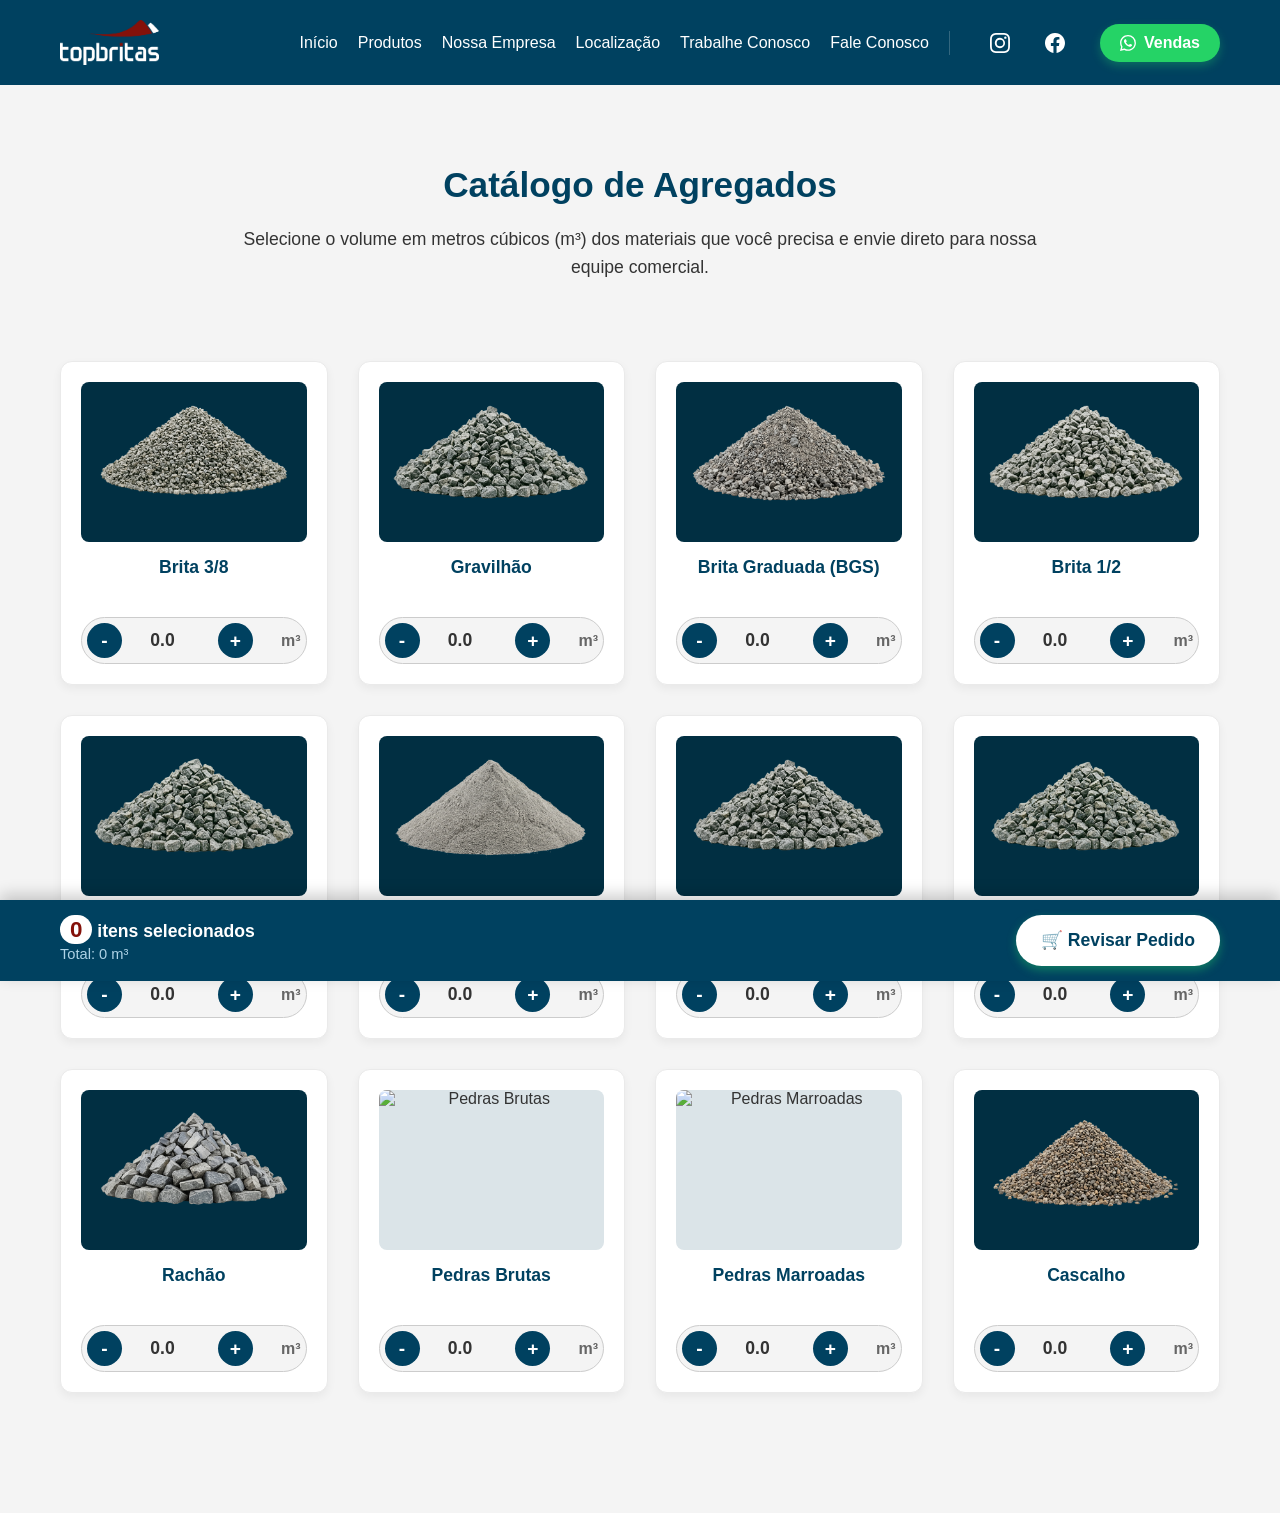
==== catalogo.html @ f5fd878f "Update catalogo.html" ====
<!DOCTYPE html>
<html lang="pt-BR">
<head>
    <meta charset="UTF-8">
    <meta name="viewport" content="width=device-width, initial-scale=1.0">
    <title>Catálogo de Produtos | topbritas</title>
    <link rel="stylesheet" href="style.css">
    
    <!-- Ícone da aba do navegador (Favicon) -->
    <link rel="icon" href="IMG/tb.png" type="image/png">
<body class="bg-claro">

    <!-- Cabeçalho (Igual ao da Home) -->
    <header class="header">
        <div class="container navbar">
            <a href="index.html" class="logo">
                <img src="IMG/Ativo 3Topbritas.png" alt="Logo TopBritas" class="logo-img">
            </a>
            <nav class="menu-desktop">
                <a href="index.html">Início</a>
                <a href="catalogo.html">Produtos</a>
                <a href="empresa.html">Nossa Empresa</a>               
                <a href="index.html#localizacao">Localização</a> 
                <a href="trabalhe-conosco.html">Trabalhe Conosco</a>
                
                <!-- Link Fale Conosco adicionado de volta aqui -->
                <a href="fale-conosco.html">Fale Conosco</a>
                
                <!-- Divisor visual para separar os links das redes sociais -->
                <span class="divisor-nav"></span>

                <!-- Agrupamento das Redes Sociais e Botão de Vendas -->
                <div class="nav-social">
                    
                    <!-- Ícone do Instagram -->
                    <a href="https://instagram.com/topbritas" target="_blank" title="Instagram" class="icon-nav">
                        <svg xmlns="http://www.w3.org/2000/svg" width="20" height="20" fill="currentColor" viewBox="0 0 16 16">
                            <path d="M8 0C5.829 0 5.556.01 4.703.048 3.85.088 3.269.222 2.76.42a3.917 3.917 0 0 0-1.417.923A3.927 3.927 0 0 0 .42 2.76C.222 3.268.087 3.85.048 4.7.01 5.555 0 5.827 0 8.001c0 2.172.01 2.444.048 3.297.04.852.174 1.433.372 1.942.205.526.478.972.923 1.417.444.445.89.719 1.416.923.51.198 1.09.333 1.942.372C5.555 15.99 5.827 16 8 16s2.444-.01 3.298-.048c.851-.04 1.434-.174 1.943-.372a3.916 3.916 0 0 0 1.416-.923c.445-.445.718-.891.923-1.417.197-.509.332-1.09.372-1.942C15.99 10.445 16 10.173 16 8s-.01-2.445-.048-3.299c-.04-.851-.175-1.433-.372-1.941a3.926 3.926 0 0 0-.923-1.417A3.911 3.911 0 0 0 13.24.42c-.51-.198-1.092-.333-1.943-.372C10.443.01 10.172 0 7.998 0h.003zm-.717 1.442h.718c2.136 0 2.389.007 3.232.046.78.036 1.204.166 1.486.275.373.145.64.319.92.599.28.28.453.546.598.92.11.281.24.705.275 1.485.039.843.047 1.096.047 3.231s-.008 2.389-.047 3.232c-.035.78-.166 1.203-.275 1.485a2.47 2.47 0 0 1-.599.919c-.28.28-.546.453-.92.598-.28.11-.704.24-1.487.276-.843.038-1.096.047-3.232.047s-2.39-.009-3.233-.047c-.78-.036-1.203-.166-1.485-.276a2.478 2.478 0 0 1-.92-.598 2.48 2.48 0 0 1-.6-.92c-.109-.281-.24-.705-.275-1.485-.038-.843-.046-1.096-.046-3.233 0-2.136.008-2.388.046-3.231.036-.78.166-1.204.276-1.486.145-.373.319-.64.599-.92.28-.28.546-.453.92-.598.282-.11.705-.24 1.485-.276.738-.034 1.024-.044 2.515-.045v.002zm4.988 1.328a.96.96 0 1 0 0 1.92.96.96 0 0 0 0-1.92zm-4.27 1.122a4.109 4.109 0 1 0 0 8.217 4.109 4.109 0 0 0 0-8.217zm0 1.441a2.667 2.667 0 1 1 0 5.334 2.667 2.667 0 0 1 0-5.334z"/>
                        </svg>
                    </a>
                    
                    <!-- Ícone do Facebook -->
                    <a href="https://facebook.com/topbritas" target="_blank" title="Facebook" class="icon-nav">
                        <svg xmlns="http://www.w3.org/2000/svg" width="20" height="20" fill="currentColor" viewBox="0 0 16 16">
                            <path d="M16 8.049c0-4.446-3.582-8.05-8-8.05C3.58 0-.002 3.603-.002 8.05c0 4.017 2.926 7.347 6.75 7.951v-5.625h-2.03V8.05H6.75V6.275c0-2.017 1.195-3.131 3.022-3.131.876 0 1.791.157 1.791.157v1.98h-1.009c-.993 0-1.303.621-1.303 1.258v1.51h2.218l-.354 2.326H9.25V16c3.824-.604 6.75-3.934 6.75-7.951z"/>
                        </svg>
                    </a>

                    <!-- Botão de WhatsApp Direto para Vendas -->
                    <a href="https://wa.me/5575982129181?text=Olá!%20Estou%20no%20site%20da%20TopBritas%20e%20gostaria%20de%20falar%20com%20um%20vendedor." target="_blank" title="Falar com Vendedor" class="btn-orcamento nav-whatsapp">
                        <svg xmlns="http://www.w3.org/2000/svg" width="16" height="16" fill="currentColor" viewBox="0 0 16 16" style="margin-right: 8px;">
                            <path d="M13.601 2.326A7.85 7.85 0 0 0 7.994 0C3.627 0 .068 3.558.064 7.926c0 1.399.366 2.76 1.057 3.965L0 16l4.204-1.102a7.9 7.9 0 0 0 3.79.965h.004c4.368 0 7.926-3.558 7.93-7.93A7.9 7.9 0 0 0 13.6 2.326zM7.994 14.521a6.6 6.6 0 0 1-3.356-.92l-.24-.144-2.494.654.666-2.433-.156-.251a6.56 6.56 0 0 1-1.007-3.505c0-3.626 2.957-6.584 6.591-6.584a6.56 6.56 0 0 1 4.66 1.931 6.56 6.56 0 0 1 1.928 4.66c-.004 3.639-2.961 6.592-6.592 6.592m3.615-4.934c-.197-.099-1.17-.578-1.353-.646-.182-.065-.315-.099-.445.099-.133.197-.513.646-.627.775-.114.133-.232.148-.43.05-.197-.1-.836-.308-1.592-.985-.59-.525-.985-1.175-1.103-1.372-.114-.198-.011-.304.088-.403.087-.088.197-.232.296-.346.1-.114.133-.198.198-.33.065-.134.034-.248-.015-.347-.05-.099-.445-1.076-.612-1.47-.16-.389-.323-.335-.445-.34-.114-.005-.247-.007-.38-.007a.73.73 0 0 0-.529.247c-.182.198-.691.677-.691 1.654s.71 1.916.81 2.049c.098.133 1.394 2.132 3.383 2.992.47.205.84.326 1.129.418.475.152.904.129 1.246.08.38-.058 1.171-.48 1.338-.943.164-.464.164-.86.114-.943-.049-.084-.182-.133-.38-.232z"/>
                        </svg>
                        Vendas
                    </a>
                </div>
            </nav>
        </div>
    </header>

    <!-- Título do Catálogo -->
    <section class="secao-padrao">
        <div class="container text-center">
            <h1 class="titulo-secao">Catálogo de Agregados</h1>
            <p class="texto-descricao">Selecione o volume em metros cúbicos (m³) dos materiais que você precisa e envie direto para nossa equipe comercial.</p>
        </div>
    </section>

    <!-- Grade de Produtos -->
    <section class="container pb-100">
        <div class="catalogo-grid" id="lista-produtos">
            
 <!-- Os 12 produtos -->
            <!-- Produto 1 -->
            <div class="card-catalogo" data-nome="Brita 3/8">
                <div class="img-produto">
                    <img src="IMG/Catalogo/Brita 3-8.png" alt="Brita 3/8">
                </div>
                <h3>Brita 3/8</h3>
                <div class="controle-compra">
                    <button type="button" class="btn-qtd btn-menos">-</button>
                    <input type="number" min="0" step="0.5" value="0.0" class="input-m3" readonly>
                    <button type="button" class="btn-qtd btn-mais">+</button>
                    <span class="unidade">m³</span>
                </div>
            </div>

            <!-- Produto 2 -->
            <div class="card-catalogo" data-nome="Gravilhão">
                <div class="img-produto">
                    <img src="IMG/Catalogo/Gravilhão.png" alt="Gravilhão">
                </div>
                <h3>Gravilhão</h3>
                <div class="controle-compra">
                    <button type="button" class="btn-qtd btn-menos">-</button>
                    <input type="number" min="0" step="0.5" value="0.0" class="input-m3" readonly>
                    <button type="button" class="btn-qtd btn-mais">+</button>
                    <span class="unidade">m³</span>
                </div>
            </div>

            <!-- Produto 3 -->
            <div class="card-catalogo" data-nome="Brita Graduada (BGS)">
                <div class="img-produto">
                    <img src="IMG/Catalogo/Brita Graduada.png" alt="Brita Graduada (BGS)">
                </div>
                <h3>Brita Graduada (BGS)</h3>
                 <div class="controle-compra">
                    <button type="button" class="btn-qtd btn-menos">-</button>
                    <input type="number" min="0" step="0.5" value="0.0" class="input-m3" readonly>
                    <button type="button" class="btn-qtd btn-mais">+</button>
                    <span class="unidade">m³</span>
                </div>
            </div>

            <!-- Produto 4 -->
            <div class="card-catalogo" data-nome="Brita 1/2">
                <div class="img-produto">
                    <img src="IMG/Catalogo/Brita 1-2.png" alt="Brita 1/2">
                </div>
                <h3>Brita 1/2</h3>
                <div class="controle-compra">
                    <button type="button" class="btn-qtd btn-menos">-</button>
                    <input type="number" min="0" step="0.5" value="0.0" class="input-m3" readonly>
                    <button type="button" class="btn-qtd btn-mais">+</button>
                    <span class="unidade">m³</span>
                </div>
            </div>

            <!-- Produto 5 -->
            <div class="card-catalogo" data-nome="Brita 7/8">
                <div class="img-produto">
                    <img src="IMG/Catalogo/Brita 7-8.png" alt="Brita 7/8">
                </div>
                <h3>Brita 7/8</h3>
                 <div class="controle-compra">
                    <button type="button" class="btn-qtd btn-menos">-</button>
                    <input type="number" min="0" step="0.5" value="0.0" class="input-m3" readonly>
                    <button type="button" class="btn-qtd btn-mais">+</button>
                    <span class="unidade">m³</span>
                </div>
            </div>

            <!-- Produto 6 -->
            <div class="card-catalogo" data-nome="Pó de Pedra">
                <div class="img-produto">
                    <img src="IMG/Catalogo/Pó de Pedra.png" alt="Pó de Pedra">
                </div>
                <h3>Pó de Pedra</h3>
                  <div class="controle-compra">
                    <button type="button" class="btn-qtd btn-menos">-</button>
                    <input type="number" min="0" step="0.5" value="0.0" class="input-m3" readonly>
                    <button type="button" class="btn-qtd btn-mais">+</button>
                    <span class="unidade">m³</span>
                </div>
            </div>

            <!-- Produto 7 -->
            <div class="card-catalogo" data-nome="Brita 5/8">
                <div class="img-produto">
                    <img src="IMG/Catalogo/Brita 5-8.png" alt="Brita 5/8">
                </div>
                <h3>Brita 5/8</h3>
                  <div class="controle-compra">
                    <button type="button" class="btn-qtd btn-menos">-</button>
                    <input type="number" min="0" step="0.5" value="0.0" class="input-m3" readonly>
                    <button type="button" class="btn-qtd btn-mais">+</button>
                    <span class="unidade">m³</span>
                </div>
            </div>

            <!-- Produto 8 -->
            <div class="card-catalogo" data-nome="Gravilha">
                <div class="img-produto">
                    <img src="IMG/Catalogo/Gravilha.png" alt="Gravilha">
                </div>
                <h3>Gravilha</h3>
                <div class="controle-compra">
                    <button type="button" class="btn-qtd btn-menos">-</button>
                    <input type="number" min="0" step="0.5" value="0.0" class="input-m3" readonly>
                    <button type="button" class="btn-qtd btn-mais">+</button>
                    <span class="unidade">m³</span>
                </div>
            </div>

            <!-- Produto 9 -->
            <div class="card-catalogo" data-nome="Rachão">
                <div class="img-produto">
                    <img src="IMG/Catalogo/Rachão.png" alt="Rachão">
                </div>
                <h3>Rachão</h3>
                <div class="controle-compra">
                    <button type="button" class="btn-qtd btn-menos">-</button>
                    <input type="number" min="0" step="0.5" value="0.0" class="input-m3" readonly>
                    <button type="button" class="btn-qtd btn-mais">+</button>
                    <span class="unidade">m³</span>
                </div>
            </div>

            <!-- Produto 10 -->
            <div class="card-catalogo" data-nome="Pedras Brutas">
                <div class="img-produto">
                    <img src="IMG/Catalogo/Pedras Brutas.png" alt="Pedras Brutas">
                </div>
                <h3>Pedras Brutas</h3>
                 <div class="controle-compra">
                    <button type="button" class="btn-qtd btn-menos">-</button>
                    <input type="number" min="0" step="0.5" value="0.0" class="input-m3" readonly>
                    <button type="button" class="btn-qtd btn-mais">+</button>
                    <span class="unidade">m³</span>
                </div>
            </div>

            <!-- Produto 11 -->
            <div class="card-catalogo" data-nome="Pedras Marroadas">
                <div class="img-produto">
                    <img src="IMG/Catalogo/Pedras Marroadas.png" alt="Pedras Marroadas">
                </div>
                <h3>Pedras Marroadas</h3>
                 <div class="controle-compra">
                    <button type="button" class="btn-qtd btn-menos">-</button>
                    <input type="number" min="0" step="0.5" value="0.0" class="input-m3" readonly>
                    <button type="button" class="btn-qtd btn-mais">+</button>
                    <span class="unidade">m³</span>
                </div>
            </div>

            <!-- Produto 12 -->
            <div class="card-catalogo" data-nome="Cascalho">
                <div class="img-produto">
                    <img src="IMG/Catalogo/Cascalho.png" alt="Cascalho">
                </div>
                <h3>Cascalho</h3>
                <div class="controle-compra">
                    <button type="button" class="btn-qtd btn-menos">-</button>
                    <input type="number" min="0" step="0.5" value="0.0" class="input-m3" readonly>
                    <button type="button" class="btn-qtd btn-mais">+</button>
                    <span class="unidade">m³</span>
                </div>
            </div>

    <!-- Barra Flutuante do Carrinho -->
    <div class="barra-carrinho" id="barra-carrinho">
        <div class="container flex-carrinho">
            <div class="resumo">
                <span id="qtd-itens">0</span> itens selecionados <br>
                <small>Total: <span id="total-m3">0</span> m³</small>
            </div>
            <!-- Botão agora abre o Resumo em vez de ir direto pro Zap -->
            <button class="btn-whatsapp-carrinho" id="btn-revisar-pedido" style="background-color: var(--branco); color: var(--azul-top);">
                🛒 Revisar Pedido
            </button>
        </div>
    </div>

 <!-- Modal: Resumo do Pedido -->
    <div class="modal-overlay" id="modal-resumo">
        <div class="modal-content">
            <div class="modal-header">
                <h2>Resumo da Solicitação</h2>
                <button class="btn-fechar-modal" id="btn-fechar-modal">×</button>
            </div>
            <div class="modal-body">
                <p class="texto-descricao" style="font-size: 0.9rem; margin-bottom: 15px;">Confira os materiais selecionados:</p>
                <ul class="lista-resumo-pedido" id="lista-resumo-pedido">
                    <!-- Os itens vão aparecer aqui via JavaScript -->
                </ul>
            </div>
            <div class="modal-footer">
                <div class="total-modal">
                    <strong>Total Geral:</strong> <span id="total-m3-modal">0</span> m³
                </div>
                
                <!-- Novo Botão de Limpar Carrinho -->
                <button id="btn-limpar-carrinho" style="width: 100%; margin-top: 15px; padding: 12px; background-color: #f8d7da; color: #721c24; border: 1px solid #f5c6cb; border-radius: 8px; font-weight: bold; cursor: pointer; text-align: center;">
                    🗑️ Limpar Pedido
                </button>

                <button class="btn-whatsapp-carrinho" id="btn-enviar-whatsapp" style="width: 100%; margin-top: 10px;">
                    📲 Enviar para Atendimento
                </button>
            </div>
        </div>
    </div>

    <script src="script.js"></script>
</body>
</html>
---- style.css ----
/* Variáveis de Identidade TopBritas */
:root {
    --azul-top: #004160;
    --vermelho-top: #84110A;
    --branco: #FFFFFF;
    --fundo-claro: #f4f4f4;
    --texto-escuro: #333333;
}

* {
    margin: 0;
    padding: 0;
    box-sizing: border-box;
    font-family: 'Segoe UI', Tahoma, Geneva, Verdana, sans-serif;
}

body {
    background-color: var(--branco);
    color: var(--texto-escuro);
}

.container {
    max-width: 1200px;
    margin: 0 auto;
    padding: 0 20px;
}

/* Header */
.header {
    background-color: var(--azul-top);
    padding: 20px 0;
    position: sticky;
    top: 0;
    z-index: 100;
}

.navbar {
    display: flex;
    justify-content: space-between;
    align-items: center;
}

.logo {
    color: var(--branco);
    font-size: 28px;
    font-weight: bold;
}

.logo span {
    color: var(--vermelho-top);
}

.menu-desktop a {
    color: var(--branco);
    text-decoration: none;
    margin-left: 20px;
    font-weight: 500;
}

.btn-orcamento {
    background-color: var(--vermelho-top);
    padding: 10px 20px;
    border-radius: 5px;
}

/* Hero Section */
.hero {
    background-color: var(--azul-top);
    color: var(--branco);
    padding: 100px 20px;
    text-align: center;
}

.hero h1 {
    font-size: 3rem;
    margin-bottom: 20px;
}

.destaque-vermelho {
    color: var(--vermelho-top);
}

/* Produtos */
.produtos-section {
    padding: 80px 0;
    background-color: var(--fundo-claro);
    text-align: center;
}

.produtos-section h2 {
    color: var(--azul-top);
    margin-bottom: 40px;
    font-size: 2.2rem;
}

.produtos-grid {
    display: grid;
    grid-template-columns: repeat(auto-fit, minmax(250px, 1fr));
    gap: 30px;
}

.card-produto {
    background: var(--branco);
    padding: 20px;
    border-radius: 10px;
    box-shadow: 0 4px 6px rgba(0,0,0,0.1);
    border-top: 4px solid var(--azul-top);
    transition: transform 0.3s;
}

.card-produto:hover {
    transform: translateY(-5px);
    border-top-color: var(--vermelho-top);
}

.img-placeholder {
    height: 150px;
    background-color: #e0e0e0;
    display: flex;
    align-items: center;
    justify-content: center;
    border-radius: 5px;
    margin-bottom: 15px;
    color: var(--azul-top);
    font-weight: bold;
}

/* --- Ajustes Mobile (Carrossel e Dots) --- */
.slider-dots {
    display: none; /* Oculto no desktop */
    justify-content: center;
    gap: 8px;
    margin-top: 20px;
}

.dot {
    width: 10px;
    height: 10px;
    background-color: #ccc;
    border-radius: 50%;
    cursor: pointer;
}

.dot.active {
    background-color: var(--vermelho-top);
}

@media (max-width: 768px) {
    .carrossel-container {
        overflow-x: auto;
        scroll-snap-type: x mandatory;
        padding-bottom: 10px;
        /* Esconde a barra de rolagem */
        -ms-overflow-style: none;
        scrollbar-width: none;
    }
    
    .carrossel-container::-webkit-scrollbar {
        display: none;
    }

    .produtos-grid {
        display: flex;
        gap: 15px;
    }

    .card-produto {
        min-width: 80vw; /* Ocupa 80% da tela mobile */
        scroll-snap-align: center;
    }

    .slider-dots {
        display: flex;
    }
}

/* --- Assistente Virtual --- */
.chat-container {
    position: fixed;
    bottom: 20px;
    right: 20px;
    z-index: 999;
    display: flex;
    flex-direction: column;
    align-items: flex-end;
}

/* A caixa sobe exatamente acima do botão */
.chat-box {
    width: 300px;
    background: var(--branco);
    border-radius: 10px;
    box-shadow: 0 5px 15px rgba(0,0,0,0.2);
    margin-bottom: 15px;
    display: none; /* Oculta por padrão */
    flex-direction: column;
    overflow: hidden;
    border: 1px solid var(--azul-top);
}

.chat-box.ativo {
    display: flex;
}

.chat-header {
    background: var(--azul-top);
    color: var(--branco);
    padding: 15px;
    font-weight: bold;
    display: flex;
    justify-content: space-between;
    align-items: center;
}

.btn-fechar {
    background: none;
    border: none;
    color: var(--branco);
    font-size: 20px;
    cursor: pointer;
}

.chat-body {
    padding: 15px;
    height: 150px;
    background-color: var(--fundo-claro);
    font-size: 14px;
}

.chat-input {
    display: flex;
    padding: 10px;
    border-top: 1px solid #ddd;
}

.chat-input input {
    flex: 1;
    padding: 8px;
    border: 1px solid #ccc;
    border-radius: 5px;
    margin-right: 5px;
}

.chat-input button {
    background: var(--vermelho-top);
    color: var(--branco);
    border: none;
    padding: 8px 12px;
    border-radius: 5px;
    cursor: pointer;
}

/* ========================================================== */
/* --- NOVO BOTÃO FLUTUANTE DO CHAT (FOTO + NOTIFICAÇÃO)  --- */
/* ========================================================== */

.btn-vicentinho-img {
    position: relative;
    width: 65px;  /* Tamanho da bolinha */
    height: 65px;
    border-radius: 50%; /* Deixa perfeitamente redondo */
    border: 3px solid var(--azul-top); /* Borda com a cor da marca */
    background-color: var(--branco);
    cursor: pointer;
    padding: 0;
    box-shadow: 0 8px 20px rgba(0,0,0,0.3); /* Sombra elegante */
    transition: transform 0.3s ease;
    display: flex;
    align-items: center;
    justify-content: center;
    /* Remove bordas nativas de botões */
    outline: none; 
}

/* Efeito ao passar o mouse */
.btn-vicentinho-img:hover {
    transform: scale(1.1) translateY(-5px);
}

/* Ajuste perfeito da foto dentro do botão */
.btn-vicentinho-img img {
    width: 100%;
    height: 100%;
    border-radius: 50%;
    object-fit: cover;
}

/* Bolinha Vermelha de Notificação ("1") */
.badge-notificacao {
    position: absolute;
    top: -3px;
    right: -3px;
    background-color: var(--vermelho-top); /* Vermelho chamativo */
    color: var(--branco);
    font-size: 13px;
    font-weight: bold;
    width: 24px;
    height: 24px;
    border-radius: 50%;
    display: flex;
    align-items: center;
    justify-content: center;
    border: 2px solid var(--branco); /* Borda branca para destacar da foto */
    
    /* Ativa a animação piscante (pulsar) */
    animation: pulsarNotificacao 2s infinite; 
}

/* Animação que faz a notificação pulsar como um radar */
@keyframes pulsarNotificacao {
    0% {
        transform: scale(1);
        box-shadow: 0 0 0 0 rgba(132, 17, 10, 0.7); /* Cor do seu vermelho */
    }
    70% {
        transform: scale(1.1);
        box-shadow: 0 0 0 10px rgba(132, 17, 10, 0); /* Expande e some */
    }
    100% {
        transform: scale(1);
        box-shadow: 0 0 0 0 rgba(132, 17, 10, 0);
    }
}

/* --- Novas Seções e Utilitários --- */
.secao-padrao {
    padding: 80px 0;
}

.bg-claro {
    background-color: var(--fundo-claro);
}

.bg-azul {
    background-color: var(--azul-top);
    border-radius: 10px;
}

.text-center { text-align: center; }
.text-branco { color: var(--branco) !important; }
.mt-20 { margin-top: 20px; }

.titulo-secao {
    color: var(--azul-top);
    margin-bottom: 20px;
    font-size: 2.2rem;
}

.texto-descricao {
    font-size: 1.1rem;
    color: var(--texto-escuro);
    max-width: 800px;
    margin: 0 auto;
    line-height: 1.6;
}

/* --- Hero Slider (Entrada com Imagens Passando) --- */
.hero-slider-container {
    position: relative;
    width: 100%;
    height: 90vh; /* Ocupa quase toda a tela ao entrar */
    overflow: hidden;
    background-color: var(--azul-top);
}

.slide {
    position: absolute;
    top: 0;
    left: 0;
    width: 100%;
    height: 100%;
    background-size: cover;
    background-position: center;
    opacity: 0;
    /* Aqui está o segredo: 2.5 segundos para a imagem aparecer e sumir bem devagar */
    transition: opacity 2.5s ease-in-out; 
    z-index: 1;
}

.slide.ativo {
    opacity: 1;
    z-index: 2;
}

/* --- Mapa de Localização --- */
.mapa-placeholder {
    width: 100%;
    height: 400px;
    background-color: #ddd;
    margin-top: 40px;
    display: flex;
    align-items: center;
    justify-content: center;
    color: #666;
    border-radius: 10px;
}

/* --- Formulários de Contato e Vagas --- */
.contato-grid {
    display: grid;
    grid-template-columns: 1fr 1fr;
    gap: 40px;
}

@media (max-width: 768px) {
    .contato-grid { grid-template-columns: 1fr; }
    .hero-content h1 { font-size: 2.2rem; }
}

.box-contato {
    padding: 40px;
    background-color: var(--branco);
    border-radius: 10px;
    box-shadow: 0 4px 15px rgba(0,0,0,0.05);
}

.form-padrao {
    display: flex;
    flex-direction: column;
    gap: 15px;
    margin-top: 20px;
}

.form-padrao input, 
.form-padrao textarea {
    width: 100%;
    padding: 12px;
    border: 1px solid #ccc;
    border-radius: 5px;
    font-size: 16px;
}

.btn-enviar {
    background-color: var(--vermelho-top);
    color: var(--branco);
    border: none;
    padding: 15px;
    border-radius: 5px;
    font-size: 16px;
    font-weight: bold;
    cursor: pointer;
    transition: background 0.3s;
}

.btn-enviar:hover {
    background-color: #630c07;
}

.btn-secundario {
    background-color: var(--branco);
    color: var(--azul-top);
}

.btn-secundario:hover {
    background-color: #f4f4f4;
}

.upload-area {
    text-align: center;
    padding: 10px;
    border: 2px dashed rgba(255,255,255,0.5);
    border-radius: 5px;
}

.btn-upload {
    color: var(--branco);
    cursor: pointer;
    font-weight: bold;
}

/* --- Efeito de Montanha Arredondada no Topo --- */
.shape-montanha {
    /* Cria a curva suave na base */
    border-radius: 0 0 50% 50% / 0 0 10vw 10vw;
    
    /* Sombra bem mais marcante, profunda e elegante */
    box-shadow: 0 25px 50px rgba(0, 0, 0, 0.35);
    
    /* O SEGREDO: Garante que o slider e sua sombra fiquem POR CIMA da seção branca de baixo */
    position: relative;
    z-index: 10; 
}

@media (max-width: 768px) {
    .shape-montanha {
        border-radius: 0 0 50% 50% / 0 0 5vw 5vw;
        /* Sombra levemente ajustada para não ficar exagerada no celular */
        box-shadow: 0 15px 30px rgba(0, 0, 0, 0.3); 
    }
}
/* --- Botões de Chamada (CTAs) --- */
.btn-destaque-grande {
    display: inline-block;
    background-color: var(--vermelho-top);
    color: var(--branco);
    padding: 18px 40px;
    border-radius: 30px;
    font-size: 1.2rem;
    font-weight: bold;
    text-decoration: none;
    box-shadow: 0 8px 15px rgba(132, 17, 10, 0.3);
    transition: transform 0.3s, background-color 0.3s;
}

.btn-destaque-grande:hover {
    background-color: #630c07;
    transform: translateY(-3px);
}

.btn-azul {
    background-color: var(--azul-top);
    box-shadow: 0 8px 15px rgba(0, 65, 96, 0.3);
}

.btn-azul:hover {
    background-color: #002b40;
}

.block-link {
    display: inline-block;
    width: 100%;
    text-decoration: none;
    padding: 15px 0;
    border-radius: 8px;
}
/* --- Seção Como Comprar (Passo a Passo) --- */
.passo-a-passo-grid {
    display: grid;
    grid-template-columns: repeat(auto-fit, minmax(220px, 1fr));
    gap: 30px;
    position: relative;
    z-index: 1;
}

.passo-card {
    background-color: var(--branco);
    padding: 30px 20px;
    border-radius: 12px;
    box-shadow: 0 5px 15px rgba(0,0,0,0.05);
    border: 1px solid #eaeaea;
    transition: transform 0.3s ease, box-shadow 0.3s ease, border-color 0.3s ease;
    background-clip: padding-box;
}

.passo-card:hover {
    transform: translateY(-8px);
    box-shadow: 0 12px 25px rgba(0, 65, 96, 0.15);
    border-color: var(--azul-top);
}

.passo-numero {
    background-color: var(--vermelho-top);
    color: var(--branco);
    width: 60px;
    height: 60px;
    border-radius: 50%;
    display: flex;
    align-items: center;
    justify-content: center;
    font-size: 1.8rem;
    font-weight: bold;
    margin: 0 auto 20px auto;
    box-shadow: 0 4px 10px rgba(132, 17, 10, 0.4);
    transition: transform 0.3s;
}

.passo-card:hover .passo-numero {
    transform: scale(1.1) rotate(5deg);
}

.passo-card h3 {
    color: var(--azul-top);
    margin-bottom: 15px;
    font-size: 1.25rem;
}

.passo-card p {
    font-size: 0.95rem;
    color: var(--texto-escuro);
    line-height: 1.6;
}

/* Linha conectora de progresso visível apenas em telas maiores (Desktop) */
@media (min-width: 992px) {
    .passo-a-passo-grid::before {
        content: '';
        position: absolute;
        top: 60px; /* Altura exata para passar no meio dos círculos numéricos */
        left: 10%;
        right: 10%;
        height: 4px;
        background-color: var(--vermelho-top);
        opacity: 0.15;
        z-index: -1;
    }
}

.chat-body {
    padding: 15px;
    height: 350px; /* Aumentei a altura para caber bem os botões */
    background-color: var(--fundo-claro);
    font-size: 14px;
    overflow-y: auto; /* Adiciona barra de rolagem quando necessário */
    display: flex;
    flex-direction: column;
}

/* ========================================================== */
/* --- EFEITO PARALLAX (FUNDO FIXO) - SEÇÃO CATÁLOGO      --- */
/* ========================================================== */
.bg-parallax-catalogo {
    position: relative;
    /* Coloque o link/caminho da foto real da sua pedreira aqui dentro de url() */
    background-image: url('IMG/DSC02509.jpg');
    
    /* É ESTA LINHA QUE DEIXA A IMAGEM PARADA AO ROLAR */
    background-attachment: fixed; 
    
    background-position: center;
    background-repeat: no-repeat;
    background-size: cover;
    padding: 100px 0; /* Dá mais espaço (altura) para a imagem aparecer bem */
}

/* Criando a película azul transparente por cima da imagem */
.bg-parallax-catalogo::before {
    content: '';
    position: absolute;
    top: 0;
    left: 0;
    right: 0;
    bottom: 0;
    /* Cor Azul da TopBritas (RGB: 0, 65, 96) com 85% de visibilidade */
    background-color: rgba(0, 65, 96, 0.85); 
    z-index: 1;
}

/* Joga o texto e o botão para a frente da película azul */
.bg-parallax-catalogo .conteudo-frente {
    position: relative;
    z-index: 2;
}

/* Força o título a ficar branco nessa seção específica */
.bg-parallax-catalogo .titulo-secao {
    color: var(--branco);
    text-shadow: 0 2px 4px rgba(0,0,0,0.3); /* Dá um leve sombreado para leitura */
}

/* ========================================================== */
/* --- ESTILOS DO CATÁLOGO DE PRODUTOS E CARRINHO         --- */
/* ========================================================== */
.pb-100 { padding-bottom: 120px; } /* Espaço para a barra não cobrir o último produto */

.catalogo-grid {
    display: grid;
    grid-template-columns: repeat(auto-fit, minmax(240px, 1fr));
    gap: 30px;
}

.card-catalogo {
    background-color: var(--branco);
    border-radius: 12px;
    padding: 20px;
    box-shadow: 0 4px 10px rgba(0,0,0,0.05);
    border: 1px solid #eaeaea;
    text-align: center;
    transition: transform 0.3s, border-color 0.3s;
}

.card-catalogo:hover {
    transform: translateY(-5px);
    border-color: var(--azul-top);
}

/* Caixa onde a imagem fica guardada */
.img-produto {
    height: 160px;
    background-color: #dbe4e8;
    display: flex;
    align-items: center;
    justify-content: center;
    border-radius: 8px;
    margin-bottom: 15px;
    overflow: hidden; /* IMPORTANTE: Garante que a foto não vaze das bordas arredondadas */
}

/* Configuração da foto para preencher o espaço todo perfeitamente */
.img-produto img {
    width: 100%;
    height: 100%;
    object-fit: cover; /* Corta as sobras sem distorcer ou amassar a imagem */
    transition: transform 0.4s ease; /* Prepara o efeito de animação */
}

/* Efeito Premium: A imagem dá um leve zoom quando o cliente passa o mouse no card */
.card-catalogo:hover .img-produto img {
    transform: scale(1.1);
}

.card-catalogo h3 {
    color: var(--azul-top);
    font-size: 1.1rem;
    margin-bottom: 15px;
    height: 45px; /* Mantém os cartões alinhados se o nome for grande */
}

/* Área onde digita o volume */
.controle-compra {
    display: flex;
    align-items: center;
    justify-content: center;
    background-color: var(--fundo-claro);
    border-radius: 30px;
    padding: 5px 15px;
    border: 1px solid #ccc;
}

.input-m3 {
    width: 60px;
    border: none;
    background: transparent;
    text-align: center;
    font-size: 1.2rem;
    font-weight: bold;
    color: var(--texto-escuro);
    outline: none;
}

.unidade {
    color: #666;
    font-weight: bold;
    margin-left: 5px;
}

/* --- Barra Inferior (Carrinho Flutuante) --- */
.barra-carrinho {
    position: fixed;
    bottom: 0;
    left: 0;
    width: 100%;
    background-color: var(--azul-top);
    color: var(--branco);
    padding: 15px 0;
    box-shadow: 0 -5px 15px rgba(0,0,0,0.2);
    transform: translateY(100%); /* Fica escondida para baixo por padrão */
    transition: transform 0.4s ease-in-out;
    z-index: 1000;
}

.barra-carrinho.ativa {
    transform: translateY(0); /* Sobe quando tem item */
}

.flex-carrinho {
    display: flex;
    justify-content: space-between;
    align-items: center;
}

.resumo {
    font-size: 1.1rem;
    font-weight: bold;
}

.resumo small {
    font-weight: normal;
    color: #aed3e6;
}

#qtd-itens {
    color: var(--vermelho-top);
    font-size: 1.4rem;
    background: var(--branco);
    padding: 2px 10px;
    border-radius: 20px;
}

.btn-whatsapp-carrinho {
    background-color: #25D366; /* Verde oficial do WhatsApp */
    color: var(--branco);
    border: none;
    padding: 15px 25px;
    border-radius: 30px;
    font-size: 1.1rem;
    font-weight: bold;
    cursor: pointer;
    box-shadow: 0 4px 10px rgba(37, 211, 102, 0.4);
    transition: background 0.3s, transform 0.2s;
}

.btn-whatsapp-carrinho:hover {
    background-color: #1ebe5d;
    transform: scale(1.05);
}

@media (max-width: 768px) {
    .flex-carrinho {
        flex-direction: column;
        gap: 15px;
        text-align: center;
    }
    .btn-whatsapp-carrinho {
        width: 100%;
    }
}

/* --- Botões de Quantidade (- e +) --- */
.controle-compra {
    display: flex;
    align-items: center;
    justify-content: space-between;
    background-color: var(--fundo-claro);
    border-radius: 30px;
    padding: 5px;
    border: 1px solid #ccc;
}

.btn-qtd {
    background-color: var(--azul-top);
    color: var(--branco);
    border: none;
    width: 35px;
    height: 35px;
    border-radius: 50%;
    font-size: 1.2rem;
    font-weight: bold;
    cursor: pointer;
    display: flex;
    align-items: center;
    justify-content: center;
    transition: background 0.3s, transform 0.1s;
}

.btn-qtd:active { transform: scale(0.9); }
.btn-qtd:hover { background-color: var(--vermelho-top); }

.input-m3 {
    width: 50px;
    border: none;
    background: transparent;
    text-align: center;
    font-size: 1.1rem;
    font-weight: bold;
    color: var(--texto-escuro);
    outline: none;
}

/* --- Janela Modal (Resumo do Pedido) --- */
.modal-overlay {
    position: fixed;
    top: 0; left: 0; right: 0; bottom: 0;
    background-color: rgba(0, 65, 96, 0.8);
    display: flex;
    align-items: center;
    justify-content: center;
    z-index: 2000;
    opacity: 0;
    visibility: hidden;
    transition: opacity 0.3s ease;
}

.modal-overlay.ativo {
    opacity: 1;
    visibility: visible;
}

.modal-content {
    background: var(--branco);
    width: 90%;
    max-width: 400px;
    border-radius: 12px;
    overflow: hidden;
    box-shadow: 0 10px 30px rgba(0,0,0,0.3);
    transform: translateY(20px);
    transition: transform 0.3s ease;
}

.modal-overlay.ativo .modal-content { transform: translateY(0); }

.modal-header {
    background-color: var(--azul-top);
    color: var(--branco);
    padding: 15px 20px;
    display: flex;
    justify-content: space-between;
    align-items: center;
}

.modal-header h2 { font-size: 1.2rem; margin: 0; }

.btn-fechar-modal {
    background: none; border: none; color: var(--branco);
    font-size: 1.8rem; cursor: pointer; line-height: 1;
}

.modal-body { padding: 20px; max-height: 50vh; overflow-y: auto; }

.lista-resumo-pedido { list-style: none; padding: 0; margin: 0; }

.lista-resumo-pedido li {
    display: flex; justify-content: space-between;
    padding: 10px 0; border-bottom: 1px solid #eee;
    font-size: 1rem; color: var(--texto-escuro);
}

.lista-resumo-pedido li:last-child { border-bottom: none; }

.modal-footer {
    background-color: var(--fundo-claro);
    padding: 20px;
    border-top: 1px solid #ddd;
}

.total-modal {
    display: flex; justify-content: space-between;
    font-size: 1.2rem; color: var(--azul-top);
}


/* --- Overlay com Gradiente (Imagem brilhando no topo) --- */
.overlay {
    position: absolute;
    top: 0; left: 0; right: 0; bottom: 0;
    /* Gradiente sutil, quase invisível em cima e escuro na base */
    background: linear-gradient(to bottom, rgba(0, 65, 96, 0.05) 0%, rgba(0, 20, 35, 0.9) 100%); 
    display: flex;
    align-items: flex-end; 
    justify-content: center;
    padding-bottom: 50px; /* Deixa bem colado na parte de baixo */
}

.hero-content {
    text-align: center;
    color: var(--branco);
    width: 100%;
}

/* ========================================================== */
/* --- AJUSTES DA LOGO E TEXTOS DO SLIDER (DESIGN PREMIUM)--- */
/* ========================================================== */

.logo-img {
    max-height: 45px; 
    width: auto;
    display: block;
    transition: transform 0.3s;
}

.logo:hover .logo-img {
    transform: scale(1.05); 
}

/* Caixa de vidro ultra elegante e compacta */
.hero-text-box {
    background: rgba(0, 25, 40, 0.25); /* Mais transparente */
    backdrop-filter: blur(16px); /* Desfoque mais forte (Efeito Apple) */
    -webkit-backdrop-filter: blur(16px); 
    padding: 25px 35px; /* Caixa bem menor e mais justa */
    max-width: 650px; /* Largura reduzida para não esticar muito */
    border-radius: 16px; /* Curvatura delicada */
    
    /* Efeito de Vidro 3D: borda superior mais clara que a inferior */
    border-top: 1px solid rgba(255, 255, 255, 0.3);
    border-left: 1px solid rgba(255, 255, 255, 0.2);
    border-bottom: 1px solid rgba(255, 255, 255, 0.05);
    border-right: 1px solid rgba(255, 255, 255, 0.05);
    
    margin: 0 auto;
    box-shadow: 0 15px 35px rgba(0, 0, 0, 0.3); 
    
    opacity: 0;
    transform: translateY(30px);
    animation: fadeUpBox 1.2s cubic-bezier(0.2, 0.8, 0.2, 1) forwards; 
    animation-delay: 0.2s; 
}

.slide.ativo .hero-text-box {
    animation: fadeUpBox 1.2s cubic-bezier(0.2, 0.8, 0.2, 1) forwards;
    animation-delay: 0.2s;
}

/* Título ainda menor e mais refinado */
.hero-text-box h1 {
    font-size: 1.7rem; /* Reduzido para ficar mais delicado */
    font-weight: 700;
    letter-spacing: -0.5px; 
    text-shadow: 0 2px 10px rgba(0,0,0,0.4); 
    margin-bottom: 5px; /* Mais colado no texto de baixo */
}

/* Texto de apoio super sutil */
.hero-text-box p {
    font-size: 0.9rem; /* Reduzido para um toque minimalista */
    font-weight: 300; 
    color: rgba(255, 255, 255, 0.85); 
    line-height: 1.4;
    text-shadow: 0 1px 3px rgba(0,0,0,0.5);
}

@keyframes fadeUpBox {
    to {
        opacity: 1;
        transform: translateY(0);
    }
}

/* Ajustes finos para o mobile (celular) */
@media (max-width: 768px) {
    .logo-img { max-height: 35px; }
    
    .overlay {
        padding-bottom: 30px; 
    }
    
    .hero-text-box {
        padding: 15px 20px; /* Caixa ainda mais justa no celular */
        border-radius: 12px;
        width: 85%; 
    }
    
    /* Fontes ainda menores para telas pequenas */
    .hero-text-box h1 { font-size: 1.3rem; }
    .hero-text-box p { font-size: 0.85rem; }
}
/* --- Botão do WhatsApp (Verde Oficial) --- */
.btn-whatsapp-link {
    background-color: #25D366 !important; /* Força a cor verde */
    box-shadow: 0 8px 15px rgba(37, 211, 102, 0.3) !important;
}

.btn-whatsapp-link:hover {
    background-color: #1ebe5d !important;
    transform: translateY(-3px);
}

/* --- Avatar da Inteligência Virtual (Chat) --- */
.avatar-bot {
    width: 36px;
    height: 36px;
    border-radius: 50%; /* Deixa a imagem perfeitamente redonda */
    object-fit: cover; /* Garante que a foto não fique achatada */
    border: 2px solid rgba(255, 255, 255, 0.8); /* Bordinha branca para destacar */
    background-color: var(--branco); /* Fundo branco caso a imagem seja transparente */
}

/* ========================================================== */
/* --- SEÇÃO DE PARCEIROS (VISUAL CLEAN E MODERNO)        --- */
/* ========================================================== */

/* Wrapper que controla o hover geral */
.partners-wrapper {
    position: relative;
    max-width: 900px; 
    margin: 0 auto;
}

.partners-strip {
    background-color: var(--azul-top); 
    /* Bordas totalmente arredondadas (estilo pílula ultramoderno) */
    border-radius: 50px; 
    padding: 30px 0; 
    /* Borda vermelha mais grossa para destacar */
    border: 3px solid var(--vermelho-top); 
    overflow: hidden;
    position: relative;
    /* Sombra mais suave, espalhada e clean */
    box-shadow: 0 15px 35px rgba(0, 30, 45, 0.15);
    display: flex;
    align-items: center;
    cursor: pointer;
    transition: transform 0.4s ease, box-shadow 0.4s ease;
}

/* Efeito premium: A caixa inteira flutua suavemente ao passar o mouse */
.partners-wrapper:hover .partners-strip {
    transform: translateY(-5px);
    box-shadow: 0 25px 45px rgba(0, 30, 45, 0.25);
}

/* Sombreamento nas laterais para as logos sumirem devagar */
.partners-strip::before,
.partners-strip::after {
    content: '';
    position: absolute;
    top: 0;
    width: 15%;
    height: 100%;
    z-index: 2;
    pointer-events: none;
}

.partners-strip::before {
    left: 0;
    background: linear-gradient(to right, var(--azul-top) 0%, transparent 100%);
}

.partners-strip::after {
    right: 0;
    background: linear-gradient(to left, var(--azul-top) 0%, transparent 100%);
}

.partners-track {
    display: flex;
    align-items: center;
    gap: 60px; /* Respiro maior entre as logos (design mais limpo) */
    width: max-content;
    animation: scrollPartners 30s linear infinite;
}

/* Pausa a esteira ao passar o mouse */
.partners-wrapper:hover .partners-track {
    animation-play-state: paused;
}

/* Logos delicadas */
.partner-logo {
    height: 24px; 
    width: auto;
    object-fit: contain;
    filter: brightness(0) invert(1) opacity(0.6); /* Levemente mais transparentes no estado normal */
    transition: filter 0.4s ease, transform 0.4s ease;
}

.partner-logo:hover {
    filter: brightness(1) invert(0) opacity(1); 
    transform: scale(1.2); /* Cresce um pouco mais ao focar nela */
}

/* Mensagem fora da caixa azul */
.partner-message {
    margin-top: 18px;
    color: var(--azul-top);
    font-weight: 500; /* Fonte um pouco mais leve para não pesar o design */
    font-size: 1.05rem;
    opacity: 0; 
    transform: translateY(-15px); 
    transition: opacity 0.5s ease, transform 0.5s ease;
}

/* Mostra a mensagem e desliza para baixo */
.partners-wrapper:hover .partner-message {
    opacity: 1;
    transform: translateY(0); 
}

@keyframes scrollPartners {
    0% { transform: translateX(0); }
    100% { transform: translateX(-50%); } 
}

/* Ajustes perfeitos para o Celular */
@media (max-width: 768px) {
    .partners-track { gap: 40px; }
    
    .partner-logo { 
        height: 18px; 
    } 
    
    .partners-strip {
        padding: 22px 0; 
        border-radius: 35px; /* Mantém a proporção redonda em telas pequenas */
        border-width: 2px; /* Borda um pouco mais fina no mobile para não parecer grosseira */
    }

    .partner-message { 
        font-size: 0.9rem; 
        margin-top: 12px;
    }
}

/* ========================================================== */
/* --- PÁGINA: A EMPRESA (APRESENTAÇÃO COMERCIAL)         --- */
/* ========================================================== */

/* Banner Principal da Empresa */
.hero-empresa {
    position: relative;
    height: 50vh;
    min-height: 400px;
    background-size: cover;
    background-position: center;
    background-attachment: fixed; /* Efeito Parallax suave */
}

.overlay-empresa {
    position: absolute;
    top: 0; left: 0; right: 0; bottom: 0;
    background: linear-gradient(to right, rgba(0, 65, 96, 0.9), rgba(0, 30, 45, 0.7));
    display: flex;
    align-items: center;
    justify-content: center;
}

.titulo-banner {
    color: var(--branco);
    font-size: 3rem;
    font-weight: 800;
    text-shadow: 0 4px 10px rgba(0,0,0,0.5);
    margin-bottom: 15px;
}

.subtitulo-banner {
    color: #e6f2f8;
    font-size: 1.3rem;
    font-weight: 300;
}

/* Grid de Texto e Imagem Lado a Lado */
.grid-apresentacao {
    display: grid;
    grid-template-columns: 1fr 1fr;
    gap: 50px;
    align-items: center;
}

.texto-apresentacao p {
    font-size: 1.15rem;
    color: var(--texto-escuro);
    line-height: 1.8;
    margin-bottom: 20px;
}

.imagem-apresentacao img {
    width: 100%;
    border-radius: 20px;
    box-shadow: 0 20px 40px rgba(0, 65, 96, 0.15);
    object-fit: cover;
}

/* ========================================================== */
/* --- MISSÃO, VISÃO E VALORES (DESIGN MODERNO COM FOTOS) --- */
/* ========================================================== */

.grid-mvv {
    display: grid;
    grid-template-columns: repeat(auto-fit, minmax(300px, 1fr));
    gap: 30px;
    margin-top: 20px;
}

/* O Card em si (Visual mais limpo e arredondado) */
.card-mvv {
    background-color: var(--branco);
    padding: 40px 30px;
    border-radius: 24px; /* Bordas bem modernas */
    box-shadow: 0 10px 30px rgba(0, 0, 0, 0.05); /* Sombra difusa e clara */
    text-align: center;
    position: relative;
    border: 1px solid #eaeaea; 
    transition: transform 0.4s ease, box-shadow 0.4s ease, border-color 0.4s ease;
}

/* Efeito 3D e destaque de borda ao passar o mouse */
.card-mvv:hover {
    transform: translateY(-12px);
    box-shadow: 0 25px 45px rgba(0, 65, 96, 0.12);
    border-color: var(--vermelho-top); /* Borda fica vermelha ao focar */
}

/* Container circular que guarda as imagens */
.img-mvv-container {
    width: 90px; 
    height: 90px;
    margin: 0 auto 25px auto;
    border-radius: 50%; /* Faz a imagem ficar num círculo perfeito */
    background-color: #f4f7f9; 
    display: flex;
    align-items: center;
    justify-content: center;
    box-shadow: 0 8px 20px rgba(0, 65, 96, 0.15); 
    border: 4px solid var(--branco); /* Moldura branca chique */
    overflow: hidden;
    transition: transform 0.4s ease, box-shadow 0.4s ease;
}

/* A imagem dentro do container */
.img-mvv-container img {
    width: 100%;
    height: 100%;
    object-fit: cover; /* Preenche sem achatar a imagem */
}

/* Animação na foto: dá um leve zoom quando o cliente foca no card */
.card-mvv:hover .img-mvv-container {
    transform: scale(1.1) rotate(3deg);
    box-shadow: 0 15px 25px rgba(0, 65, 96, 0.25);
}

.card-mvv h3 {
    color: var(--azul-top);
    font-size: 1.5rem;
    margin-bottom: 15px;
}

.card-mvv p {
    color: var(--texto-escuro);
    line-height: 1.6;
    font-size: 1.05rem;
}

.lista-valores {
    list-style: none;
    text-align: left;
    margin-top: 15px;
}

.lista-valores li {
    margin-bottom: 12px;
    font-size: 1.05rem;
    color: var(--texto-escuro);
    padding-left: 25px;
    position: relative;
}

/* Marcador personalizado para a lista de Valores */
.lista-valores li::before {
    content: '✔';
    color: var(--vermelho-top);
    position: absolute;
    left: 0;
    font-weight: bold;
}

/* ========================================================== */
/* --- VÍDEO INSTITUCIONAL (VISUAL CLEAN E MINIMALISTA)   --- */
/* ========================================================== */

.video-wrapper-moderno {
    position: relative;
    width: 100%;
    max-width: 800px; /* Tamanho contido e elegante no centro da tela */
    margin: 0 auto;
    border-radius: 12px; /* Curvatura mais suave e discreta */
    overflow: hidden;
    
    /* Sombra ultra suave e borda quase invisível (Estilo minimalista) */
    box-shadow: 0 10px 30px rgba(0, 0, 0, 0.08); 
    border: 1px solid rgba(0, 0, 0, 0.05); 
    
    /* Proporção original exata para não gerar barras pretas do YouTube */
    aspect-ratio: 16 / 9;
}

.video-wrapper-moderno iframe {
    position: absolute;
    top: 0;
    left: 0;
    width: 100%;
    height: 100%;
    border: none;
}

/* Proteção para navegadores muito antigos */
@supports not (aspect-ratio: 16 / 9) {
    .video-wrapper-moderno {
        padding-bottom: 56.25%; 
        height: 0;
    }
}

/* Ajustes para Celulares */
@media (max-width: 768px) {
    .video-wrapper-moderno {
        border-radius: 8px; /* Borda um pouco menor no celular */
        box-shadow: 0 5px 15px rgba(0, 0, 0, 0.05); /* Sombra ainda mais leve */
    }
}

/* ========================================================== */
/* --- INCENTIVOS À COMUNIDADE (CARDS COM FOTO)           --- */
/* ========================================================== */

.grid-incentivos {
    display: grid;
    grid-template-columns: repeat(auto-fit, minmax(300px, 1fr));
    gap: 30px;
}

/* O cartão branco que flutua no fundo azul */
.card-incentivo {
    background-color: var(--branco);
    border-radius: 20px;
    overflow: hidden; 
    box-shadow: 0 15px 35px rgba(0, 0, 0, 0.25);
    transition: transform 0.3s ease, box-shadow 0.3s ease;
    display: flex;
    flex-direction: column;
    text-align: center;
    border: none;
}

.card-incentivo:hover {
    transform: translateY(-10px);
    box-shadow: 0 25px 45px rgba(0, 0, 0, 0.4);
}

/* Caixa que segura a foto no topo do cartão */
.img-incentivo {
    width: 100%;
    height: 220px; /* Mantém todas as fotos do mesmo tamanho */
    overflow: hidden;
    border-bottom: 4px solid; /* Linha colorida passa a ficar debaixo da foto */
}

/* Cores específicas para a linha debaixo de cada foto */
.card-incentivo.esporte .img-incentivo { border-bottom-color: #28a745; } /* Verde */
.card-incentivo.cultura .img-incentivo { border-bottom-color: #ffc107; } /* Amarelo */
.card-incentivo.educacao .img-incentivo { border-bottom-color: var(--vermelho-top); } /* Vermelho TopBritas */

/* A foto em si preenchendo a caixa */
.img-incentivo img {
    width: 100%;
    height: 100%;
    object-fit: cover;
    transition: transform 0.4s ease;
}

/* Dá um zoom suave na foto ao passar o mouse no cartão */
.card-incentivo:hover .img-incentivo img {
    transform: scale(1.1);
}

/* Caixa de texto abaixo da foto */
.conteudo-incentivo {
    padding: 30px 25px;
    display: flex;
    flex-direction: column;
    flex-grow: 1; /* Estica o cartão para os botões ficarem todos na mesma altura */
}

.conteudo-incentivo h3 {
    color: var(--azul-top);
    margin-bottom: 15px;
    font-size: 1.6rem;
}

.conteudo-incentivo p {
    color: var(--texto-escuro);
    line-height: 1.6;
    font-size: 1.05rem;
    margin-bottom: 25px;
    flex-grow: 1; /* Empurra o botão de download sempre para a base */
}

/* Estilo especial para o Botão do "Olá Vizinho" */
.btn-download-vizinho {
    display: inline-block;
    background-color: var(--vermelho-top);
    color: var(--branco);
    padding: 14px 20px;
    border-radius: 12px;
    font-weight: bold;
    font-size: 1.1rem;
    text-decoration: none;
    transition: background-color 0.3s ease, transform 0.3s ease;
    box-shadow: 0 5px 15px rgba(132, 17, 10, 0.3);
}

.btn-download-vizinho:hover {
    background-color: #aa170d; /* Um tom de vermelho mais escuro */
    transform: scale(1.05);
}

/* ========================================================== */
/* --- SEÇÃO DE LOCALIZAÇÃO (DESIGN CARD PREMIUM)         --- */
/* ========================================================== */

/* Transforma a área de mapa e texto em um cartão único e sofisticado */
.card-localizacao-premium {
    display: grid;
    grid-template-columns: 1fr 1fr; /* Divide meio a meio */
    background-color: var(--branco);
    border-radius: 24px;
    box-shadow: 0 20px 50px rgba(0, 30, 45, 0.08); /* Sombra difusa e elegante */
    border: 1px solid #eaeaea;
    overflow: hidden; /* Garante que o mapa respeite as bordas redondas */
}

/* Espaçamento interno da área de texto */
.texto-localizacao {
    padding: 60px 50px;
    display: flex;
    flex-direction: column;
    align-items: flex-start;
    justify-content: center;
}

/* Etiqueta (Badge) moderna acima do título */
.badge-local {
    background-color: rgba(220, 53, 69, 0.1); 
    color: var(--vermelho-top);
    font-size: 0.9rem;
    font-weight: bold;
    padding: 8px 16px;
    border-radius: 20px;
    margin-bottom: 20px;
    display: inline-block;
    text-transform: uppercase;
    letter-spacing: 1px;
}

/* Caixa do mapa projetada para esticar perfeitamente no lado direito */
.mapa-container-grid {
    width: 100%;
    height: 100%;
    min-height: 450px; 
    position: relative;
    background-color: #f4f7f9; /* Fundo de carregamento */
}

.mapa-container-grid iframe {
    position: absolute;
    top: 0;
    left: 0;
    width: 100%;
    height: 100%;
    object-fit: cover;
}

/* Ajustes automáticos para Celulares e Tablets */
@media (max-width: 992px) {
    .card-localizacao-premium {
        grid-template-columns: 1fr; /* Empilha texto em cima, mapa embaixo */
    }
    
    .texto-localizacao {
        padding: 40px 30px;
        align-items: center; 
    }
    
    .texto-localizacao .titulo-secao,
    .texto-localizacao .texto-descricao {
        text-align: center !important; 
    }
    
    .mapa-container-grid {
        min-height: 350px;
    }
}

/* ========================================================== */
/* --- AJUSTES DA NAVBAR (REDES SOCIAIS E WHATSAPP)       --- */
/* ========================================================== */

.menu-desktop {
    display: flex;
    align-items: center;
}

/* Linha sutil separando os links de texto dos ícones */
.divisor-nav {
    height: 24px;
    width: 1px;
    background-color: rgba(255, 255, 255, 0.2);
    margin: 0 20px;
    display: inline-block;
}

.nav-social {
    display: flex;
    align-items: center;
    gap: 15px; /* Espaço entre os ícones e o botão */
}

/* Estilo dos ícones do Instagram e Facebook */
.icon-nav {
    color: var(--branco);
    display: flex;
    align-items: center;
    justify-content: center;
    transition: color 0.3s ease, transform 0.3s ease;
}

.icon-nav:hover {
    color: var(--vermelho-top); /* Fica com a cor da marca ao passar o mouse */
    transform: translateY(-3px); /* Levanta um pouquinho */
}

/* Transformando o antigo botão em um botão verde oficial do WhatsApp */
.btn-orcamento.nav-whatsapp {
    background-color: #25D366; 
    color: var(--branco);
    display: flex;
    align-items: center;
    padding: 10px 20px;
    border-radius: 30px; /* Bordas arredondadas modernas */
    font-weight: bold;
    box-shadow: 0 4px 10px rgba(37, 211, 102, 0.3);
    transition: background-color 0.3s ease, transform 0.3s ease;
}

.btn-orcamento.nav-whatsapp:hover {
    background-color: #1ebe5d;
    transform: scale(1.05);
}

/* Ajustes para quando a tela for um pouco menor (Tablets) */
@media (max-width: 1024px) {
    .menu-desktop a { margin-left: 12px; }
    .divisor-nav { margin: 0 12px; }
}

/* ========================================================== */
/* --- SEÇÃO DE CONTATO E VAGAS (CARDS MODERNOS COM FOTO) --- */
/* ========================================================== */

/* Cartões brancos que flutuam sobre o fundo azul */
.box-card-moderno {
    background-color: var(--branco);
    border-radius: 20px;
    overflow: hidden; /* Corta as pontas da imagem para respeitar a borda redonda */
    box-shadow: 0 15px 40px rgba(0, 0, 0, 0.25);
    display: flex;
    flex-direction: column;
    transition: transform 0.3s ease, box-shadow 0.3s ease;
}

/* Efeito 3D ao passar o mouse */
.box-card-moderno:hover {
    transform: translateY(-10px);
    box-shadow: 0 25px 50px rgba(0, 0, 0, 0.4);
}

/* Espaço da imagem no topo do cartão */
.img-card-topo {
    width: 100%;
    height: 220px; 
    object-fit: cover; /* Preenche perfeitamente sem amassar a foto */
    border-bottom: 4px solid var(--vermelho-top); /* Faixa vermelha elegante abaixo da foto */
}

/* Organização do texto e botão */
.conteudo-card {
    padding: 35px 30px;
    display: flex;
    flex-direction: column;
    flex-grow: 1; /* Preenche a altura para os botões ficarem iguais */
    text-align: center;
}

.conteudo-card p {
    color: var(--texto-escuro);
    font-size: 1.05rem;
    line-height: 1.6;
    margin-bottom: 30px;
    flex-grow: 1; /* Empurra o botão sempre para o limite inferior */
}

/* Botões gigantes e super visíveis de dentro do cartão */
.btn-card {
    display: block; 
    width: 100%; /* Ocupa a largura total do espaço interno */
    padding: 18px 20px;
    font-size: 1.15rem;
    text-align: center;
    border-radius: 12px;
    box-shadow: 0 8px 20px rgba(132, 17, 10, 0.3); 
    box-sizing: border-box; /* Garante que o padding não estoure a tela */
}

/* Ajustes finos para celulares */
@media (max-width: 768px) {
    .img-card-topo {
        height: 180px; /* Imagem um pouco menor no celular */
    }
    .conteudo-card {
        padding: 25px 20px;
    }
    .btn-card {
        font-size: 1.05rem;
        padding: 15px;
    }
}
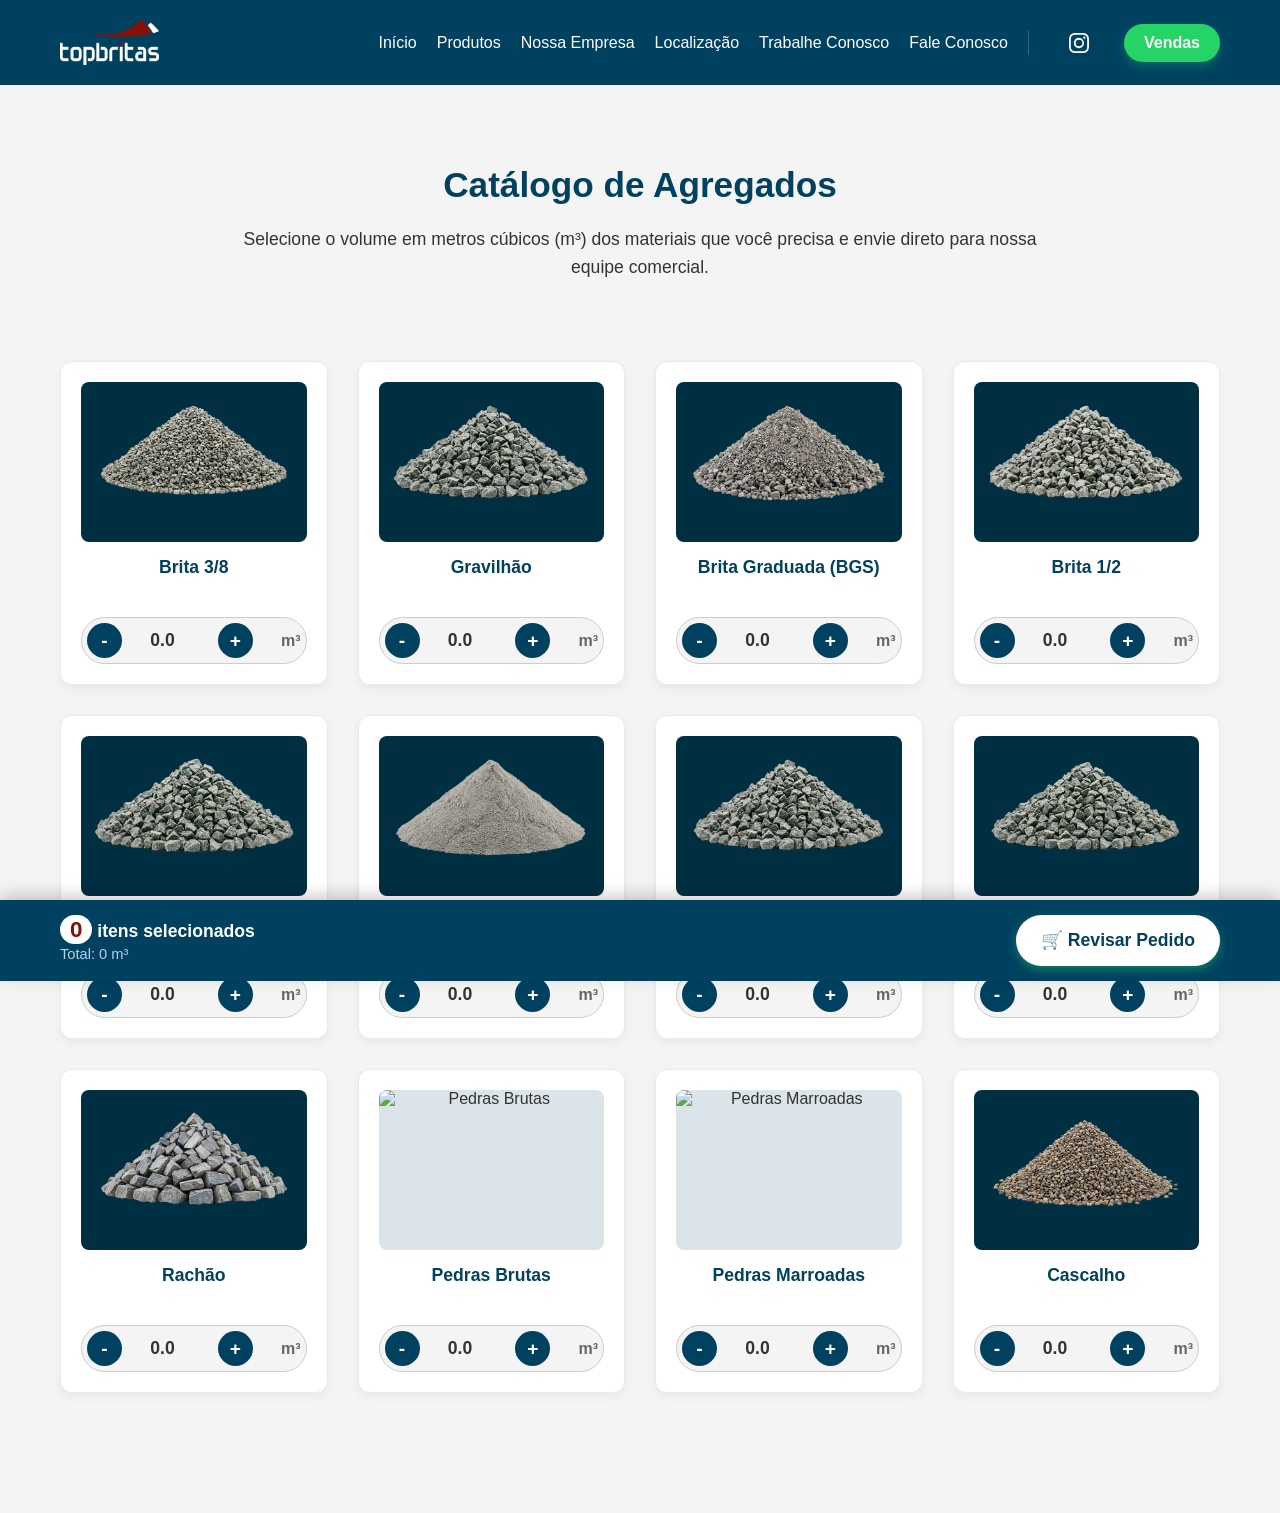
==== commit 4ad9a10c: "Add files via upload" ====
--- a/catalogo.html
+++ b/catalogo.html
@@ -10,56 +10,40 @@
     <link rel="icon" href="IMG/tb.png" type="image/png">
 <body class="bg-claro">
 
-    <!-- Cabeçalho (Igual ao da Home) -->
+ <!-- Cabeçalho e Menu -->
     <header class="header">
         <div class="container navbar">
             <a href="index.html" class="logo">
                 <img src="IMG/Ativo 3Topbritas.png" alt="Logo TopBritas" class="logo-img">
             </a>
-            <nav class="menu-desktop">
+            
+            <!-- Botão Hambúrguer (Aparece só no celular) -->
+            <button class="btn-menu-mobile" id="btn-menu">
+                <svg viewBox="0 0 24 24" width="35" height="35" fill="white">
+                    <path d="M3 18h18v-2H3v2zm0-5h18v-2H3v2zm0-7v2h18V6H3z"/>
+                </svg>
+            </button>
+
+            <!-- Menu Desktop / Mobile -->
+            <nav class="menu-desktop" id="menu-navegacao">
                 <a href="index.html">Início</a>
                 <a href="catalogo.html">Produtos</a>
                 <a href="empresa.html">Nossa Empresa</a>               
                 <a href="index.html#localizacao">Localização</a> 
-                <a href="trabalhe-conosco.html">Trabalhe Conosco</a>
-                
-                <!-- Link Fale Conosco adicionado de volta aqui -->
+                <a href="https://gruposv.vagas.solides.com.br/" target="_blank">Trabalhe Conosco</a>
                 <a href="fale-conosco.html">Fale Conosco</a>
                 
-                <!-- Divisor visual para separar os links das redes sociais -->
                 <span class="divisor-nav"></span>
 
-                <!-- Agrupamento das Redes Sociais e Botão de Vendas -->
                 <div class="nav-social">
-                    
-                    <!-- Ícone do Instagram -->
-                    <a href="https://instagram.com/topbritas" target="_blank" title="Instagram" class="icon-nav">
-                        <svg xmlns="http://www.w3.org/2000/svg" width="20" height="20" fill="currentColor" viewBox="0 0 16 16">
-                            <path d="M8 0C5.829 0 5.556.01 4.703.048 3.85.088 3.269.222 2.76.42a3.917 3.917 0 0 0-1.417.923A3.927 3.927 0 0 0 .42 2.76C.222 3.268.087 3.85.048 4.7.01 5.555 0 5.827 0 8.001c0 2.172.01 2.444.048 3.297.04.852.174 1.433.372 1.942.205.526.478.972.923 1.417.444.445.89.719 1.416.923.51.198 1.09.333 1.942.372C5.555 15.99 5.827 16 8 16s2.444-.01 3.298-.048c.851-.04 1.434-.174 1.943-.372a3.916 3.916 0 0 0 1.416-.923c.445-.445.718-.891.923-1.417.197-.509.332-1.09.372-1.942C15.99 10.445 16 10.173 16 8s-.01-2.445-.048-3.299c-.04-.851-.175-1.433-.372-1.941a3.926 3.926 0 0 0-.923-1.417A3.911 3.911 0 0 0 13.24.42c-.51-.198-1.092-.333-1.943-.372C10.443.01 10.172 0 7.998 0h.003zm-.717 1.442h.718c2.136 0 2.389.007 3.232.046.78.036 1.204.166 1.486.275.373.145.64.319.92.599.28.28.453.546.598.92.11.281.24.705.275 1.485.039.843.047 1.096.047 3.231s-.008 2.389-.047 3.232c-.035.78-.166 1.203-.275 1.485a2.47 2.47 0 0 1-.599.919c-.28.28-.546.453-.92.598-.28.11-.704.24-1.487.276-.843.038-1.096.047-3.232.047s-2.39-.009-3.233-.047c-.78-.036-1.203-.166-1.485-.276a2.478 2.478 0 0 1-.92-.598 2.48 2.48 0 0 1-.6-.92c-.109-.281-.24-.705-.275-1.485-.038-.843-.046-1.096-.046-3.233 0-2.136.008-2.388.046-3.231.036-.78.166-1.204.276-1.486.145-.373.319-.64.599-.92.28-.28.546-.453.92-.598.282-.11.705-.24 1.485-.276.738-.034 1.024-.044 2.515-.045v.002zm4.988 1.328a.96.96 0 1 0 0 1.92.96.96 0 0 0 0-1.92zm-4.27 1.122a4.109 4.109 0 1 0 0 8.217 4.109 4.109 0 0 0 0-8.217zm0 1.441a2.667 2.667 0 1 1 0 5.334 2.667 2.667 0 0 1 0-5.334z"/>
-                        </svg>
-                    </a>
-                    
-                    <!-- Ícone do Facebook -->
-                    <a href="https://facebook.com/topbritas" target="_blank" title="Facebook" class="icon-nav">
-                        <svg xmlns="http://www.w3.org/2000/svg" width="20" height="20" fill="currentColor" viewBox="0 0 16 16">
-                            <path d="M16 8.049c0-4.446-3.582-8.05-8-8.05C3.58 0-.002 3.603-.002 8.05c0 4.017 2.926 7.347 6.75 7.951v-5.625h-2.03V8.05H6.75V6.275c0-2.017 1.195-3.131 3.022-3.131.876 0 1.791.157 1.791.157v1.98h-1.009c-.993 0-1.303.621-1.303 1.258v1.51h2.218l-.354 2.326H9.25V16c3.824-.604 6.75-3.934 6.75-7.951z"/>
-                        </svg>
-                    </a>
-
-                    <!-- Botão de WhatsApp Direto para Vendas -->
-                    <a href="https://wa.me/5575982129181?text=Olá!%20Estou%20no%20site%20da%20TopBritas%20e%20gostaria%20de%20falar%20com%20um%20vendedor." target="_blank" title="Falar com Vendedor" class="btn-orcamento nav-whatsapp">
-                        <svg xmlns="http://www.w3.org/2000/svg" width="16" height="16" fill="currentColor" viewBox="0 0 16 16" style="margin-right: 8px;">
-                            <path d="M13.601 2.326A7.85 7.85 0 0 0 7.994 0C3.627 0 .068 3.558.064 7.926c0 1.399.366 2.76 1.057 3.965L0 16l4.204-1.102a7.9 7.9 0 0 0 3.79.965h.004c4.368 0 7.926-3.558 7.93-7.93A7.9 7.9 0 0 0 13.6 2.326zM7.994 14.521a6.6 6.6 0 0 1-3.356-.92l-.24-.144-2.494.654.666-2.433-.156-.251a6.56 6.56 0 0 1-1.007-3.505c0-3.626 2.957-6.584 6.591-6.584a6.56 6.56 0 0 1 4.66 1.931 6.56 6.56 0 0 1 1.928 4.66c-.004 3.639-2.961 6.592-6.592 6.592m3.615-4.934c-.197-.099-1.17-.578-1.353-.646-.182-.065-.315-.099-.445.099-.133.197-.513.646-.627.775-.114.133-.232.148-.43.05-.197-.1-.836-.308-1.592-.985-.59-.525-.985-1.175-1.103-1.372-.114-.198-.011-.304.088-.403.087-.088.197-.232.296-.346.1-.114.133-.198.198-.33.065-.134.034-.248-.015-.347-.05-.099-.445-1.076-.612-1.47-.16-.389-.323-.335-.445-.34-.114-.005-.247-.007-.38-.007a.73.73 0 0 0-.529.247c-.182.198-.691.677-.691 1.654s.71 1.916.81 2.049c.098.133 1.394 2.132 3.383 2.992.47.205.84.326 1.129.418.475.152.904.129 1.246.08.38-.058 1.171-.48 1.338-.943.164-.464.164-.86.114-.943-.049-.084-.182-.133-.38-.232z"/>
-                        </svg>
-                        Vendas
-                    </a>
+                    <a href="https://instagram.com/topbritas" target="_blank" class="icon-nav"><svg xmlns="http://www.w3.org/2000/svg" width="20" height="20" fill="currentColor" viewBox="0 0 16 16"><path d="M8 0C5.829 0 5.556.01 4.703.048 3.85.088 3.269.222 2.76.42a3.917 3.917 0 0 0-1.417.923A3.927 3.927 0 0 0 .42 2.76C.222 3.268.087 3.85.048 4.7.01 5.555 0 5.827 0 8.001c0 2.172.01 2.444.048 3.297.04.852.174 1.433.372 1.942.205.526.478.972.923 1.417.444.445.89.719 1.416.923.51.198 1.09.333 1.942.372C5.555 15.99 5.827 16 8 16s2.444-.01 3.298-.048c.851-.04 1.434-.174 1.943-.372a3.916 3.916 0 0 0 1.416-.923c.445-.445.718-.891.923-1.417.197-.509.332-1.09.372-1.942C15.99 10.445 16 10.173 16 8s-.01-2.445-.048-3.299c-.04-.851-.175-1.433-.372-1.941a3.926 3.926 0 0 0-.923-1.417A3.911 3.911 0 0 0 13.24.42c-.51-.198-1.092-.333-1.943-.372C10.443.01 10.172 0 7.998 0h.003zm-.717 1.442h.718c2.136 0 2.389.007 3.232.046.78.036 1.204.166 1.486.275.373.145.64.319.92.599.28.28.453.546.598.92.11.281.24.705.275 1.485.039.843.047 1.096.047 3.231s-.008 2.389-.047 3.232c-.035.78-.166 1.203-.275 1.485a2.47 2.47 0 0 1-.599.919c-.28.28-.546.453-.92.598-.28.11-.704.24-1.487.276-.843.038-1.096.047-3.232.047s-2.39-.009-3.233-.047c-.78-.036-1.203-.166-1.485-.276a2.478 2.478 0 0 1-.92-.598 2.48 2.48 0 0 1-.6-.92c-.109-.281-.24-.705-.275-1.485-.038-.843-.046-1.096-.046-3.233 0-2.136.008-2.388.046-3.231.036-.78.166-1.204.276-1.486.145-.373.319-.64.599-.92.28-.28.546-.453.92-.598.282-.11.705-.24 1.485-.276.738-.034 1.024-.044 2.515-.045v.002zm4.988 1.328a.96.96 0 1 0 0 1.92.96.96 0 0 0 0-1.92zm-4.27 1.122a4.109 4.109 0 1 0 0 8.217 4.109 4.109 0 0 0 0-8.217zm0 1.441a2.667 2.667 0 1 1 0 5.334 2.667 2.667 0 0 1 0-5.334z"/></svg></a>
+                    <a href="https://wa.me/5575982129181?text=Olá!" target="_blank" class="btn-orcamento nav-whatsapp">Vendas</a>
                 </div>
             </nav>
         </div>
     </header>
-
     <!-- Título do Catálogo -->
-    <section class="secao-padrao">
+    <section class="secao-padrao reveal">
         <div class="container text-center">
             <h1 class="titulo-secao">Catálogo de Agregados</h1>
             <p class="texto-descricao">Selecione o volume em metros cúbicos (m³) dos materiais que você precisa e envie direto para nossa equipe comercial.</p>
@@ -285,4 +269,4 @@
 
     <script src="script.js"></script>
 </body>
-</html>
+</html>
--- a/style.css
+++ b/style.css
@@ -123,55 +123,6 @@
     margin-bottom: 15px;
     color: var(--azul-top);
     font-weight: bold;
-}
-
-/* --- Ajustes Mobile (Carrossel e Dots) --- */
-.slider-dots {
-    display: none; /* Oculto no desktop */
-    justify-content: center;
-    gap: 8px;
-    margin-top: 20px;
-}
-
-.dot {
-    width: 10px;
-    height: 10px;
-    background-color: #ccc;
-    border-radius: 50%;
-    cursor: pointer;
-}
-
-.dot.active {
-    background-color: var(--vermelho-top);
-}
-
-@media (max-width: 768px) {
-    .carrossel-container {
-        overflow-x: auto;
-        scroll-snap-type: x mandatory;
-        padding-bottom: 10px;
-        /* Esconde a barra de rolagem */
-        -ms-overflow-style: none;
-        scrollbar-width: none;
-    }
-    
-    .carrossel-container::-webkit-scrollbar {
-        display: none;
-    }
-
-    .produtos-grid {
-        display: flex;
-        gap: 15px;
-    }
-
-    .card-produto {
-        min-width: 80vw; /* Ocupa 80% da tela mobile */
-        scroll-snap-align: center;
-    }
-
-    .slider-dots {
-        display: flex;
-    }
 }
 
 /* --- Assistente Virtual --- */
@@ -222,9 +173,12 @@
 
 .chat-body {
     padding: 15px;
-    height: 150px;
+    height: 350px; /* Aumentei a altura para caber bem os botões */
     background-color: var(--fundo-claro);
     font-size: 14px;
+    overflow-y: auto; /* Adiciona barra de rolagem quando necessário */
+    display: flex;
+    flex-direction: column;
 }
 
 .chat-input {
@@ -402,11 +356,6 @@
     gap: 40px;
 }
 
-@media (max-width: 768px) {
-    .contato-grid { grid-template-columns: 1fr; }
-    .hero-content h1 { font-size: 2.2rem; }
-}
-
 .box-contato {
     padding: 40px;
     background-color: var(--branco);
@@ -481,13 +430,6 @@
     z-index: 10; 
 }
 
-@media (max-width: 768px) {
-    .shape-montanha {
-        border-radius: 0 0 50% 50% / 0 0 5vw 5vw;
-        /* Sombra levemente ajustada para não ficar exagerada no celular */
-        box-shadow: 0 15px 30px rgba(0, 0, 0, 0.3); 
-    }
-}
 /* --- Botões de Chamada (CTAs) --- */
 .btn-destaque-grande {
     display: inline-block;
@@ -523,6 +465,7 @@
     padding: 15px 0;
     border-radius: 8px;
 }
+
 /* --- Seção Como Comprar (Passo a Passo) --- */
 .passo-a-passo-grid {
     display: grid;
@@ -595,27 +538,13 @@
     }
 }
 
-.chat-body {
-    padding: 15px;
-    height: 350px; /* Aumentei a altura para caber bem os botões */
-    background-color: var(--fundo-claro);
-    font-size: 14px;
-    overflow-y: auto; /* Adiciona barra de rolagem quando necessário */
-    display: flex;
-    flex-direction: column;
-}
-
 /* ========================================================== */
 /* --- EFEITO PARALLAX (FUNDO FIXO) - SEÇÃO CATÁLOGO      --- */
 /* ========================================================== */
 .bg-parallax-catalogo {
     position: relative;
-    /* Coloque o link/caminho da foto real da sua pedreira aqui dentro de url() */
     background-image: url('IMG/DSC02509.jpg');
-    
-    /* É ESTA LINHA QUE DEIXA A IMAGEM PARADA AO ROLAR */
     background-attachment: fixed; 
-    
     background-position: center;
     background-repeat: no-repeat;
     background-size: cover;
@@ -794,17 +723,6 @@
     transform: scale(1.05);
 }
 
-@media (max-width: 768px) {
-    .flex-carrinho {
-        flex-direction: column;
-        gap: 15px;
-        text-align: center;
-    }
-    .btn-whatsapp-carrinho {
-        width: 100%;
-    }
-}
-
 /* --- Botões de Quantidade (- e +) --- */
 .controle-compra {
     display: flex;
@@ -1005,24 +923,6 @@
     }
 }
 
-/* Ajustes finos para o mobile (celular) */
-@media (max-width: 768px) {
-    .logo-img { max-height: 35px; }
-    
-    .overlay {
-        padding-bottom: 30px; 
-    }
-    
-    .hero-text-box {
-        padding: 15px 20px; /* Caixa ainda mais justa no celular */
-        border-radius: 12px;
-        width: 85%; 
-    }
-    
-    /* Fontes ainda menores para telas pequenas */
-    .hero-text-box h1 { font-size: 1.3rem; }
-    .hero-text-box p { font-size: 0.85rem; }
-}
 /* --- Botão do WhatsApp (Verde Oficial) --- */
 .btn-whatsapp-link {
     background-color: #25D366 !important; /* Força a cor verde */
@@ -1149,26 +1049,6 @@
     100% { transform: translateX(-50%); } 
 }
 
-/* Ajustes perfeitos para o Celular */
-@media (max-width: 768px) {
-    .partners-track { gap: 40px; }
-    
-    .partner-logo { 
-        height: 18px; 
-    } 
-    
-    .partners-strip {
-        padding: 22px 0; 
-        border-radius: 35px; /* Mantém a proporção redonda em telas pequenas */
-        border-width: 2px; /* Borda um pouco mais fina no mobile para não parecer grosseira */
-    }
-
-    .partner-message { 
-        font-size: 0.9rem; 
-        margin-top: 12px;
-    }
-}
-
 /* ========================================================== */
 /* --- PÁGINA: A EMPRESA (APRESENTAÇÃO COMERCIAL)         --- */
 /* ========================================================== */
@@ -1356,14 +1236,6 @@
     .video-wrapper-moderno {
         padding-bottom: 56.25%; 
         height: 0;
-    }
-}
-
-/* Ajustes para Celulares */
-@media (max-width: 768px) {
-    .video-wrapper-moderno {
-        border-radius: 8px; /* Borda um pouco menor no celular */
-        box-shadow: 0 5px 15px rgba(0, 0, 0, 0.05); /* Sombra ainda mais leve */
     }
 }
 
@@ -1659,8 +1531,279 @@
     box-sizing: border-box; /* Garante que o padding não estoure a tela */
 }
 
-/* Ajustes finos para celulares */
+/* ========================================================== */
+/* --- ANIMAÇÕES DE SCROLL (REVEAL)                       --- */
+/* ========================================================== */
+
+/* Classe base: Esconde o elemento e o empurra um pouco para baixo */
+.reveal {
+    opacity: 0;
+    transform: translateY(50px);
+    transition: all 0.8s cubic-bezier(0.5, 0, 0, 1); /* Transição suave e elegante */
+}
+
+/* Classe ativa: O elemento aparece e volta para a posição original */
+.reveal.active {
+    opacity: 1;
+    transform: translateY(0);
+}
+
+/* 
+   Se quiser que os itens apareçam um depois do outro (efeito cascata em grids):
+   Você pode aplicar essas classes manualmente nos cartões.
+*/
+.reveal.delay-1 { transition-delay: 0.1s; }
+.reveal.delay-2 { transition-delay: 0.2s; }
+.reveal.delay-3 { transition-delay: 0.3s; }
+.reveal.delay-4 { transition-delay: 0.4s; }
+
+/* ========================================================== */
+/* --- AJUSTES APP MOBILE COMPLETOS (iOS, ANDROID E MENU) --- */
+/* ========================================================== */
+
+.btn-menu-mobile { display: none; background: transparent; border: none; cursor: pointer; }
+.dots-container { display: none; } /* Oculto no desktop */
+
 @media (max-width: 768px) {
+    
+    /* 1. Menu Hambúrguer (Deslizante por cima da página) */
+    .btn-menu-mobile { display: block; z-index: 1001; }
+    
+    .navbar { 
+        flex-wrap: wrap; 
+        position: relative; /* Importante para o menu cair a partir daqui */
+    }
+    
+    .menu-desktop {
+        display: none; 
+        position: absolute; /* Faz o menu flutuar por cima do conteúdo */
+        top: 100%; /* Começa exatamente abaixo do botão hambúrguer */
+        left: 0;
+        width: 100%;
+        flex-direction: column;
+        background-color: rgba(0, 65, 96, 0.98); /* Fundo azul levemente translúcido (premium) */
+        backdrop-filter: blur(10px); /* Efeito vidro da Apple */
+        -webkit-backdrop-filter: blur(10px);
+        padding: 30px 20px;
+        text-align: center;
+        gap: 25px;
+        border-top: 1px solid rgba(255,255,255,0.1);
+        box-shadow: 0 20px 40px rgba(0,0,0,0.5); /* Sombra pesada para destacar */
+        z-index: 1000;
+        animation: slideDownMenu 0.4s cubic-bezier(0.16, 1, 0.3, 1);
+        border-radius: 0 0 20px 20px; /* Arredonda as bordas de baixo */
+    }
+
+    .menu-desktop.ativo { display: flex; }
+    .divisor-nav { display: none; }
+    
+    .menu-desktop a { 
+        margin: 0; 
+        font-size: 1.2rem; 
+        font-weight: bold;
+        padding: 10px 0;
+        border-bottom: 1px solid rgba(255,255,255,0.05); /* Linhas finas separando links */
+    }
+    
+    /* Remove a linha do último link para ficar clean */
+    .menu-desktop a:nth-last-child(2) { border-bottom: none; }
+
+    .nav-social { justify-content: center; margin-top: 15px; gap: 20px; }
+
+    @keyframes slideDownMenu { 
+        from { opacity: 0; transform: translateY(-20px); } 
+        to { opacity: 1; transform: translateY(0); } 
+    }
+
+    /* 2. Ajustes Gerais de Espaçamento e Tipografia */
+    .secao-padrao {
+        padding: 50px 0 !important; /* Reduz espaços brancos exagerados no mobile */
+    }
+    
+    .titulo-secao {
+        font-size: 1.8rem !important; /* Títulos menores para não quebrar linhas */
+        margin-bottom: 15px !important;
+    }
+
+    .texto-descricao {
+        font-size: 1rem !important;
+        padding: 0 10px;
+    }
+
+    /* 3. Hero / Banners Principais */
+    .hero-empresa {
+        min-height: 250px !important;
+        height: 35vh !important;
+    }
+
+    .titulo-banner {
+        font-size: 2rem !important;
+    }
+
+    .subtitulo-banner {
+        font-size: 1.1rem !important;
+        padding: 0 15px;
+    }
+
+    /* 4. Grade de Apresentação (A Empresa) */
+    .grid-apresentacao {
+        grid-template-columns: 1fr !important; /* Empilha texto em cima, foto embaixo */
+        gap: 30px !important;
+        text-align: center;
+    }
+    
+    .texto-apresentacao h2 {
+        text-align: center !important;
+    }
+
+    /* 5. Ajustes Específicos do iOS (Safari) */
+    input[type="number"], 
+    input[type="text"], 
+    button, 
+    .btn-orcamento, 
+    .btn-destaque-grande {
+        border-radius: 12px; /* Garante que respeite o seu design */
+    }
+
+    .chat-input input {
+        font-size: 16px !important; /* Evita que a tela dê zoom automático */
+    }
+
+    /* 6. Carrinho Flutuante mais compacto */
+    .flex-carrinho {
+        flex-direction: row !important; /* Mantém os itens lado a lado */
+        justify-content: space-between;
+    }
+
+    .resumo {
+        font-size: 0.9rem !important;
+        text-align: left !important;
+    }
+
+    #qtd-itens {
+        font-size: 1.1rem !important;
+    }
+
+    .btn-whatsapp-carrinho {
+        width: auto !important;
+        padding: 10px 15px !important;
+        font-size: 0.9rem !important;
+    }
+/* 7. Catálogo: 2 Produtos por Linha (Visual Harmonizado e Números Ajustados) */
+    .catalogo-grid {
+        display: grid !important; 
+        grid-template-columns: repeat(2, 1fr) !important; 
+        gap: 10px !important; /* Reduzi o buraco entre os cards para dar mais largura a eles */
+        padding: 0 5px !important; 
+    }
+
+    .card-catalogo { 
+        padding: 12px 8px !important; /* Ajuste para o cartão aproveitar melhor o espaço */
+        display: flex !important;
+        flex-direction: column !important;
+        justify-content: space-between !important; 
+    }
+    
+    .img-produto { 
+        height: 105px !important; 
+        margin-bottom: 12px !important; 
+        border-radius: 8px !important;
+    }
+    
+    .card-catalogo h3 { 
+        font-size: 0.9rem !important; 
+        min-height: 36px !important; 
+        margin-bottom: 12px !important; 
+        display: flex;
+        align-items: center;
+        justify-content: center;
+        line-height: 1.2 !important;
+    }
+    
+    /* Pílula de compra com margens internas menores */
+    .controle-compra { 
+        padding: 3px 4px !important; /* Menos "gordura" nas bordas */
+        flex-wrap: nowrap !important; 
+        justify-content: space-between !important; 
+        align-items: center !important;
+        border-radius: 20px !important;
+        width: 100% !important; 
+    }
+    
+    /* Botões redondos um milímetro menores */
+    .btn-qtd { 
+        width: 28px !important; 
+        height: 28px !important; 
+        font-size: 1.1rem !important; 
+        flex-shrink: 0 !important; /* Garante que o botão nunca amasse */
+    }
+    
+    /* Campo numérico com o dobro de espaço para não cortar */
+    .input-m3 { 
+        width: 48px !important; /* Aumentamos de 35px para 48px */
+        font-size: 1rem !important; /* Fonte exata para caber os 3 dígitos */
+        padding: 0 !important;
+        margin: 0 !important;
+        text-align: center !important;
+        background: transparent !important;
+    }
+    
+    /* Unidade m³ segura e alinhada */
+    .unidade { 
+        font-size: 0.75rem !important; 
+        width: auto !important; 
+        margin-top: 0 !important;
+        margin-left: -5px !important; /* Gruda o m³ perto do número */
+        color: #888 !important;
+        flex-shrink: 0 !important; /* Impede a letra m³ de ser esmagada */
+    }
+    /* 8. Carrosséis com Deslize (Swipe) */
+    .mobile-carousel {
+        display: flex !important;
+        flex-wrap: nowrap !important;
+        overflow-x: auto;
+        scroll-snap-type: x mandatory;
+        gap: 15px;
+        padding-bottom: 15px;
+        -ms-overflow-style: none; /* IE e Edge */
+        scrollbar-width: none; /* Firefox */
+    }
+    
+    .mobile-carousel::-webkit-scrollbar { display: none; /* Chrome e Safari */ }
+    
+    .mobile-carousel > div {
+        min-width: 85vw; /* Cada cartão ocupa 85% da tela */
+        scroll-snap-align: center;
+    }
+
+    /* 9. Bolinhas Indicadoras (Dots) */
+    .dots-container {
+        display: flex;
+        justify-content: center;
+        gap: 8px;
+        margin-top: 5px;
+        margin-bottom: 30px;
+    }
+    
+    .dot-app {
+        width: 10px; height: 10px;
+        border-radius: 50%;
+        background-color: #d1d1d1;
+        transition: 0.3s ease;
+    }
+    
+    .dot-app.ativo { 
+        background-color: var(--vermelho-top); 
+        transform: scale(1.2); 
+    }
+}
+
+/* Para telas MUITO pequenas (iPhone SE, Galaxy antigos) */
+@media (max-width: 380px) {
+    .titulo-secao { font-size: 1.5rem !important; }
+    .btn-destaque-grande { padding: 12px 20px !important; font-size: 1rem !important; }
+    .nav-social { flex-wrap: wrap; justify-content: center; }
+    
     .img-card-topo {
         height: 180px; /* Imagem um pouco menor no celular */
     }
@@ -1671,4 +1814,66 @@
         font-size: 1.05rem;
         padding: 15px;
     }
+}
+
+/* 10. Chat Vicentinho em Tela Cheia no Mobile */
+@media (max-width: 768px) {
+    .chat-box {
+        position: fixed;
+        top: 0;
+        left: 0;
+        width: 100vw !important; /* Força 100% da largura no mobile */
+        height: 100vh !important; /* Força 100% da altura no mobile */
+        max-width: 100vw !important; /* Sobrescreve restrições de desktop */
+        margin: 0;
+        border-radius: 0; /* Remove bordas arredondadas para encostar nos cantos */
+        border: none;
+        z-index: 2000; /* Garante que fique por cima de TUDO */
+        display: none; /* Mantém oculto por padrão */
+        flex-direction: column;
+    }
+
+    .chat-box.ativo {
+        display: flex !important; /* Usa !important para garantir a exibição */
+    }
+
+    .chat-body {
+        /* Altura calculada para ocupar o espaço restante sem sumir atrás do input */
+        height: calc(100vh - 120px) !important; 
+        border-radius: 0;
+        flex-grow: 1; /* Permite que o corpo expanda para preencher a tela */
+    }
+
+    /* Ajuste fino no cabeçalho do chat mobile */
+    .chat-header {
+        padding: 20px 15px; /* Aumenta a área de toque no celular */
+        border-radius: 0;
+    }
+
+    /* Esconde o botão flutuante quando o chat está aberto para não poluir a tela */
+    .chat-box.ativo ~ .btn-vicentinho-img {
+        display: none !important;
+    }
+}
+
+/* ========================================================== */
+/* --- CONTROLE DE IMAGENS DO BANNER (DESKTOP E MOBILE)   --- */
+/* ========================================================== */
+
+/* IMAGENS PADRÃO (DESKTOP) */
+#slide-1 { background-image: url('IMG/Capasite.png'); }
+#slide-2 { background-image: url('IMG/Capasite2.png'); }
+#slide-3 { background-image: url('IMG/Capasite3.png'); }
+#banner-empresa { background-image: url('IMG/Capasite.png'); /* Sua imagem desktop aqui */ }
+
+/* IMAGENS EXCLUSIVAS PARA MOBILE (Até 768px de largura) */
+@media (max-width: 768px) {
+    /* 
+       Atenção: Substitua os nomes 'IMG/CapasiteMobile1.png', etc.,
+       pelos nomes exatos das imagens que você salvou na sua pasta IMG.
+    */
+    #slide-1 { background-image: url('IMG/CapasiteMobile.png'); }
+    #slide-2 { background-image: url('IMG/CapasiteMobile2.png'); }
+    #slide-3 { background-image: url('IMG/CapasiteMobile3.png'); }
+    #banner-empresa { background-image: url('IMG/CapasiteMobile.png'); /* Sua imagem mobile aqui */ }
 }
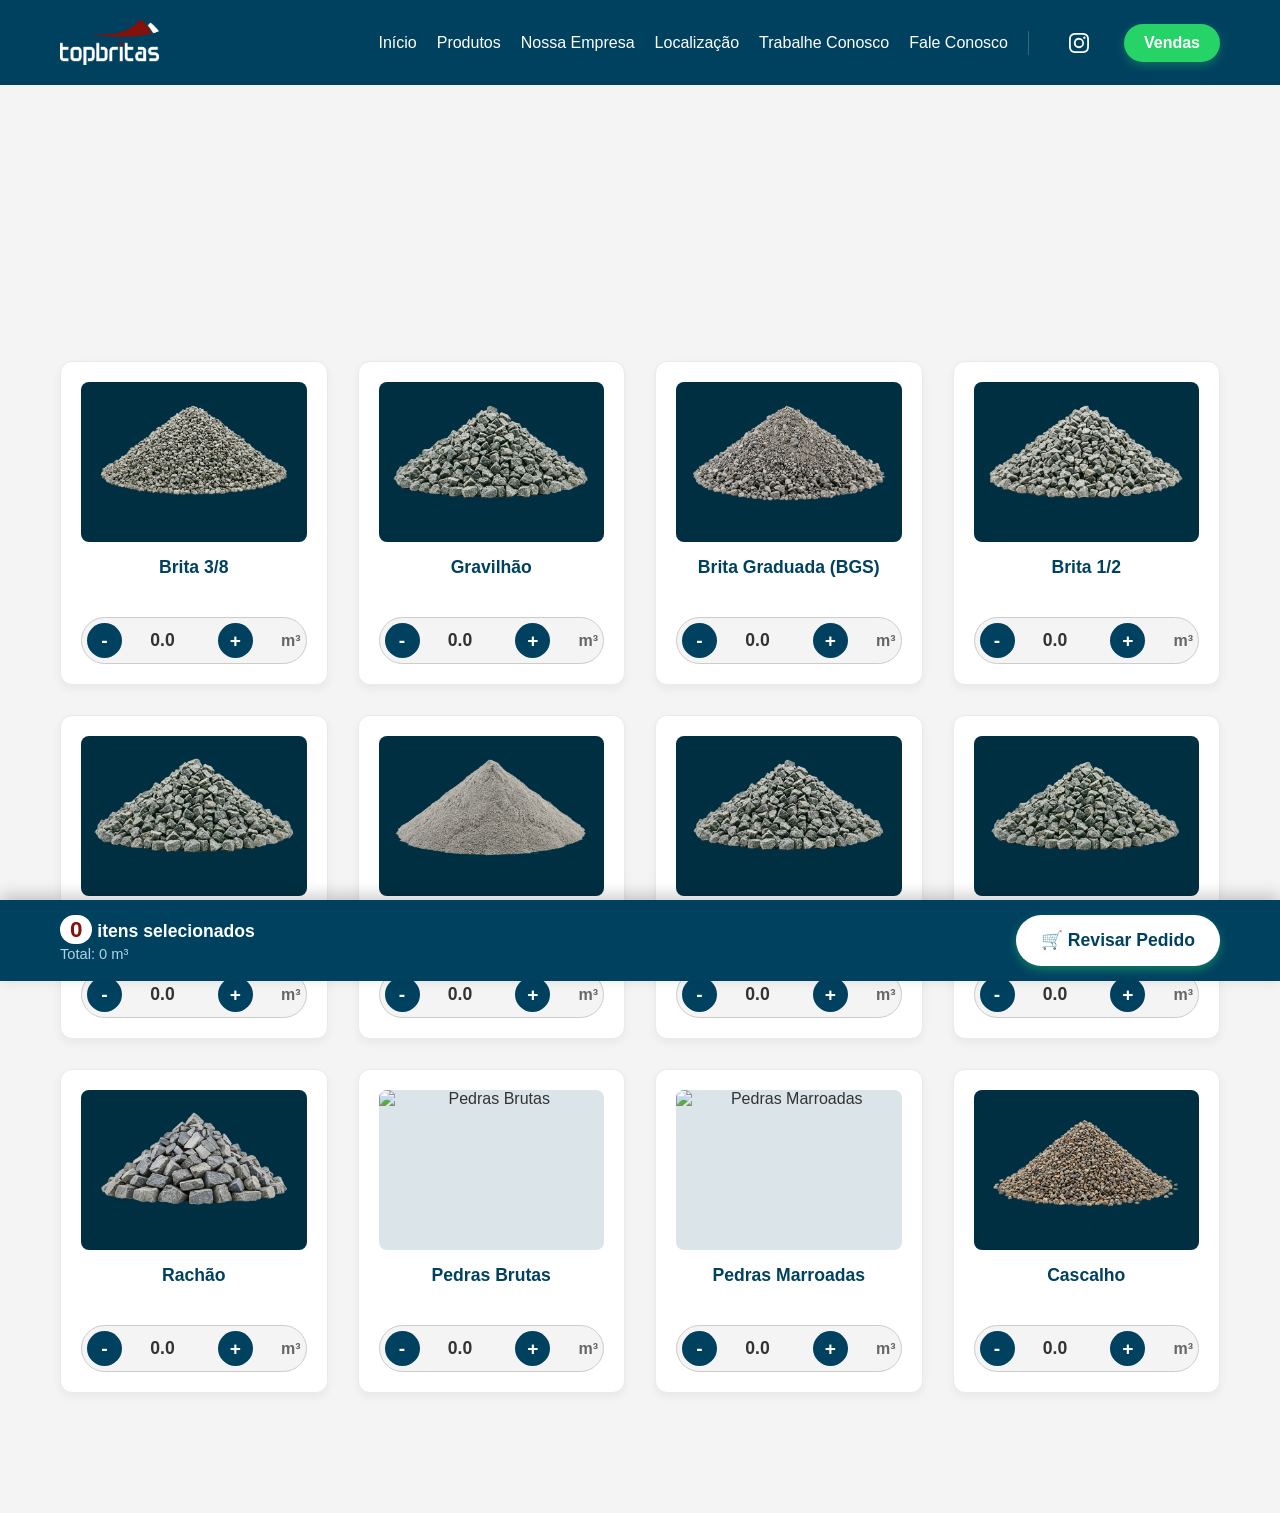
==== commit aff1ac3a: "Update catalogo.html" ====
--- a/catalogo.html
+++ b/catalogo.html
@@ -194,7 +194,7 @@
                     <span class="unidade">m³</span>
                 </div>
             </div>
-
+        
             <!-- Produto 11 -->
             <div class="card-catalogo" data-nome="Pedras Marroadas">
                 <div class="img-produto">
@@ -269,4 +269,4 @@
 
     <script src="script.js"></script>
 </body>
-</html>+</html>
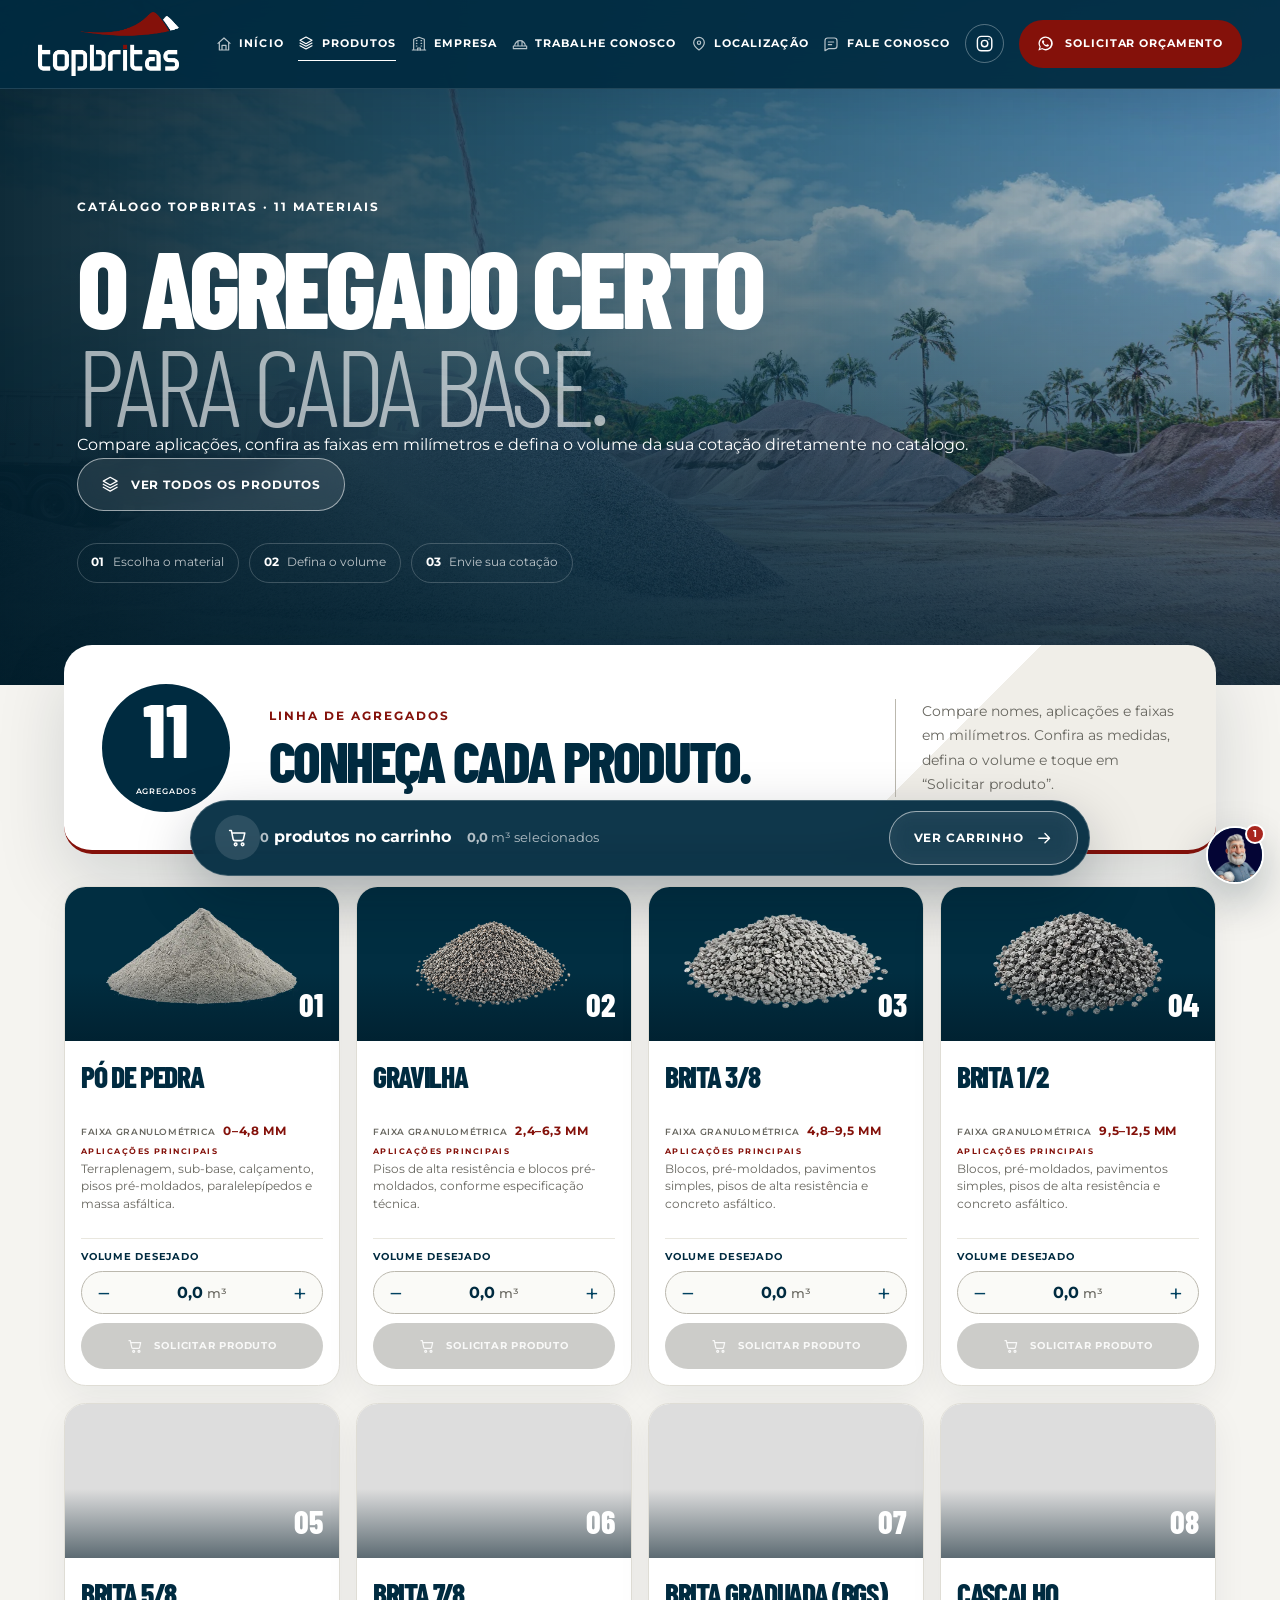
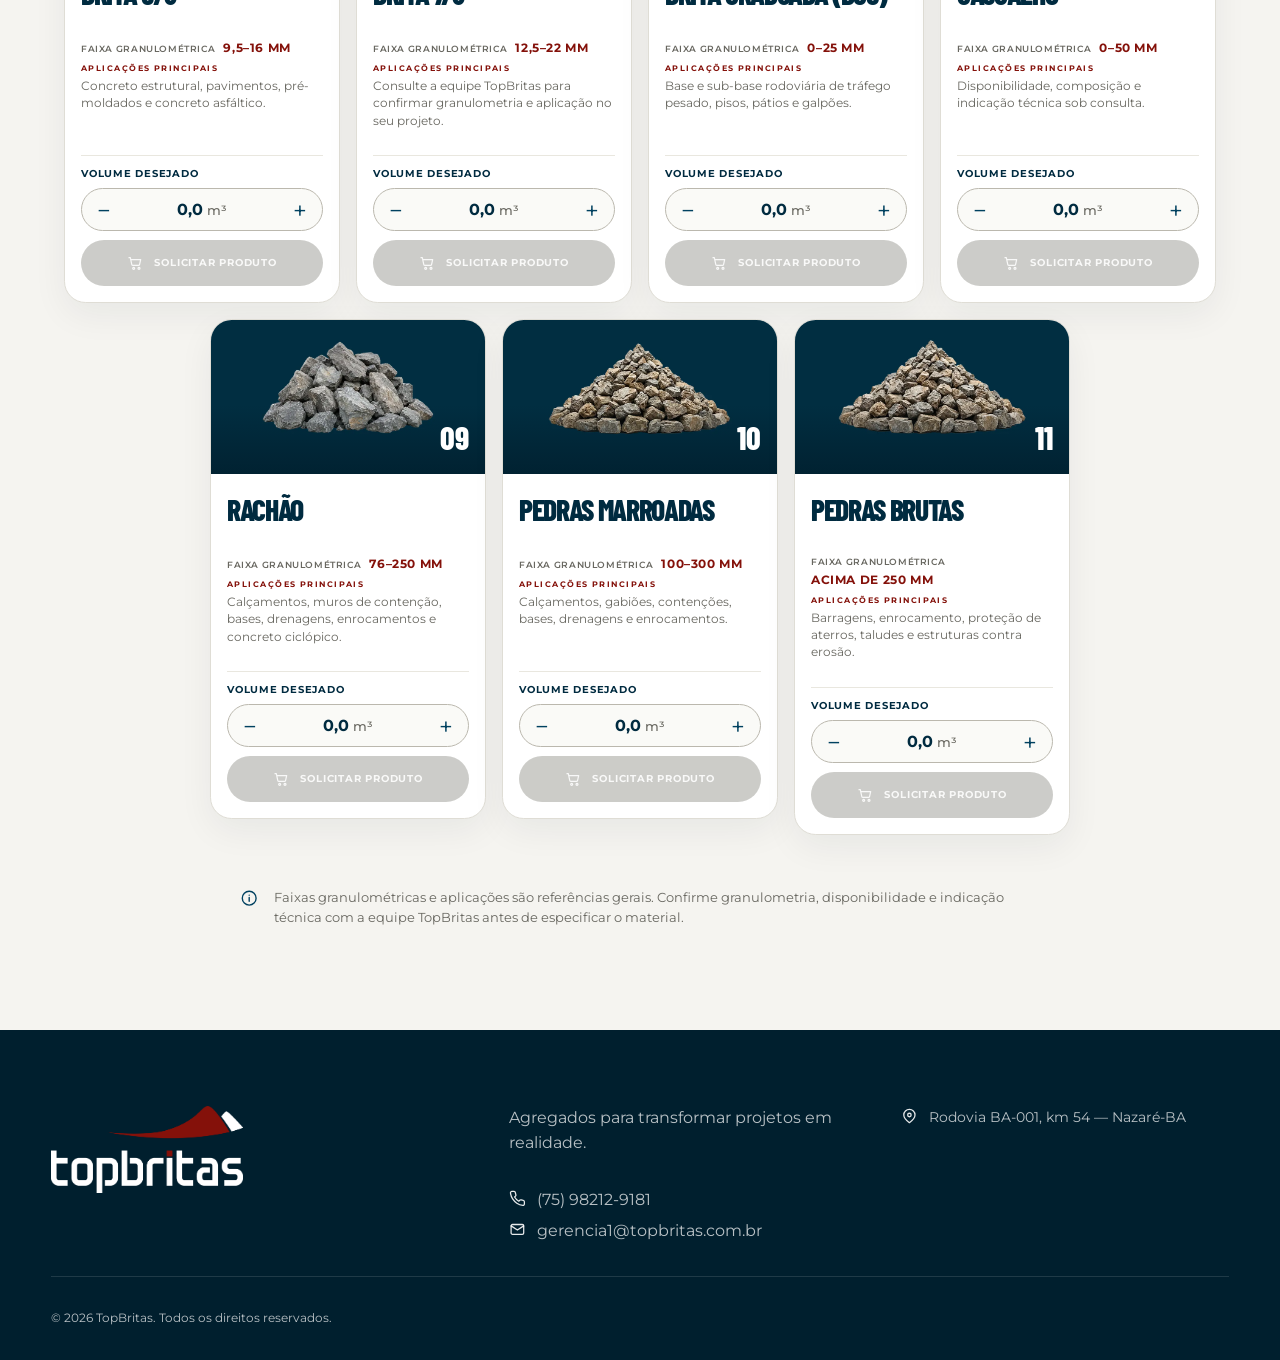
==== commit 12a6bc49: "Add files via upload" ====
--- a/catalogo.html
+++ b/catalogo.html
@@ -1,272 +1,27 @@
-<!DOCTYPE html>
-<html lang="pt-BR">
-<head>
-    <meta charset="UTF-8">
-    <meta name="viewport" content="width=device-width, initial-scale=1.0">
-    <title>Catálogo de Produtos | topbritas</title>
-    <link rel="stylesheet" href="style.css">
-    
-    <!-- Ícone da aba do navegador (Favicon) -->
-    <link rel="icon" href="IMG/tb.png" type="image/png">
-<body class="bg-claro">
-
- <!-- Cabeçalho e Menu -->
-    <header class="header">
-        <div class="container navbar">
-            <a href="index.html" class="logo">
-                <img src="IMG/Ativo 3Topbritas.png" alt="Logo TopBritas" class="logo-img">
-            </a>
-            
-            <!-- Botão Hambúrguer (Aparece só no celular) -->
-            <button class="btn-menu-mobile" id="btn-menu">
-                <svg viewBox="0 0 24 24" width="35" height="35" fill="white">
-                    <path d="M3 18h18v-2H3v2zm0-5h18v-2H3v2zm0-7v2h18V6H3z"/>
-                </svg>
-            </button>
-
-            <!-- Menu Desktop / Mobile -->
-            <nav class="menu-desktop" id="menu-navegacao">
-                <a href="index.html">Início</a>
-                <a href="catalogo.html">Produtos</a>
-                <a href="empresa.html">Nossa Empresa</a>               
-                <a href="index.html#localizacao">Localização</a> 
-                <a href="https://gruposv.vagas.solides.com.br/" target="_blank">Trabalhe Conosco</a>
-                <a href="fale-conosco.html">Fale Conosco</a>
-                
-                <span class="divisor-nav"></span>
-
-                <div class="nav-social">
-                    <a href="https://instagram.com/topbritas" target="_blank" class="icon-nav"><svg xmlns="http://www.w3.org/2000/svg" width="20" height="20" fill="currentColor" viewBox="0 0 16 16"><path d="M8 0C5.829 0 5.556.01 4.703.048 3.85.088 3.269.222 2.76.42a3.917 3.917 0 0 0-1.417.923A3.927 3.927 0 0 0 .42 2.76C.222 3.268.087 3.85.048 4.7.01 5.555 0 5.827 0 8.001c0 2.172.01 2.444.048 3.297.04.852.174 1.433.372 1.942.205.526.478.972.923 1.417.444.445.89.719 1.416.923.51.198 1.09.333 1.942.372C5.555 15.99 5.827 16 8 16s2.444-.01 3.298-.048c.851-.04 1.434-.174 1.943-.372a3.916 3.916 0 0 0 1.416-.923c.445-.445.718-.891.923-1.417.197-.509.332-1.09.372-1.942C15.99 10.445 16 10.173 16 8s-.01-2.445-.048-3.299c-.04-.851-.175-1.433-.372-1.941a3.926 3.926 0 0 0-.923-1.417A3.911 3.911 0 0 0 13.24.42c-.51-.198-1.092-.333-1.943-.372C10.443.01 10.172 0 7.998 0h.003zm-.717 1.442h.718c2.136 0 2.389.007 3.232.046.78.036 1.204.166 1.486.275.373.145.64.319.92.599.28.28.453.546.598.92.11.281.24.705.275 1.485.039.843.047 1.096.047 3.231s-.008 2.389-.047 3.232c-.035.78-.166 1.203-.275 1.485a2.47 2.47 0 0 1-.599.919c-.28.28-.546.453-.92.598-.28.11-.704.24-1.487.276-.843.038-1.096.047-3.232.047s-2.39-.009-3.233-.047c-.78-.036-1.203-.166-1.485-.276a2.478 2.478 0 0 1-.92-.598 2.48 2.48 0 0 1-.6-.92c-.109-.281-.24-.705-.275-1.485-.038-.843-.046-1.096-.046-3.233 0-2.136.008-2.388.046-3.231.036-.78.166-1.204.276-1.486.145-.373.319-.64.599-.92.28-.28.546-.453.92-.598.282-.11.705-.24 1.485-.276.738-.034 1.024-.044 2.515-.045v.002zm4.988 1.328a.96.96 0 1 0 0 1.92.96.96 0 0 0 0-1.92zm-4.27 1.122a4.109 4.109 0 1 0 0 8.217 4.109 4.109 0 0 0 0-8.217zm0 1.441a2.667 2.667 0 1 1 0 5.334 2.667 2.667 0 0 1 0-5.334z"/></svg></a>
-                    <a href="https://wa.me/5575982129181?text=Olá!" target="_blank" class="btn-orcamento nav-whatsapp">Vendas</a>
-                </div>
-            </nav>
-        </div>
-    </header>
-    <!-- Título do Catálogo -->
-    <section class="secao-padrao reveal">
-        <div class="container text-center">
-            <h1 class="titulo-secao">Catálogo de Agregados</h1>
-            <p class="texto-descricao">Selecione o volume em metros cúbicos (m³) dos materiais que você precisa e envie direto para nossa equipe comercial.</p>
-        </div>
-    </section>
-
-    <!-- Grade de Produtos -->
-    <section class="container pb-100">
-        <div class="catalogo-grid" id="lista-produtos">
-            
- <!-- Os 12 produtos -->
-            <!-- Produto 1 -->
-            <div class="card-catalogo" data-nome="Brita 3/8">
-                <div class="img-produto">
-                    <img src="IMG/Catalogo/Brita 3-8.png" alt="Brita 3/8">
-                </div>
-                <h3>Brita 3/8</h3>
-                <div class="controle-compra">
-                    <button type="button" class="btn-qtd btn-menos">-</button>
-                    <input type="number" min="0" step="0.5" value="0.0" class="input-m3" readonly>
-                    <button type="button" class="btn-qtd btn-mais">+</button>
-                    <span class="unidade">m³</span>
-                </div>
-            </div>
-
-            <!-- Produto 2 -->
-            <div class="card-catalogo" data-nome="Gravilhão">
-                <div class="img-produto">
-                    <img src="IMG/Catalogo/Gravilhão.png" alt="Gravilhão">
-                </div>
-                <h3>Gravilhão</h3>
-                <div class="controle-compra">
-                    <button type="button" class="btn-qtd btn-menos">-</button>
-                    <input type="number" min="0" step="0.5" value="0.0" class="input-m3" readonly>
-                    <button type="button" class="btn-qtd btn-mais">+</button>
-                    <span class="unidade">m³</span>
-                </div>
-            </div>
-
-            <!-- Produto 3 -->
-            <div class="card-catalogo" data-nome="Brita Graduada (BGS)">
-                <div class="img-produto">
-                    <img src="IMG/Catalogo/Brita Graduada.png" alt="Brita Graduada (BGS)">
-                </div>
-                <h3>Brita Graduada (BGS)</h3>
-                 <div class="controle-compra">
-                    <button type="button" class="btn-qtd btn-menos">-</button>
-                    <input type="number" min="0" step="0.5" value="0.0" class="input-m3" readonly>
-                    <button type="button" class="btn-qtd btn-mais">+</button>
-                    <span class="unidade">m³</span>
-                </div>
-            </div>
-
-            <!-- Produto 4 -->
-            <div class="card-catalogo" data-nome="Brita 1/2">
-                <div class="img-produto">
-                    <img src="IMG/Catalogo/Brita 1-2.png" alt="Brita 1/2">
-                </div>
-                <h3>Brita 1/2</h3>
-                <div class="controle-compra">
-                    <button type="button" class="btn-qtd btn-menos">-</button>
-                    <input type="number" min="0" step="0.5" value="0.0" class="input-m3" readonly>
-                    <button type="button" class="btn-qtd btn-mais">+</button>
-                    <span class="unidade">m³</span>
-                </div>
-            </div>
-
-            <!-- Produto 5 -->
-            <div class="card-catalogo" data-nome="Brita 7/8">
-                <div class="img-produto">
-                    <img src="IMG/Catalogo/Brita 7-8.png" alt="Brita 7/8">
-                </div>
-                <h3>Brita 7/8</h3>
-                 <div class="controle-compra">
-                    <button type="button" class="btn-qtd btn-menos">-</button>
-                    <input type="number" min="0" step="0.5" value="0.0" class="input-m3" readonly>
-                    <button type="button" class="btn-qtd btn-mais">+</button>
-                    <span class="unidade">m³</span>
-                </div>
-            </div>
-
-            <!-- Produto 6 -->
-            <div class="card-catalogo" data-nome="Pó de Pedra">
-                <div class="img-produto">
-                    <img src="IMG/Catalogo/Pó de Pedra.png" alt="Pó de Pedra">
-                </div>
-                <h3>Pó de Pedra</h3>
-                  <div class="controle-compra">
-                    <button type="button" class="btn-qtd btn-menos">-</button>
-                    <input type="number" min="0" step="0.5" value="0.0" class="input-m3" readonly>
-                    <button type="button" class="btn-qtd btn-mais">+</button>
-                    <span class="unidade">m³</span>
-                </div>
-            </div>
-
-            <!-- Produto 7 -->
-            <div class="card-catalogo" data-nome="Brita 5/8">
-                <div class="img-produto">
-                    <img src="IMG/Catalogo/Brita 5-8.png" alt="Brita 5/8">
-                </div>
-                <h3>Brita 5/8</h3>
-                  <div class="controle-compra">
-                    <button type="button" class="btn-qtd btn-menos">-</button>
-                    <input type="number" min="0" step="0.5" value="0.0" class="input-m3" readonly>
-                    <button type="button" class="btn-qtd btn-mais">+</button>
-                    <span class="unidade">m³</span>
-                </div>
-            </div>
-
-            <!-- Produto 8 -->
-            <div class="card-catalogo" data-nome="Gravilha">
-                <div class="img-produto">
-                    <img src="IMG/Catalogo/Gravilha.png" alt="Gravilha">
-                </div>
-                <h3>Gravilha</h3>
-                <div class="controle-compra">
-                    <button type="button" class="btn-qtd btn-menos">-</button>
-                    <input type="number" min="0" step="0.5" value="0.0" class="input-m3" readonly>
-                    <button type="button" class="btn-qtd btn-mais">+</button>
-                    <span class="unidade">m³</span>
-                </div>
-            </div>
-
-            <!-- Produto 9 -->
-            <div class="card-catalogo" data-nome="Rachão">
-                <div class="img-produto">
-                    <img src="IMG/Catalogo/Rachão.png" alt="Rachão">
-                </div>
-                <h3>Rachão</h3>
-                <div class="controle-compra">
-                    <button type="button" class="btn-qtd btn-menos">-</button>
-                    <input type="number" min="0" step="0.5" value="0.0" class="input-m3" readonly>
-                    <button type="button" class="btn-qtd btn-mais">+</button>
-                    <span class="unidade">m³</span>
-                </div>
-            </div>
-
-            <!-- Produto 10 -->
-            <div class="card-catalogo" data-nome="Pedras Brutas">
-                <div class="img-produto">
-                    <img src="IMG/Catalogo/Pedras Brutas.png" alt="Pedras Brutas">
-                </div>
-                <h3>Pedras Brutas</h3>
-                 <div class="controle-compra">
-                    <button type="button" class="btn-qtd btn-menos">-</button>
-                    <input type="number" min="0" step="0.5" value="0.0" class="input-m3" readonly>
-                    <button type="button" class="btn-qtd btn-mais">+</button>
-                    <span class="unidade">m³</span>
-                </div>
-            </div>
-        
-            <!-- Produto 11 -->
-            <div class="card-catalogo" data-nome="Pedras Marroadas">
-                <div class="img-produto">
-                    <img src="IMG/Catalogo/Pedras Marroadas.png" alt="Pedras Marroadas">
-                </div>
-                <h3>Pedras Marroadas</h3>
-                 <div class="controle-compra">
-                    <button type="button" class="btn-qtd btn-menos">-</button>
-                    <input type="number" min="0" step="0.5" value="0.0" class="input-m3" readonly>
-                    <button type="button" class="btn-qtd btn-mais">+</button>
-                    <span class="unidade">m³</span>
-                </div>
-            </div>
-
-            <!-- Produto 12 -->
-            <div class="card-catalogo" data-nome="Cascalho">
-                <div class="img-produto">
-                    <img src="IMG/Catalogo/Cascalho.png" alt="Cascalho">
-                </div>
-                <h3>Cascalho</h3>
-                <div class="controle-compra">
-                    <button type="button" class="btn-qtd btn-menos">-</button>
-                    <input type="number" min="0" step="0.5" value="0.0" class="input-m3" readonly>
-                    <button type="button" class="btn-qtd btn-mais">+</button>
-                    <span class="unidade">m³</span>
-                </div>
-            </div>
-
-    <!-- Barra Flutuante do Carrinho -->
-    <div class="barra-carrinho" id="barra-carrinho">
-        <div class="container flex-carrinho">
-            <div class="resumo">
-                <span id="qtd-itens">0</span> itens selecionados <br>
-                <small>Total: <span id="total-m3">0</span> m³</small>
-            </div>
-            <!-- Botão agora abre o Resumo em vez de ir direto pro Zap -->
-            <button class="btn-whatsapp-carrinho" id="btn-revisar-pedido" style="background-color: var(--branco); color: var(--azul-top);">
-                🛒 Revisar Pedido
-            </button>
-        </div>
-    </div>
-
- <!-- Modal: Resumo do Pedido -->
-    <div class="modal-overlay" id="modal-resumo">
-        <div class="modal-content">
-            <div class="modal-header">
-                <h2>Resumo da Solicitação</h2>
-                <button class="btn-fechar-modal" id="btn-fechar-modal">×</button>
-            </div>
-            <div class="modal-body">
-                <p class="texto-descricao" style="font-size: 0.9rem; margin-bottom: 15px;">Confira os materiais selecionados:</p>
-                <ul class="lista-resumo-pedido" id="lista-resumo-pedido">
-                    <!-- Os itens vão aparecer aqui via JavaScript -->
-                </ul>
-            </div>
-            <div class="modal-footer">
-                <div class="total-modal">
-                    <strong>Total Geral:</strong> <span id="total-m3-modal">0</span> m³
-                </div>
-                
-                <!-- Novo Botão de Limpar Carrinho -->
-                <button id="btn-limpar-carrinho" style="width: 100%; margin-top: 15px; padding: 12px; background-color: #f8d7da; color: #721c24; border: 1px solid #f5c6cb; border-radius: 8px; font-weight: bold; cursor: pointer; text-align: center;">
-                    🗑️ Limpar Pedido
-                </button>
-
-                <button class="btn-whatsapp-carrinho" id="btn-enviar-whatsapp" style="width: 100%; margin-top: 10px;">
-                    📲 Enviar para Atendimento
-                </button>
-            </div>
-        </div>
-    </div>
-
-    <script src="script.js"></script>
-</body>
-</html>
+<!DOCTYPE html>
+
+<html lang="pt-BR">
+<head>
+<meta charset="utf-8"/><meta content="width=device-width, initial-scale=1, viewport-fit=cover" name="viewport"/><meta content="#004160" name="theme-color"/>
+<meta content="Catálogo TopBritas em Nazaré-BA: britas por milímetros, BGS, pó de pedra, gravilha, rachão, pedras e cascalho para construção civil." name="description"/><meta content="index, follow, max-image-preview:large, max-snippet:-1, max-video-preview:-1" name="robots"/>
+<meta content="website" property="og:type"/><meta content="pt_BR" property="og:locale"/><meta content="Catálogo de agregados | TopBritas" property="og:title"/><meta content="Selecione produtos e volumes em m³ e envie sua cotação pelo WhatsApp." property="og:description"/><meta content="https://www.topbritas.com.br/catalogo.html" property="og:url"/><meta content="https://www.topbritas.com.br/assets/images/products/brita-3-8.webp" property="og:image"/><meta content="Brita produzida pela TopBritas em Nazaré, Bahia" property="og:image:alt"/><meta content="summary_large_image" name="twitter:card"/><meta content="Catálogo de agregados | TopBritas" name="twitter:title"/><meta content="Britas, BGS, pó de pedra e outros agregados para construção civil." name="twitter:description"/><meta content="https://www.topbritas.com.br/assets/images/products/brita-3-8.webp" name="twitter:image"/>
+<link href="https://www.topbritas.com.br/catalogo.html" rel="canonical"/><link href="assets/brand/favicon.png" rel="icon" type="image/png"/><link as="font" crossorigin="" href="assets/fonts/barlow-condensed-800-latin.woff2" rel="preload" type="font/woff2"/><link as="font" crossorigin="" href="assets/fonts/barlow-condensed-300-latin.woff2" rel="preload" type="font/woff2"/><link as="font" crossorigin="" href="assets/fonts/montserrat-400-700-latin.woff2" rel="preload" type="font/woff2"/><title>Catálogo de agregados | TopBritas</title>
+<link as="image" fetchpriority="high" href="assets/images/hero/capasite-mobile.webp" media="(max-width: 768px)" rel="preload"/><link as="image" fetchpriority="high" href="assets/images/hero/empresa-desktop.webp" media="(min-width: 769px)" rel="preload"/>
+<script type="application/ld+json">{"@context":"https://schema.org","@type":"BreadcrumbList","itemListElement":[{"@type":"ListItem","position":1,"name":"Início","item":"https://www.topbritas.com.br/"},{"@type":"ListItem","position":2,"name":"Produtos","item":"https://www.topbritas.com.br/catalogo.html"}]}</script>
+<script type="application/ld+json">{"@context":"https://schema.org","@type":"ItemList","name":"Catálogo de agregados TopBritas","numberOfItems":11,"itemListOrder":"https://schema.org/ItemListOrderAscending","itemListElement":[{"@type":"ListItem","position":1,"name":"Pó de Pedra — 0 a 4,8 mm","url":"https://www.topbritas.com.br/catalogo.html#produto-po-de-pedra"},{"@type":"ListItem","position":2,"name":"Gravilha — 2,4 a 6,3 mm","url":"https://www.topbritas.com.br/catalogo.html#produto-gravilha"},{"@type":"ListItem","position":3,"name":"Brita 3/8 — 4,8 a 9,5 mm","url":"https://www.topbritas.com.br/catalogo.html#produto-brita-3-8"},{"@type":"ListItem","position":4,"name":"Brita 1/2 — 9,5 a 12,5 mm","url":"https://www.topbritas.com.br/catalogo.html#produto-brita-1-2"},{"@type":"ListItem","position":5,"name":"Brita 5/8 — 9,5 a 16 mm","url":"https://www.topbritas.com.br/catalogo.html#produto-brita-5-8"},{"@type":"ListItem","position":6,"name":"Brita 7/8 — 12,5 a 22 mm","url":"https://www.topbritas.com.br/catalogo.html#produto-brita-7-8"},{"@type":"ListItem","position":7,"name":"Brita Graduada BGS — 0 a 25 mm","url":"https://www.topbritas.com.br/catalogo.html#produto-brita-graduada"},{"@type":"ListItem","position":8,"name":"Cascalho — 0 a 50 mm","url":"https://www.topbritas.com.br/catalogo.html#produto-cascalho"},{"@type":"ListItem","position":9,"name":"Rachão — 76 a 250 mm","url":"https://www.topbritas.com.br/catalogo.html#produto-rachao"},{"@type":"ListItem","position":10,"name":"Pedras Marroadas — 100 a 300 mm","url":"https://www.topbritas.com.br/catalogo.html#produto-pedras-marroadas"},{"@type":"ListItem","position":11,"name":"Pedras Brutas — acima de 250 mm","url":"https://www.topbritas.com.br/catalogo.html#produto-pedras-brutas"}]}</script>
+<link href="assets/css/site.css" rel="stylesheet"/></head>
+<body class="page-catalogo" data-page="catalogo">
+<a class="skip-link" href="#conteudo">Pular para o conteúdo</a>
+<header class="site-header site-header--solid" data-header=""><a aria-label="TopBritas — página inicial" class="brand" href="index.html"><img alt="TopBritas" height="110" src="assets/brand/logo-topbritas.png" width="244"/></a><button aria-controls="main-navigation" aria-expanded="false" class="nav-toggle" data-nav-toggle="" type="button"><span></span><span></span><span></span><span class="sr-only">Abrir menu</span></button><nav aria-label="Navegação principal" class="main-nav" data-navigation="" id="main-navigation"><a href="index.html"><span data-icon="home"></span><span>Início</span></a><a aria-current="page" href="catalogo.html"><span data-icon="products"></span><span>Produtos</span></a><a href="empresa.html"><span data-icon="building"></span><span>Empresa</span></a><a href="https://gruposv.vagas.solides.com.br/" rel="noopener" target="_blank"><span data-icon="hardhat"></span><span>Trabalhe conosco</span></a><a href="index.html#localizacao"><span data-icon="pin"></span><span>Localização</span></a><a href="https://britaki.com.br/fale-conosco" rel="noopener"><span data-icon="message"></span><span>Fale conosco</span></a><a aria-label="Instagram da TopBritas" class="nav-instagram" href="https://www.instagram.com/topbritas/" rel="noopener noreferrer" target="_blank"><span data-icon="instagram"></span><span class="nav-instagram__label">Instagram</span></a><a class="button button--small" href="https://wa.me/5575982129181?text=Ol%C3%A1%21%20Gostaria%20de%20solicitar%20um%20or%C3%A7amento." rel="noopener" target="_blank"><span data-icon="whatsapp"></span> Solicitar orçamento</a></nav></header>
+<main id="conteudo">
+<section class="page-hero page-hero--catalog"><p class="eyebrow">Catálogo TopBritas · 11 materiais</p><h1>O agregado certo<br/><em>para cada base.</em></h1><p>Compare aplicações, confira as faixas em milímetros e defina o volume da sua cotação diretamente no catálogo.</p><a class="button button--light" href="#catalog-title"><span data-icon="products"></span> Ver todos os produtos</a><div class="catalog-hero__guide"><span><b>01</b> Escolha o material</span><span><b>02</b> Defina o volume</span><span><b>03</b> Envie sua cotação</span></div></section>
+<section aria-labelledby="catalog-title" class="catalog-shell" data-catalog=""><div class="catalog-shell__heading"><span class="catalog-shell__mark">11 <small>agregados</small></span><div><p class="eyebrow">Linha de agregados</p><h2 id="catalog-title">Conheça cada produto.</h2></div><p>Compare nomes, aplicações e faixas em milímetros. Confira as medidas, defina o volume e toque em “Solicitar produto”.</p></div>
+<div class="catalog-grid" data-product-grid=""><p class="catalog-loading">Carregando catálogo…</p><noscript><div class="catalog-noscript"><h2>Produtos TopBritas</h2><p>Pó de Pedra, Gravilha, Brita 3/8, Brita 1/2, Brita 5/8, Brita 7/8, Brita Graduada (BGS), Cascalho, Rachão, Pedras Marroadas e Pedras Brutas.</p><a class="button" href="https://wa.me/5575982129181?text=Ol%C3%A1%21%20Gostaria%20de%20consultar%20os%20produtos%20TopBritas." rel="noopener" target="_blank">Consultar produtos pelo WhatsApp</a></div></noscript></div></section>
+<section class="catalog-note"><span data-icon="info"></span><p>Faixas granulométricas e aplicações são referências gerais. Confirme granulometria, disponibilidade e indicação técnica com a equipe TopBritas antes de especificar o material.</p></section>
+</main>
+<div aria-live="polite" class="cart-bar" data-cart-bar=""><span class="cart-bar__icon" data-icon="cart"></span><div><strong><span data-cart-count="">0</span> produtos no carrinho</strong><span><b data-cart-total="">0,0</b> m³ selecionados</span></div><button class="button button--light" data-review-cart="" type="button">Ver carrinho <span data-icon="arrow"></span></button></div>
+<dialog aria-labelledby="cart-title" class="cart-dialog" data-cart-dialog=""><div class="cart-dialog__header"><div><p class="eyebrow">Sua seleção</p><h2 id="cart-title">Revisar pedido</h2></div><button aria-label="Fechar resumo" class="icon-button" data-close-cart="" type="button"><span data-icon="close"></span></button></div><div class="cart-dialog__items" data-cart-items=""></div><div class="cart-dialog__total"><span>Total selecionado</span><strong><span data-dialog-total="">0,0</span> m³</strong></div><div class="cart-dialog__actions"><button class="text-link" data-clear-cart="" type="button">Limpar pedido</button><button class="button" data-send-whatsapp="" type="button">Solicitar pelo WhatsApp <span data-icon="whatsapp"></span></button></div></dialog>
+<footer class="site-footer"><a class="brand brand--footer" href="index.html"><img alt="TopBritas" height="110" src="assets/brand/logo-topbritas.png" width="244"/></a><p>Agregados para transformar projetos em realidade.</p><address><span data-icon="pin"></span><span>Rodovia BA-001, km 54 — Nazaré-BA</span></address><div class="site-footer__contacts"><a href="tel:+5575982129181"><span data-icon="phone"></span><span>(75) 98212-9181</span></a><a href="mailto:gerencia1@topbritas.com.br"><span data-icon="mail"></span><span>gerencia1@topbritas.com.br</span></a></div><small>© <span data-current-year=""></span> TopBritas. Todos os direitos reservados.</small></footer>
+
+<script defer src="assets/js/site.js"></script></body>
+</html>
--- a/assets/css/site.css
+++ b/assets/css/site.css
@@ -0,0 +1,1843 @@
+@font-face { font-family: "Barlow Condensed"; font-style: normal; font-weight: 300; font-display: swap; src: url("../fonts/barlow-condensed-300-latin.woff2") format("woff2"); }
+@font-face { font-family: "Barlow Condensed"; font-style: normal; font-weight: 400; font-display: swap; src: url("../fonts/barlow-condensed-400-latin.woff2") format("woff2"); }
+@font-face { font-family: "Barlow Condensed"; font-style: normal; font-weight: 700; font-display: swap; src: url("../fonts/barlow-condensed-700-latin.woff2") format("woff2"); }
+@font-face { font-family: "Barlow Condensed"; font-style: normal; font-weight: 800; font-display: swap; src: url("../fonts/barlow-condensed-800-latin.woff2") format("woff2"); }
+@font-face { font-family: "Barlow Condensed"; font-style: normal; font-weight: 900; font-display: swap; src: url("../fonts/barlow-condensed-900-latin.woff2") format("woff2"); }
+@font-face { font-family: "Montserrat"; font-style: normal; font-weight: 400 700; font-display: swap; src: url("../fonts/montserrat-400-700-latin.woff2") format("woff2"); }
+
+:root {
+  --color-brand-primary: #004160;
+  --color-brand-primary-deep: #002b40;
+  --color-brand-primary-soft: #0b668b;
+  --color-brand-secondary: #84110a;
+  --color-brand-secondary-bright: #a8261e;
+  --color-white: #fff;
+  --color-stone-50: #f5f4f0;
+  --color-stone-100: #e9e7df;
+  --color-stone-300: #bbb8ae;
+  --color-stone-600: #686760;
+  --color-ink: #0d171b;
+  --color-success: #237a4c;
+  --color-error: #a3201a;
+  --surface-glass: rgba(0, 40, 60, .6);
+  --font-display: "Arial Narrow", "Roboto Condensed", "Helvetica Neue", Arial, sans-serif;
+  --font-body: Inter, Aptos, "Segoe UI", Helvetica, Arial, sans-serif;
+  --container: min(92vw, 1440px);
+  --header-height: 88px;
+  --radius-sm: .35rem;
+  --radius-md: .75rem;
+  --radius-lg: 1.4rem;
+  --space-xs: clamp(.5rem, .7vw, .75rem);
+  --space-sm: clamp(.8rem, 1.2vw, 1.25rem);
+  --space-md: clamp(1.25rem, 2vw, 2rem);
+  --space-lg: clamp(2rem, 4vw, 4.5rem);
+  --space-xl: clamp(4rem, 8vw, 9rem);
+  --shadow-lg: 0 30px 80px rgba(0, 30, 45, .16);
+  --transition-fast: 180ms cubic-bezier(.2, .8, .2, 1);
+  --transition-normal: 360ms cubic-bezier(.2, .8, .2, 1);
+  --transition-slow: 800ms cubic-bezier(.16, 1, .3, 1);
+}
+*, *::before, *::after { box-sizing: border-box; }
+html { scroll-behavior: smooth; }
+body, h1, h2, h3, p, figure, blockquote, dl, dd { margin: 0; }
+ul, ol { margin: 0; padding: 0; }
+ul { list-style: none; }
+img, picture, svg, canvas { display: block; max-width: 100%; }
+button, input, textarea, select { font: inherit; }
+button, select { cursor: pointer; }
+a { color: inherit; text-decoration: none; }
+address { font-style: normal; }
+dialog { padding: 0; }
+html { background: var(--color-stone-50); color: var(--color-ink); }
+body { min-width: 320px; min-height: 100vh; overflow-x: clip; background: var(--color-stone-50); font-family: var(--font-body); line-height: 1.55; text-rendering: optimizeLegibility; -webkit-font-smoothing: antialiased; }
+body.is-nav-open, body.is-modal-open { overflow: hidden; }
+::selection { background: var(--color-brand-secondary); color: var(--color-white); }
+:focus-visible { outline: 3px solid #e35f50; outline-offset: 4px; }
+.sr-only { position: absolute; width: 1px; height: 1px; padding: 0; margin: -1px; overflow: hidden; clip: rect(0,0,0,0); white-space: nowrap; border: 0; }
+.skip-link { position: fixed; z-index: 9999; top: .75rem; left: .75rem; transform: translateY(-150%); padding: .8rem 1rem; background: var(--color-white); color: var(--color-brand-primary); border-radius: var(--radius-sm); font-weight: 800; transition: transform var(--transition-fast); }
+.skip-link:focus { transform: translateY(0); }
+main { overflow: clip; }
+h1, h2, h3 { font-family: var(--font-display); font-weight: 900; line-height: .9; letter-spacing: -.055em; text-transform: uppercase; text-wrap: balance; }
+h1 { font-size: clamp(3.7rem, 8.5vw, 9rem); }
+h2 { font-size: clamp(3rem, 6.5vw, 7.2rem); }
+h3 { font-size: clamp(1.4rem, 2.2vw, 2.3rem); }
+h1 em, h2 em { color: var(--color-brand-secondary-bright); font-style: normal; }
+.eyebrow { display: flex; align-items: center; gap: .65rem; color: currentColor; font-size: .74rem; font-weight: 800; letter-spacing: .17em; line-height: 1.25; text-transform: uppercase; }
+.eyebrow > span:not([data-icon]) { width: 2.5rem; height: 1px; background: currentColor; }
+.text-link { display: inline-flex; align-items: center; gap: .65rem; border: 0; border-bottom: 1px solid currentColor; padding: .3rem 0 .45rem; background: none; color: var(--color-brand-primary); font-size: .82rem; font-weight: 800; letter-spacing: .08em; text-transform: uppercase; transition: color var(--transition-fast), gap var(--transition-fast); }
+.text-link:hover { gap: 1rem; color: var(--color-brand-secondary); }
+.text-link--light { color: var(--color-white); }
+.section { position: relative; width: var(--container); margin-inline: auto; padding-block: var(--space-xl); }
+.section--ink { width: 100%; padding-inline: max(4vw, calc((100vw - 1440px) / 2)); background: var(--color-ink); color: var(--color-white); }
+.section--blue { width: 100%; padding-inline: max(4vw, calc((100vw - 1440px) / 2)); background: var(--color-brand-primary); color: var(--color-white); }
+.section-heading { max-width: 64rem; margin-bottom: var(--space-lg); }
+.section-heading .eyebrow { margin-bottom: var(--space-md); }
+.section-heading > p:last-child { max-width: 43rem; margin-top: var(--space-md); color: var(--color-stone-600); font-size: clamp(1rem, 1.4vw, 1.25rem); }
+.site-header { position: fixed; z-index: 200; top: 0; left: 0; display: flex; align-items: center; justify-content: space-between; width: 100%; min-height: var(--header-height); padding: .75rem 3vw; border-bottom: 1px solid transparent; color: var(--color-white); transition: background var(--transition-normal), border-color var(--transition-normal), min-height var(--transition-normal), box-shadow var(--transition-normal); }
+.site-header.is-scrolled, .site-header--solid { min-height: 72px; border-color: rgba(255,255,255,.12); background: var(--surface-glass); box-shadow: 0 10px 40px rgba(0,26,40,.12); -webkit-backdrop-filter: blur(18px); backdrop-filter: blur(18px); }
+.brand { position: relative; z-index: 2; display: inline-flex; align-items: center; }
+.brand img { width: clamp(8.5rem, 11vw, 11.2rem); height: auto; filter: brightness(0) invert(1); }
+.main-nav { display: flex; align-items: center; gap: clamp(1rem, 1.7vw, 2.2rem); }
+.main-nav > a:not(.button) { position: relative; font-size: .72rem; font-weight: 800; letter-spacing: .1em; text-transform: uppercase; }
+.main-nav > a:not(.button)::after { position: absolute; right: 0; bottom: -.55rem; left: 0; height: 1px; background: currentColor; content: ''; transform: scaleX(0); transform-origin: right; transition: transform var(--transition-normal); }
+.main-nav > a:hover::after, .main-nav > a[aria-current]::after { transform: scaleX(1); transform-origin: left; }
+.nav-toggle { position: relative; z-index: 3; display: none; width: 48px; height: 48px; border: 1px solid rgba(255,255,255,.25); border-radius: 50%; background: rgba(0,0,0,.08); color: inherit; }
+.nav-toggle > span:not(.sr-only) { position: absolute; left: 14px; width: 19px; height: 1px; background: currentColor; transition: transform var(--transition-normal), opacity var(--transition-normal); }
+.nav-toggle > span:nth-child(1) { transform: translateY(-6px); }.nav-toggle > span:nth-child(3) { transform: translateY(6px); }
+.nav-toggle[aria-expanded="true"] > span:nth-child(1) { transform: rotate(45deg); }.nav-toggle[aria-expanded="true"] > span:nth-child(2) { opacity: 0; }.nav-toggle[aria-expanded="true"] > span:nth-child(3) { transform: rotate(-45deg); }
+.site-footer { display: grid; grid-template-columns: 1.2fr 1fr 1fr; gap: 2rem 5vw; padding: clamp(3rem, 6vw, 6rem) 4vw 2rem; background: #001f2e; color: rgba(255,255,255,.72); }
+.site-footer .brand { grid-row: span 2; align-self: start; }.site-footer .brand img { width: 12rem; }.site-footer p { max-width: 24rem; }.site-footer address { font-size: .9rem; }.site-footer > div { display: flex; flex-direction: column; align-items: flex-start; gap: .4rem; }.site-footer a:hover { color: var(--color-white); }.site-footer small { grid-column: 1/-1; padding-top: 2rem; border-top: 1px solid rgba(255,255,255,.12); font-size: .75rem; }
+.button { position: relative; display: inline-flex; align-items: center; justify-content: center; gap: .7rem; min-height: 3.35rem; overflow: hidden; border: 1px solid transparent; border-radius: 999px; padding: .9rem 1.45rem; background: var(--color-brand-secondary); color: var(--color-white); font-size: .75rem; font-weight: 850; letter-spacing: .08em; line-height: 1; text-transform: uppercase; transition: color var(--transition-normal), background var(--transition-normal), transform var(--transition-fast), border-color var(--transition-normal); }
+.button::before { position: absolute; inset: 0; border-radius: inherit; background: var(--color-brand-primary); content: ''; transform: translateX(-102%); transition: transform var(--transition-normal); }
+.button > * { position: relative; }.button:hover::before { transform: translateX(0); }.button:hover [data-icon="arrow"] { transform: translateX(4px); }.button:active { transform: scale(.98); }
+.button--small { min-height: 2.8rem; padding-inline: 1.1rem; font-size: .68rem; }
+.button--light { border-color: rgba(255,255,255,.55); background: rgba(255,255,255,.1); -webkit-backdrop-filter: blur(10px); backdrop-filter: blur(10px); }
+.button--light::before { background: var(--color-white); }.button--light:hover { color: var(--color-brand-primary); }
+[data-icon] { display: inline-flex; flex: 0 0 auto; width: 1.15rem; height: 1.15rem; transition: transform var(--transition-fast), color var(--transition-fast); }
+[data-icon] svg { width: 100%; height: 100%; }
+.icon-button { display: grid; place-items: center; width: 2.75rem; height: 2.75rem; border: 1px solid var(--color-stone-300); border-radius: 50%; background: transparent; color: var(--color-ink); transition: background var(--transition-fast), color var(--transition-fast); }.icon-button:hover { background: var(--color-brand-primary); color: white; }
+.form-status { min-height: 1.5rem; margin-top: 1rem; font-size: .9rem; font-weight: 700; }.form-status.is-error { color: var(--color-error); }.form-status.is-success { color: var(--color-success); }
+.vicentinho { position: fixed; z-index: 180; right: max(1rem, env(safe-area-inset-right)); bottom: max(1rem, env(safe-area-inset-bottom)); }
+.vicentinho__trigger { position: relative; display: grid; place-items: center; width: 72px; height: 72px; overflow: visible; border: 3px solid var(--color-white); border-radius: 50%; padding: 0; background: var(--color-brand-primary); box-shadow: 0 16px 44px rgba(0,31,46,.28); }.vicentinho__trigger img { width: 100%; height: 100%; border-radius: inherit; object-fit: cover; }.vicentinho__trigger::after { position: absolute; right: 1px; bottom: 3px; width: 13px; height: 13px; border: 2px solid white; border-radius: 50%; background: #32b875; content: ''; }
+.chat-panel { position: absolute; right: 0; bottom: 5.5rem; display: grid; grid-template-rows: auto 1fr auto; width: min(380px, calc(100vw - 2rem)); height: min(570px, calc(100svh - 8rem)); overflow: hidden; border: 1px solid rgba(255,255,255,.42); border-radius: var(--radius-lg); background: rgba(250,250,248,.94); box-shadow: var(--shadow-lg); opacity: 0; pointer-events: none; transform: translateY(15px) scale(.98); transform-origin: right bottom; transition: opacity var(--transition-normal), transform var(--transition-normal); -webkit-backdrop-filter: blur(18px); backdrop-filter: blur(18px); }
+.chat-panel.is-open { opacity: 1; pointer-events: auto; transform: none; }.chat-panel__header { display: flex; align-items: center; gap: .8rem; padding: 1rem; background: var(--color-brand-primary); color: white; }.chat-panel__header img { width: 42px; height: 42px; border-radius: 50%; object-fit: cover; }.chat-panel__header div { flex: 1; }.chat-panel__header strong { display: block; font-size: .85rem; letter-spacing: .08em; }.chat-panel__header small { color: rgba(255,255,255,.7); }.chat-panel__header button { border-color: rgba(255,255,255,.35); color: white; }
+.chat-panel__messages { overflow-y: auto; padding: 1rem; }.chat-message { width: fit-content; max-width: 88%; margin-bottom: .75rem; border-radius: .9rem; padding: .75rem .85rem; font-size: .88rem; line-height: 1.45; }.chat-message--bot { border-bottom-left-radius: .15rem; background: #e3eef2; color: var(--color-brand-primary-deep); }.chat-message--user { margin-left: auto; border-bottom-right-radius: .15rem; background: var(--color-brand-primary); color: white; }.chat-options { display: grid; gap: .45rem; margin-top: .65rem; }.chat-options button, .chat-message a { border: 1px solid rgba(0,65,96,.25); border-radius: 999px; padding: .6rem .8rem; background: transparent; color: var(--color-brand-primary); font-size: .75rem; font-weight: 800; text-align: left; }.chat-message a { display: inline-flex; margin-top: .65rem; background: var(--color-brand-secondary); color: white; }
+.chat-panel__input { display: flex; gap: .5rem; padding: .75rem; border-top: 1px solid var(--color-stone-100); background: white; }.chat-panel__input input { min-width: 0; flex: 1; border: 1px solid var(--color-stone-300); border-radius: 999px; padding: .75rem 1rem; }.chat-panel__input button { width: 44px; border: 0; border-radius: 50%; background: var(--color-brand-secondary); color: white; }
+.cursor-label { position: fixed; z-index: 500; top: 0; left: 0; display: grid; place-items: center; width: 72px; height: 72px; border-radius: 50%; background: var(--color-white); color: var(--color-brand-primary); font-size: .62rem; font-weight: 900; letter-spacing: .08em; opacity: 0; pointer-events: none; transform: translate3d(-100px,-100px,0) scale(.7); transition: opacity var(--transition-fast), transform 80ms linear; }
+[data-reveal] { opacity: 0; transform: translateY(2.5rem); transition: opacity var(--transition-slow), transform var(--transition-slow); }
+[data-reveal].is-visible { opacity: 1; transform: none; }
+@keyframes partner-marquee { to { transform: translateX(-50%); } }
+@keyframes cue { 0%, 100% { transform: scaleY(.25); transform-origin: top; } 50% { transform: scaleY(1); transform-origin: top; } }
+@keyframes pulse { 50% { opacity: .45; } }
+@media (prefers-reduced-motion: reduce) {
+  html { scroll-behavior: auto; }
+  *, *::before, *::after { scroll-behavior: auto !important; animation-duration: .01ms !important; animation-iteration-count: 1 !important; transition-duration: .01ms !important; }
+  [data-reveal] { opacity: 1; transform: none; }
+  .partners__track { animation: none !important; transform: none !important; }
+}
+.preloader { position: fixed; z-index: 1000; inset: 0; display: grid; grid-template-columns: 1fr auto; align-content: center; gap: .85rem 1rem; padding: 8vw; background: var(--color-brand-primary-deep); color: var(--color-white); transition: clip-path 1.2s cubic-bezier(.77,0,.18,1), visibility 1.2s; clip-path: inset(0); }
+.preloader.is-complete { visibility: hidden; clip-path: inset(0 0 100% 0); }.preloader__brand { grid-column: 1/-1; font-family: var(--font-display); font-size: clamp(3rem, 9vw, 8rem); font-weight: 900; letter-spacing: -.05em; line-height: .85; }.preloader p { font-size: .7rem; font-weight: 800; letter-spacing: .18em; text-transform: uppercase; }.preloader output { font-variant-numeric: tabular-nums; font-weight: 800; }.preloader__track { grid-column: 1/-1; height: 2px; overflow: hidden; background: rgba(255,255,255,.18); }.preloader__track span { display: block; width: 100%; height: 100%; background: var(--color-white); transform: scaleX(0); transform-origin: left; }
+.hero { position: relative; display: flex; align-items: flex-end; width: 100%; height: 100svh; min-height: 42rem; overflow: hidden; background: var(--color-brand-primary-deep); color: var(--color-white); isolation: isolate; }
+.hero__media, .hero__picture, .hero__picture img, .hero__depth, .hero__shade { position: absolute; inset: 0; width: 100%; height: 100%; }
+.hero__media { overflow: hidden; }.hero__picture img, .hero__depth { object-fit: cover; object-position: center; }.hero__depth { inset: -2%; width: 104%; height: 104%; background-image: url('../images/hero/capasite-desktop.webp'); background-position: center; background-size: cover; will-change: transform; }
+.hero__depth--sky { clip-path: inset(0 0 62% 0); opacity: .78; }.hero__depth--quarry { clip-path: inset(31% 0 22% 31%); }.hero__depth--people { clip-path: inset(42% 0 0 0); }.hero__shade { background: linear-gradient(90deg, rgba(0,30,44,.84) 0%, rgba(0,42,61,.48) 27%, transparent 58%), linear-gradient(0deg, rgba(0,25,38,.78) 0%, transparent 48%), linear-gradient(180deg, rgba(0,25,38,.42), transparent 28%); }
+.hero__content { position: relative; z-index: 2; width: min(57rem, 75vw); margin: 0 0 clamp(5rem, 10vh, 8rem) 5vw; }.hero__content .eyebrow { margin-bottom: 1.25rem; }.hero__content h1 { font-size: clamp(4rem, 8.4vw, 9.4rem); }.hero__content h1 em { color: white; font-weight: 400; }.hero__lead { max-width: 34rem; margin: 1.5rem 0 2rem; font-size: clamp(1rem, 1.5vw, 1.35rem); }
+.hero__chapter { position: absolute; z-index: 2; right: 5vw; bottom: 6.5rem; display: flex; flex-direction: column; align-items: flex-end; gap: .15rem; font-size: .68rem; letter-spacing: .12em; text-transform: uppercase; }.hero__chapter strong { font-size: 1rem; }.scroll-cue { position: absolute; z-index: 2; right: 5vw; bottom: 1.5rem; display: flex; align-items: center; gap: .75rem; font-size: .65rem; font-weight: 700; letter-spacing: .12em; text-transform: uppercase; }.scroll-cue > span { width: 1px; height: 2rem; background: white; animation: cue 1.8s ease-in-out infinite; }
+.journey { position: relative; height: 700svh; background: var(--color-ink); color: white; }.journey__stage { position: sticky; top: 0; width: 100%; height: 100svh; overflow: hidden; isolation: isolate; }.journey__backdrop { position: absolute; z-index: -3; inset: -8%; background: linear-gradient(90deg, rgba(0,25,38,.95), rgba(0,34,49,.36) 60%, rgba(0,25,38,.78)), url('../images/hero/capasite-desktop.webp') center/cover; transform: scale(1.08); will-change: transform, background-position; }.journey__canvas { position: absolute; z-index: -2; inset: 0; width: 100%; height: 100%; opacity: .86; }.journey__vignette { position: absolute; z-index: -1; inset: 0; background: radial-gradient(circle at 70% 50%, transparent 0 25%, rgba(0,20,30,.28) 60%, rgba(0,16,24,.84) 100%), linear-gradient(90deg, rgba(0,18,27,.88), transparent 55%); }
+.journey__chapters { position: absolute; inset: 0; }.journey__chapter { position: absolute; top: 50%; left: 7vw; width: min(45rem, 61vw); opacity: 0; pointer-events: none; transform: translateY(calc(-50% + 3rem)); }.journey__chapter.is-active { opacity: 1; pointer-events: auto; transform: translateY(-50%); }.journey__chapter .eyebrow { margin-bottom: 1.2rem; color: rgba(255,255,255,.7); }.journey__chapter h2 { margin-bottom: 1.5rem; font-size: clamp(4rem, 8vw, 9rem); }.journey__chapter > p:not(.eyebrow) { max-width: 34rem; margin-bottom: 2rem; color: rgba(255,255,255,.76); font-size: clamp(1rem, 1.5vw, 1.3rem); }.journey__chapter .text-link { color: white; }
+.journey-progress { position: absolute; right: 3vw; bottom: 3rem; display: grid; grid-template-columns: auto 1px auto; grid-template-rows: auto auto; align-items: center; gap: .65rem; color: rgba(255,255,255,.72); }.journey-progress__line { position: relative; display: block; width: 1px; height: 7rem; overflow: hidden; background: rgba(255,255,255,.24); }.journey-progress__line i { position: absolute; top: 0; left: 0; width: 100%; height: 100%; background: white; transform: scaleY(0); transform-origin: top; }.journey-progress > strong { font-size: .7rem; }.journey-progress p { grid-column: 1/-1; width: 9rem; margin-top: .4rem; font-size: .66rem; font-weight: 800; letter-spacing: .12em; text-align: right; text-transform: uppercase; }
+.buying { display: grid; grid-template-columns: .75fr 1.25fr; gap: var(--space-lg); align-items: start; }.buying > .button { grid-column: 2; justify-self: start; }.process { display: grid; grid-template-columns: repeat(4, 1fr); border-top: 1px solid var(--color-stone-300); }.process li { position: relative; min-height: 18rem; padding: 1.5rem 1.25rem; border-right: 1px solid var(--color-stone-300); }.process li:last-child { border-right: 0; }.process li > span { color: var(--color-brand-secondary); font-size: .72rem; font-weight: 900; }.process li > i { width: 2.2rem; height: 2.2rem; margin: 3.8rem 0 1.6rem; color: var(--color-brand-primary); }.process h3 { margin-bottom: .8rem; font-size: 1.35rem; }.process p { color: var(--color-stone-600); font-size: .88rem; }
+.product-feature { display: grid; grid-template-columns: minmax(0, 1.2fr) minmax(22rem, .8fr); align-items: stretch; min-height: 90svh; padding-block: 0; }.product-feature__visual { min-height: 42rem; margin-left: min(-4vw, calc((1440px - 100vw) / 2)); overflow: hidden; }.product-feature__visual img { width: 100%; height: 100%; object-fit: cover; }.product-feature__copy { display: flex; flex-direction: column; justify-content: center; padding: var(--space-lg); }.product-feature__copy .eyebrow { margin-bottom: auto; }.display-index { margin: auto 0 1rem; color: var(--color-brand-secondary-bright); font-family: var(--font-display); font-size: clamp(5rem, 9vw, 11rem); font-weight: 900; line-height: .75; opacity: .65; }.product-feature__copy h2 { margin-bottom: 1.5rem; font-size: clamp(3rem, 5vw, 6rem); }.product-feature__copy > p:not(.eyebrow) { max-width: 32rem; margin-bottom: 2rem; color: rgba(255,255,255,.68); }.product-feature__copy .text-link { align-self: flex-start; color: white; }
+.location { display: grid; grid-template-columns: .8fr 1.2fr; gap: var(--space-lg); align-items: center; }.location__copy .eyebrow { margin-bottom: 1.4rem; }.location__copy h2 { margin-bottom: 1.6rem; }.location__copy > p { max-width: 29rem; margin-bottom: 2rem; color: var(--color-stone-600); }.location__map { height: min(66vw, 42rem); overflow: hidden; border-radius: 50% 50% 1rem 1rem; background: var(--color-stone-100); box-shadow: var(--shadow-lg); }.location__map iframe { width: 100%; height: 100%; border: 0; filter: saturate(.75) contrast(1.06); }
+.partners { padding: var(--space-lg) 0; overflow: hidden; border-block: 1px solid var(--color-stone-100); background: white; }.partners > .eyebrow { justify-content: center; margin-bottom: 2.5rem; color: var(--color-stone-600); }.partners__viewport { overflow: hidden; -webkit-mask-image: linear-gradient(90deg, transparent, #000 12%, #000 88%, transparent); mask-image: linear-gradient(90deg, transparent, #000 12%, #000 88%, transparent); }.partners__track { display: flex; align-items: center; width: max-content; animation: partner-marquee 34s linear infinite; }.partners__track:hover { animation-play-state: paused; }.partners__track img { width: 11rem; height: 4.25rem; margin-inline: 2.5rem; object-fit: contain; }.closing-cta { width: 100%; padding-inline: 6vw; background: var(--color-brand-secondary); color: white; text-align: center; }.closing-cta .eyebrow { justify-content: center; }.closing-cta h2 { margin-block: 1.5rem 2.5rem; }.closing-cta h2 em { color: white; font-weight: 400; }.closing-cta__actions { display: flex; justify-content: center; align-items: center; gap: 2rem; }
+.page-hero { min-height: 64svh; padding: calc(var(--header-height) + 7rem) 6vw 6rem; background: var(--color-brand-primary); color: white; }.page-hero .eyebrow { margin-bottom: 1.4rem; }.page-hero h1 { max-width: 75rem; }.page-hero h1 em { color: rgba(255,255,255,.62); font-weight: 400; }.page-hero > p:last-child { max-width: 40rem; margin-top: 1.5rem; color: rgba(255,255,255,.72); font-size: clamp(1rem, 1.4vw, 1.25rem); }.page-hero--catalog { background: radial-gradient(circle at 83% 20%, rgba(132,17,10,.72), transparent 26%), linear-gradient(130deg, #002b40, #004160); }
+.catalog { display: grid; grid-template-columns: minmax(14rem, .72fr) minmax(24rem, 1.35fr) minmax(20rem, .93fr); width: var(--container); min-height: 44rem; margin: clamp(-2rem, -3vw, -4rem) auto var(--space-lg); overflow: hidden; border-radius: var(--radius-lg); background: white; box-shadow: var(--shadow-lg); }
+.catalog__list { max-height: 48rem; overflow-y: auto; border-right: 1px solid var(--color-stone-100); background: #f9f9f6; }.catalog__list button { display: grid; grid-template-columns: 2.5rem 1fr; width: 100%; border: 0; border-bottom: 1px solid var(--color-stone-100); padding: 1.05rem 1.2rem; background: transparent; color: var(--color-stone-600); text-align: left; transition: background var(--transition-fast), color var(--transition-fast), padding var(--transition-fast); }.catalog__list button span { color: var(--color-stone-300); font-size: .68rem; font-weight: 900; }.catalog__list button strong { font-size: .82rem; letter-spacing: .04em; text-transform: uppercase; }.catalog__list button:hover, .catalog__list button.is-active { padding-left: 1.5rem; background: var(--color-brand-primary); color: white; }.catalog__list button.is-active span { color: rgba(255,255,255,.5); }
+.catalog__visual { position: relative; display: grid; place-items: center; min-width: 0; overflow: hidden; background: #e8e7e2; }.catalog__visual::after { position: absolute; inset: auto 8% 8%; height: 10%; border-radius: 50%; background: rgba(0,0,0,.22); filter: blur(24px); content: ''; }.catalog__visual img { width: 100%; height: 100%; min-height: 35rem; object-fit: cover; animation: catalog-in .5s ease both; }
+.catalog__detail { display: flex; flex-direction: column; justify-content: center; padding: clamp(2rem, 4vw, 4.5rem); }.catalog__detail .eyebrow { margin-bottom: 1.5rem; color: var(--color-brand-secondary); }.catalog__detail h2 { margin-bottom: 1.25rem; font-size: clamp(3rem, 5vw, 5.6rem); }.catalog__detail > p { margin-bottom: 2rem; color: var(--color-stone-600); }.quantity { display: grid; grid-template-columns: auto 1fr auto; align-items: center; overflow: hidden; border: 1px solid var(--color-stone-300); border-radius: 999px; }.quantity button { width: 3.5rem; height: 3.5rem; border: 0; background: transparent; color: var(--color-brand-primary); font-size: 1.5rem; }.quantity button:hover { background: var(--color-brand-primary); color: white; }.quantity output { text-align: center; font-size: 1rem; font-weight: 850; }.quantity output small { margin-left: .25rem; color: var(--color-stone-600); font-weight: 500; }.catalog__hint { margin-top: .8rem; color: var(--color-stone-600); font-size: .75rem; text-align: center; }
+.catalog-note { display: flex; align-items: flex-start; gap: 1rem; width: min(92vw, 800px); margin: 0 auto var(--space-xl); color: var(--color-stone-600); font-size: .82rem; }.catalog-note [data-icon] { margin-top: .15rem; color: var(--color-brand-primary); }
+.cart-bar { position: fixed; z-index: 150; right: 3vw; bottom: 1.5rem; left: 3vw; display: flex; align-items: center; justify-content: space-between; max-width: 900px; margin-inline: auto; border: 1px solid rgba(255,255,255,.2); border-radius: 999px; padding: .65rem .7rem .65rem 1.5rem; background: rgba(0,43,64,.94); color: white; box-shadow: 0 20px 55px rgba(0,20,30,.26); opacity: 0; pointer-events: none; transform: translateY(130%); transition: transform var(--transition-normal), opacity var(--transition-normal); -webkit-backdrop-filter: blur(14px); backdrop-filter: blur(14px); }.cart-bar.is-active { opacity: 1; pointer-events: auto; transform: none; }.cart-bar > div { display: flex; gap: 1rem; align-items: baseline; }.cart-bar > div span { color: rgba(255,255,255,.68); font-size: .82rem; }
+.cart-dialog { inset: 50% auto auto 50%; width: min(92vw, 650px); max-height: 88svh; overflow: auto; border: 0; border-radius: var(--radius-lg); background: var(--color-stone-50); box-shadow: var(--shadow-lg); transform: translate(-50%,-50%); }.cart-dialog::backdrop { background: rgba(0,20,30,.68); -webkit-backdrop-filter: blur(5px); backdrop-filter: blur(5px); }.cart-dialog__header { display: flex; align-items: flex-start; justify-content: space-between; padding: 2rem; border-bottom: 1px solid var(--color-stone-100); }.cart-dialog__header h2 { margin-top: .4rem; font-size: 2.7rem; }.cart-dialog__items { display: grid; gap: .65rem; padding: 1.5rem 2rem; }.cart-item { display: grid; grid-template-columns: 1fr auto auto; gap: 1rem; align-items: center; border-bottom: 1px solid var(--color-stone-100); padding: .85rem 0; }.cart-item strong { font-size: .9rem; }.cart-item span { color: var(--color-stone-600); }.cart-item button { border: 0; background: none; color: var(--color-brand-secondary); font-weight: 800; }.cart-dialog__total { display: flex; justify-content: space-between; padding: 1.5rem 2rem; background: white; }.cart-dialog__total strong { color: var(--color-brand-primary); }.cart-dialog__actions { display: flex; align-items: center; justify-content: space-between; gap: 1rem; padding: 1.5rem 2rem 2rem; }
+@keyframes catalog-in { from { opacity: 0; transform: scale(1.04); } }
+.company-hero { position: relative; height: min(88svh, 62rem); min-height: 40rem; overflow: hidden; background: var(--color-brand-primary-deep); color: white; }.company-hero picture, .company-hero img, .company-hero__shade { position: absolute; inset: 0; width: 100%; height: 100%; }.company-hero img { object-fit: cover; object-position: center; }.company-hero__shade { background: linear-gradient(90deg, rgba(0,28,42,.88), rgba(0,30,43,.22) 68%), linear-gradient(0deg, rgba(0,25,37,.65), transparent 45%); }.company-hero__copy { position: absolute; bottom: 8%; left: 6vw; width: min(62rem, 82vw); }.company-hero__copy .eyebrow { margin-bottom: 1.4rem; }.company-hero__copy h1 em { color: white; font-weight: 400; }.company-hero__copy > p:last-child { max-width: 38rem; margin-top: 1.4rem; color: rgba(255,255,255,.75); font-size: clamp(1rem, 1.5vw, 1.3rem); }
+.company-story { display: grid; grid-template-columns: 1fr .75fr; gap: var(--space-xl); }.company-story__body { align-self: end; padding-bottom: .5rem; }.company-story__body p { margin-bottom: 1.25rem; color: var(--color-stone-600); font-size: clamp(1rem, 1.25vw, 1.15rem); }.company-story__body .text-link { margin-top: 1rem; }
+.company-image-band { position: relative; width: 100%; height: min(72vw, 52rem); overflow: hidden; }.company-image-band picture, .company-image-band img { width: 100%; height: 100%; }.company-image-band img { object-fit: cover; }.company-image-band::after { position: absolute; inset: 0; background: linear-gradient(0deg, rgba(0,28,42,.7), transparent 45%); content: ''; }.company-image-band > div { position: absolute; z-index: 1; right: 5vw; bottom: 4vw; display: flex; flex-direction: column; color: white; text-align: right; text-transform: uppercase; }.company-image-band span { font-size: .7rem; letter-spacing: .15em; }.company-image-band strong { font-family: var(--font-display); font-size: clamp(2rem, 4vw, 5rem); line-height: 1; }
+.company-video { display: grid; grid-template-columns: .6fr 1.4fr; gap: var(--space-lg); align-items: center; }.video-frame { aspect-ratio: 16/9; overflow: hidden; border-radius: var(--radius-lg); background: var(--color-ink); box-shadow: var(--shadow-lg); }.video-frame iframe { width: 100%; height: 100%; border: 0; }
+.principles__grid { display: grid; grid-template-columns: repeat(3, 1fr); border-top: 1px solid rgba(255,255,255,.25); }.principles__grid article { position: relative; min-height: 34rem; padding: 1.5rem 2rem 2rem; border-right: 1px solid rgba(255,255,255,.2); }.principles__grid article:last-child { border-right: 0; }.principles__grid article > span { color: rgba(255,255,255,.6); font-size: .72rem; font-weight: 800; }.principles__grid img { width: 10rem; height: 10rem; margin: 3rem auto; object-fit: contain; filter: grayscale(1) brightness(0) invert(1); opacity: .55; }.principles__grid h3 { margin-bottom: 1rem; font-size: 2rem; }.principles__grid p { color: rgba(255,255,255,.7); font-size: .95rem; }
+.values-strip { display: flex; justify-content: space-around; gap: 2rem; overflow: hidden; padding: 2.5rem 3vw; background: var(--color-brand-secondary); color: white; font-family: var(--font-display); font-size: clamp(1.3rem, 3vw, 3.3rem); font-weight: 900; letter-spacing: -.03em; text-transform: uppercase; }.values-strip span::after { margin-left: clamp(2rem, 6vw, 7rem); color: rgba(255,255,255,.35); content: '•'; }
+.community__gallery { display: grid; grid-template-columns: 1.25fr .75fr; gap: 1rem; }.community__gallery figure { position: relative; min-height: 30rem; overflow: hidden; background: var(--color-brand-primary); }.community__gallery figure:first-child { grid-row: span 2; min-height: 61rem; }.community__gallery picture, .community__gallery img { width: 100%; height: 100%; }.community__gallery img { object-fit: cover; transition: transform 1s cubic-bezier(.2,.8,.2,1); }.community__gallery figure:hover img { transform: scale(1.035); }.community__gallery figure::after { position: absolute; inset: 40% 0 0; background: linear-gradient(transparent, rgba(0,20,30,.8)); content: ''; }.community__gallery figcaption { position: absolute; z-index: 1; right: 1.5rem; bottom: 1.5rem; left: 1.5rem; display: flex; align-items: flex-end; justify-content: space-between; color: white; }.community__gallery figcaption h3 { font-size: clamp(2rem, 4vw, 4.5rem); }.community__gallery figcaption span { font-size: .7rem; }
+.split-cta { display: grid; grid-template-columns: 1fr 1fr; background: var(--color-ink); }.split-cta article { position: relative; min-height: 42rem; overflow: hidden; }.split-cta article:first-child { border-right: 1px solid rgba(255,255,255,.2); }.split-cta img { width: 100%; height: 100%; object-fit: cover; opacity: .58; transition: transform 1s ease, opacity .5s; }.split-cta article:hover img { transform: scale(1.035); opacity: .48; }.split-cta article::after { position: absolute; inset: 0; background: linear-gradient(0deg, rgba(0,30,45,.95), transparent 68%); content: ''; }.split-cta article > div { position: absolute; z-index: 1; right: 3vw; bottom: 3vw; left: 3vw; color: white; }.split-cta h2 { max-width: 35rem; margin: .8rem 0 1.5rem; font-size: clamp(2.5rem, 4vw, 5rem); }
+@media (max-width: 1100px) {
+  :root { --header-height: 74px; }
+  .nav-toggle { display: block; }
+  .main-nav { position: fixed; inset: 0; display: flex; flex-direction: column; align-items: flex-start; justify-content: center; gap: 1.25rem; padding: 6rem 8vw; background: rgba(0,43,64,.98); opacity: 0; pointer-events: none; transform: translateY(-2%); transition: opacity var(--transition-normal), transform var(--transition-normal); -webkit-backdrop-filter: blur(18px); backdrop-filter: blur(18px); }
+  .main-nav.is-open { opacity: 1; pointer-events: auto; transform: none; }.main-nav > a:not(.button) { font-family: var(--font-display); font-size: clamp(1.8rem, 5vw, 3.5rem); letter-spacing: -.02em; }.main-nav .button { margin-top: 1rem; }.site-header { padding-inline: 4vw; }
+  .hero__content { width: 82vw; }.journey__chapter { width: 70vw; }.buying { grid-template-columns: 1fr; }.buying > .button { grid-column: 1; }.process { grid-template-columns: repeat(2, 1fr); }.process li:nth-child(2) { border-right: 0; }.process li:nth-child(-n+2) { border-bottom: 1px solid var(--color-stone-300); }
+  .catalog { grid-template-columns: 15rem 1fr; }.catalog__detail { grid-column: 2; min-height: 25rem; }.catalog__visual { grid-row: span 2; }.company-video { grid-template-columns: 1fr; }.principles__grid article { padding-inline: 1.25rem; }
+}
+@media (max-width: 768px) {
+  :root { --container: min(92vw, 44rem); }
+  h1 { font-size: clamp(3.25rem, 15vw, 6rem); } h2 { font-size: clamp(2.8rem, 12vw, 5rem); }
+  .site-header.is-scrolled, .site-header--solid { -webkit-backdrop-filter: blur(10px); backdrop-filter: blur(10px); }.hero { min-height: 38rem; }.hero__picture img { object-position: center; }.hero__depth { display: none; }.hero__shade { background: linear-gradient(0deg, rgba(0,25,38,.94), rgba(0,25,38,.08) 72%), linear-gradient(90deg, rgba(0,25,38,.35), transparent); }.hero__content { width: 90vw; margin: 0 5vw 6rem; }.hero__content h1 { font-size: clamp(3.5rem, 15vw, 6rem); }.hero__chapter { display: none; }.scroll-cue { right: auto; left: 5vw; bottom: 1.2rem; }
+  .journey { height: auto; }.journey__stage { position: relative; height: auto; min-height: 0; padding: 6rem 6vw; }.journey__backdrop { inset: 0; background-image: linear-gradient(90deg, rgba(0,25,38,.92), rgba(0,25,38,.62)), url('../images/hero/capasite-mobile.webp'); transform: none; }.journey__canvas { display: none; }.journey__chapters { position: relative; display: grid; gap: 6rem; }.journey__chapter { position: relative; top: auto; left: auto; width: auto; opacity: 1; transform: none; }.journey__chapter h2 { font-size: clamp(3.2rem, 14vw, 6rem); }.journey-progress { display: none; }
+  .process { display: flex; overflow-x: auto; scroll-snap-type: x mandatory; scrollbar-width: none; }.process li { flex: 0 0 82%; border-right: 1px solid var(--color-stone-300) !important; border-bottom: 0 !important; scroll-snap-align: start; }.product-feature { grid-template-columns: 1fr; min-height: 0; }.product-feature__visual { min-height: 30rem; margin: 0 -4vw; }.product-feature__copy { min-height: 36rem; padding-inline: 0; }.location { grid-template-columns: 1fr; }.location__map { height: 30rem; border-radius: var(--radius-lg); }.partners__track img { width: 8rem; margin-inline: 1.5rem; }.closing-cta__actions { flex-direction: column; }
+  .site-footer { grid-template-columns: 1fr; }.site-footer .brand { grid-row: auto; }.site-footer small { grid-column: 1; }
+  .page-hero { min-height: 60svh; padding-inline: 5vw; }.catalog { display: block; width: 100%; margin: 0; border-radius: 0; box-shadow: none; }.catalog__list { display: flex; max-height: none; overflow-x: auto; border: 0; scroll-snap-type: x mandatory; }.catalog__list button { flex: 0 0 auto; width: auto; min-width: 12rem; border-right: 1px solid var(--color-stone-100); scroll-snap-align: start; }.catalog__visual img { min-height: 25rem; }.catalog__detail { min-height: 30rem; padding: 2rem 5vw 7rem; }.cart-bar { right: .75rem; bottom: .75rem; left: .75rem; border-radius: var(--radius-lg); padding: .8rem 1rem; }.cart-bar > div { display: grid; gap: 0; }.cart-bar .button { min-height: 2.8rem; padding-inline: 1rem; font-size: .64rem; }.cart-dialog__actions { align-items: stretch; flex-direction: column-reverse; }.cart-dialog__actions .text-link { align-self: center; }
+  .company-hero { height: 78svh; }.company-story { grid-template-columns: 1fr; gap: 2rem; }.company-image-band { height: 65svh; }.principles__grid { display: flex; overflow-x: auto; scroll-snap-type: x mandatory; }.principles__grid article { flex: 0 0 84%; border-right: 1px solid rgba(255,255,255,.2); scroll-snap-align: start; }.values-strip { justify-content: flex-start; overflow-x: auto; }.community__gallery { grid-template-columns: 1fr; }.community__gallery figure, .community__gallery figure:first-child { grid-row: auto; min-height: 31rem; }.split-cta { grid-template-columns: 1fr; }.split-cta article:first-child { border-right: 0; border-bottom: 1px solid rgba(255,255,255,.2); }.split-cta article { min-height: 34rem; }
+  .vicentinho__trigger { width: 62px; height: 62px; }.chat-panel { position: fixed; inset: auto .65rem .65rem; width: auto; height: min(74svh, 590px); }.chat-panel.is-open + .vicentinho__trigger { opacity: 0; pointer-events: none; }
+  .cursor-label { display: none; }
+}
+@media (max-width: 430px) {
+  .hero__lead { max-width: 19rem; }.button { padding-inline: 1.1rem; }.cart-bar > div span { display: none; }.cart-dialog__header, .cart-dialog__items, .cart-dialog__total, .cart-dialog__actions { padding-inline: 1.2rem; }
+}
+@media (prefers-reduced-motion: reduce) {
+  .journey { height: auto; }.journey__stage { position: relative; height: auto; padding: 6rem 6vw; }.journey__chapters { position: relative; display: grid; gap: 6rem; }.journey__chapter { position: relative; top: auto; left: auto; width: auto; opacity: 1; transform: none; }.journey__canvas { display: none; }.journey-progress { display: none; }.hero__depth { display: none; }
+}
+
+/* ==========================================================
+   WEB2 SIMPLIFICADO — FRONT-END SEM 3D / SEM BUILD
+   ========================================================== */
+html { scroll-behavior: smooth; }
+body { background: #f5f4f0; }
+.preloader, .journey__canvas, .journey-progress, .hero__depth { display: none !important; }
+
+/* Hero sempre visível, sem depender de JavaScript ou WebGL */
+.hero { min-height: 720px; height: 100svh; }
+.hero__picture img { object-position: center center; transform: scale(1.001); transition: transform 800ms ease-out; }
+.hero:hover .hero__picture img { transform: scale(1.018); }
+.hero__shade {
+  background:
+    linear-gradient(90deg, rgba(0,30,44,.88) 0%, rgba(0,42,61,.56) 31%, rgba(0,42,61,.08) 65%),
+    linear-gradient(0deg, rgba(0,25,38,.80) 0%, rgba(0,25,38,.10) 55%),
+    linear-gradient(180deg, rgba(0,25,38,.38), transparent 32%);
+}
+
+/* Jornada visual em HTML/CSS: simples, leve e visível imediatamente */
+.journey {
+  height: auto !important;
+  padding: clamp(5rem, 9vw, 9rem) 0;
+  background: #071820;
+  color: #fff;
+}
+.journey__stage {
+  position: relative !important;
+  top: auto !important;
+  width: min(92vw, 1440px);
+  height: auto !important;
+  min-height: 0 !important;
+  margin: 0 auto;
+  padding: 0 !important;
+  overflow: visible;
+}
+.journey__backdrop {
+  position: relative !important;
+  inset: auto !important;
+  z-index: 0 !important;
+  height: clamp(320px, 42vw, 620px);
+  margin-bottom: clamp(2rem, 4vw, 4rem);
+  border-radius: 28px;
+  overflow: hidden;
+  background:
+    linear-gradient(90deg, rgba(0,25,38,.82), rgba(0,25,38,.12)),
+    url('../images/hero/capasite-desktop.webp') center / cover no-repeat;
+  box-shadow: 0 30px 90px rgba(0,0,0,.28);
+  transform: none !important;
+}
+.journey__backdrop::after {
+  position: absolute;
+  inset: 0;
+  content: '';
+  background: linear-gradient(0deg, rgba(0,20,30,.62), transparent 55%);
+}
+.journey__vignette { display: none !important; }
+.journey__chapters {
+  position: relative !important;
+  inset: auto !important;
+  display: grid;
+  grid-template-columns: repeat(2, minmax(0, 1fr));
+  gap: 1rem;
+}
+.journey__chapter,
+.journey__chapter.is-active {
+  position: relative !important;
+  top: auto !important;
+  left: auto !important;
+  width: auto !important;
+  min-height: 310px;
+  padding: clamp(1.6rem, 3vw, 2.7rem);
+  border: 1px solid rgba(255,255,255,.13);
+  border-radius: 22px;
+  background: linear-gradient(145deg, rgba(255,255,255,.08), rgba(255,255,255,.025));
+  opacity: 1 !important;
+  pointer-events: auto !important;
+  transform: none !important;
+  transition: transform .35s ease, border-color .35s ease, background .35s ease;
+  backdrop-filter: blur(10px);
+}
+.journey__chapter:hover {
+  transform: translateY(-6px) !important;
+  border-color: rgba(255,255,255,.28);
+  background: linear-gradient(145deg, rgba(255,255,255,.12), rgba(255,255,255,.045));
+}
+.journey__chapter .eyebrow { margin-bottom: 1rem; color: rgba(255,255,255,.58); }
+.journey__chapter h2 { margin-bottom: 1rem; font-size: clamp(2.2rem, 4.2vw, 5rem); }
+.journey__chapter > p:not(.eyebrow) { max-width: 37rem; margin-bottom: 1.4rem; color: rgba(255,255,255,.72); }
+.journey__intro { margin-bottom: 2rem; }
+.journey__intro h2 { max-width: 900px; color: #fff; font-size: clamp(3.2rem, 6vw, 7rem); }
+.journey__intro p { max-width: 650px; margin-top: 1rem; color: rgba(255,255,255,.66); }
+
+/* Conteúdo deve aparecer mesmo se JS não carregar */
+[data-reveal] { opacity: 1; transform: none; }
+.js-ready [data-reveal] { opacity: 0; transform: translateY(2rem); }
+.js-ready [data-reveal].is-visible { opacity: 1; transform: none; }
+
+/* Header mais legível sobre a arte */
+.site-header { background: linear-gradient(180deg, rgba(0,32,48,.50), rgba(0,32,48,0)); }
+.site-header.is-scrolled, .site-header--solid { background: rgba(0,43,64,.92); }
+
+/* Pequena faixa de indicação: não depende de canvas */
+.frontend-badge {
+  position: absolute;
+  z-index: 3;
+  right: 5vw;
+  top: calc(var(--header-height) + 1.25rem);
+  display: inline-flex;
+  gap: .55rem;
+  align-items: center;
+  border: 1px solid rgba(255,255,255,.28);
+  border-radius: 999px;
+  padding: .55rem .8rem;
+  background: rgba(0,43,64,.30);
+  color: rgba(255,255,255,.88);
+  font-size: .62rem;
+  font-weight: 800;
+  letter-spacing: .10em;
+  text-transform: uppercase;
+  backdrop-filter: blur(10px);
+}
+.frontend-badge::before { width: .45rem; height: .45rem; border-radius: 50%; background: #62d29a; content: ''; }
+
+@media (max-width: 900px) {
+  .journey__chapters { grid-template-columns: 1fr; }
+  .journey__chapter { min-height: 0; }
+  .journey__backdrop { background-position: center; }
+  .frontend-badge { display: none; }
+}
+
+@media (max-width: 768px) {
+  .hero { min-height: 650px; }
+  .journey { padding: 5rem 0; }
+  .journey__stage { width: 90vw; }
+  .journey__backdrop { height: 330px; background-image: linear-gradient(90deg, rgba(0,25,38,.78), rgba(0,25,38,.20)), url('../images/hero/capasite-mobile.webp'); }
+  .journey__chapters { gap: .8rem; }
+  .journey__chapter { padding: 1.5rem; border-radius: 18px; }
+  .journey__chapter h2 { font-size: clamp(2.4rem, 12vw, 4.4rem); }
+}
+
+/* ==========================================================
+   ORGANIZAÇÃO VISUAL E RESPONSIVA — 2026
+   ========================================================== */
+:root {
+  --font-display: "Barlow Condensed", "Arial Narrow", "Roboto Condensed", sans-serif;
+  --font-body: "Manrope", Aptos, "Segoe UI", sans-serif;
+  --container: min(90vw, 1320px);
+  --radius-lg: 1.75rem;
+}
+
+h1, h2, h3 { letter-spacing: -.045em; }
+h1 em, h2 em { font-family: var(--font-display); font-weight: 600; }
+
+/* Navegação com ícones e melhor leitura */
+.site-header { padding-inline: max(3vw, calc((100vw - 1440px) / 2)); }
+.main-nav > a:not(.button) {
+  display: inline-flex;
+  align-items: center;
+  gap: .45rem;
+}
+.main-nav > a:not(.button) > [data-icon] { width: 1rem; height: 1rem; opacity: .72; }
+.main-nav > a:not(.button):hover > [data-icon],
+.main-nav > a[aria-current] > [data-icon] { opacity: 1; transform: translateY(-1px); }
+.main-nav .button > [data-icon] { width: 1.05rem; height: 1.05rem; }
+
+/* Hero */
+.hero__content { max-width: 62rem; }
+.hero__lead { margin-bottom: 1.6rem; }
+.hero__facts { display: flex; flex-wrap: wrap; gap: .65rem; }
+.hero__facts > span {
+  display: inline-flex;
+  align-items: baseline;
+  gap: .45rem;
+  border: 1px solid rgba(255,255,255,.28);
+  border-radius: 999px;
+  padding: .65rem .9rem;
+  background: rgba(0,43,64,.28);
+  color: rgba(255,255,255,.78);
+  font-size: .7rem;
+  font-weight: 700;
+  letter-spacing: .04em;
+  backdrop-filter: blur(10px);
+}
+.hero__facts strong { color: #fff; font-size: .82rem; }
+
+/* Jornada da operação */
+.journey__intro {
+  display: grid;
+  grid-template-columns: 1fr minmax(18rem, .48fr);
+  gap: 2rem 5vw;
+  align-items: end;
+  margin-bottom: clamp(2rem, 4vw, 4rem);
+}
+.journey__intro .eyebrow { grid-column: 1 / -1; margin-bottom: -1rem; }
+.journey__intro h2 { max-width: 58rem; }
+.journey__intro h2 em { color: #e65a4f; }
+.journey__intro > p:last-child { align-self: end; margin: 0 0 .6rem; font-size: 1rem; line-height: 1.7; }
+.journey__chapters { grid-template-columns: repeat(3, minmax(0, 1fr)); }
+.journey__chapter,
+.journey__chapter.is-active { min-height: 23rem; padding: clamp(1.5rem, 2.4vw, 2.4rem); }
+.journey__chapter:first-child { grid-column: span 2; }
+.journey__chapter:last-child {
+  grid-column: span 3;
+  display: grid;
+  grid-template-columns: auto 1fr auto;
+  grid-template-rows: auto auto auto;
+  column-gap: 2rem;
+  align-items: end;
+  min-height: 18rem;
+  background: linear-gradient(120deg, rgba(132,17,10,.78), rgba(132,17,10,.16));
+}
+.journey__chapter:last-child .journey__icon { grid-row: 1 / 4; align-self: start; }
+.journey__chapter:last-child .eyebrow,
+.journey__chapter:last-child h2,
+.journey__chapter:last-child > p { grid-column: 2; }
+.journey__chapter:last-child .button { grid-column: 3; grid-row: 1 / 4; align-self: center; white-space: nowrap; }
+.journey__icon { display: flex; justify-content: space-between; align-items: center; margin-bottom: clamp(2.2rem, 4vw, 4rem); }
+.journey__icon > [data-icon] {
+  display: grid;
+  place-items: center;
+  width: 3.15rem;
+  height: 3.15rem;
+  border: 1px solid rgba(255,255,255,.22);
+  border-radius: 50%;
+  padding: .75rem;
+  color: #fff;
+  background: rgba(255,255,255,.07);
+}
+.journey__icon b { color: rgba(255,255,255,.25); font-family: var(--font-display); font-size: 2.4rem; line-height: 1; }
+.journey__chapter h2 { font-size: clamp(2.6rem, 4vw, 4.8rem); }
+
+/* Localização */
+.location { grid-template-columns: minmax(19rem, .72fr) minmax(31rem, 1.28fr); gap: clamp(2.5rem, 7vw, 7rem); }
+.location__copy > p { margin-bottom: 1.5rem; line-height: 1.75; }
+.location__address {
+  display: flex;
+  gap: 1rem;
+  margin: 0 0 1.75rem;
+  border-top: 1px solid var(--color-stone-300);
+  padding-top: 1.25rem;
+}
+.location__address > [data-icon] { width: 1.45rem; height: 1.45rem; color: var(--color-brand-secondary); }
+.location__address strong { display: block; margin-bottom: .25rem; color: var(--color-brand-primary-deep); font-size: .88rem; }
+.location__address address { color: var(--color-stone-600); font-size: .78rem; line-height: 1.65; }
+.location__card { overflow: hidden; border: 1px solid #dcdad2; border-radius: var(--radius-lg); background: #fff; box-shadow: var(--shadow-lg); }
+.location__card-head { display: flex; align-items: center; justify-content: space-between; padding: 1.1rem 1.25rem; }
+.location__card-head span { display: block; color: var(--color-stone-600); font-size: .68rem; font-weight: 800; letter-spacing: .12em; text-transform: uppercase; }
+.location__card-head strong { display: block; margin-top: .15rem; color: var(--color-brand-primary-deep); font-family: var(--font-display); font-size: 1.45rem; line-height: 1; text-transform: uppercase; }
+.location__card-head > a { display: grid; place-items: center; width: 2.75rem; height: 2.75rem; border-radius: 50%; background: var(--color-brand-primary); color: #fff; }
+.location__map { height: clamp(27rem, 48vw, 39rem); border-radius: 0; box-shadow: none; }
+
+/* Parceiros: fundo contrastante para logos com elementos brancos */
+.partners { padding: clamp(4.5rem, 8vw, 8rem) 0; border: 0; background: linear-gradient(135deg, #002b40, #004160); color: #fff; }
+.partners__heading { width: var(--container); margin: 0 auto clamp(2.5rem, 5vw, 4.5rem); text-align: center; }
+.partners__heading .eyebrow { justify-content: center; color: rgba(255,255,255,.58); }
+.partners__heading h2 { margin-top: 1rem; font-size: clamp(2.8rem, 5vw, 5.5rem); }
+.partners__heading h2 em { color: #fff; }
+.partners__viewport { padding-block: .5rem; }
+.partners__track { gap: 1rem; }
+.partners__track img {
+  width: 14rem;
+  height: 6rem;
+  margin: 0;
+  border: 1px solid rgba(255,255,255,.14);
+  border-radius: 1rem;
+  padding: 1.35rem;
+  background: rgba(255,255,255,.07);
+  object-fit: contain;
+}
+
+/* Catálogo em cartões completos */
+.page-hero--catalog { min-height: 58svh; padding-bottom: clamp(5rem, 8vw, 8rem); }
+.catalog-hero__guide { display: flex; flex-wrap: wrap; gap: .65rem; margin-top: 2rem; }
+.catalog-hero__guide span { border: 1px solid rgba(255,255,255,.2); border-radius: 999px; padding: .62rem .85rem; color: rgba(255,255,255,.72); font-size: .72rem; }
+.catalog-hero__guide b { margin-right: .35rem; color: #fff; }
+.catalog-shell { width: var(--container); margin: clamp(-2.5rem, -3vw, -4rem) auto var(--space-lg); }
+.catalog-shell__heading {
+  display: grid;
+  grid-template-columns: 1fr minmax(18rem, .45fr);
+  gap: 2rem;
+  align-items: end;
+  margin-bottom: 2rem;
+  border-radius: var(--radius-lg);
+  padding: clamp(1.5rem, 3vw, 2.5rem);
+  background: #fff;
+  box-shadow: 0 20px 55px rgba(0,30,45,.08);
+}
+.catalog-shell__heading .eyebrow { margin-bottom: .65rem; color: var(--color-brand-secondary); }
+.catalog-shell__heading h2 { color: var(--color-brand-primary-deep); font-size: clamp(2.5rem, 4.5vw, 5rem); }
+.catalog-shell__heading > p { color: var(--color-stone-600); font-size: .9rem; line-height: 1.7; }
+.catalog-grid { display: grid; grid-template-columns: repeat(3, minmax(0, 1fr)); gap: 1.25rem; }
+.catalog-loading { grid-column: 1 / -1; padding: 3rem; text-align: center; }
+.product-card { display: flex; min-width: 0; flex-direction: column; overflow: hidden; border: 1px solid #dfddd5; border-radius: 1.35rem; background: #fff; box-shadow: 0 12px 35px rgba(0,34,49,.06); transition: border-color var(--transition-normal), box-shadow var(--transition-normal), transform var(--transition-normal); }
+.product-card:hover { border-color: rgba(0,65,96,.32); box-shadow: 0 22px 55px rgba(0,34,49,.12); transform: translateY(-5px); }
+.product-card.has-volume { border-color: var(--color-brand-primary); box-shadow: 0 0 0 2px rgba(0,65,96,.08), 0 22px 55px rgba(0,34,49,.12); }
+.product-card__visual { position: relative; aspect-ratio: 16 / 10; overflow: hidden; background: #ddd; }
+.product-card__visual::after { position: absolute; inset: 55% 0 0; background: linear-gradient(transparent, rgba(0,25,38,.58)); content: ""; }
+.product-card__visual img { width: 100%; height: 100%; object-fit: cover; transition: transform .8s cubic-bezier(.2,.8,.2,1); }
+.product-card:hover .product-card__visual img { transform: scale(1.035); }
+.product-card__visual > span { position: absolute; z-index: 1; right: 1rem; bottom: .75rem; color: #fff; font-family: var(--font-display); font-size: 2rem; font-weight: 800; }
+.product-card__body { display: flex; flex: 1; flex-direction: column; padding: 1.4rem; }
+.product-card__body .eyebrow { color: var(--color-brand-secondary); font-size: .62rem; }
+.product-card__body h2 { margin: .55rem 0 .8rem; color: var(--color-brand-primary-deep); font-size: clamp(2rem, 3vw, 3rem); line-height: .95; }
+.product-card__body > p:not(.eyebrow) { min-height: 5.2rem; margin-bottom: 1.25rem; color: var(--color-stone-600); font-size: .82rem; line-height: 1.65; }
+.product-card__order { margin-top: auto; border-top: 1px solid var(--color-stone-100); padding-top: 1rem; }
+.product-card__order > span { display: block; margin-bottom: .55rem; color: var(--color-brand-primary-deep); font-size: .67rem; font-weight: 800; letter-spacing: .08em; text-transform: uppercase; }
+.product-card .quantity { height: 3.1rem; background: #fafaf7; }
+.product-card .quantity button { width: 3.1rem; height: 3.1rem; }
+.product-card .quantity output { color: var(--color-brand-primary-deep); }
+
+/* Imagens de projetos sociais sem recortes excessivos */
+.community__gallery { grid-template-columns: repeat(3, minmax(0, 1fr)); gap: 1rem; }
+.community__gallery figure,
+.community__gallery figure:first-child { grid-row: auto; min-height: 0; aspect-ratio: 4 / 3; border-radius: 1rem; }
+.community__gallery img { object-position: center; }
+.community__gallery figcaption h3 { font-size: clamp(2rem, 3.2vw, 3.8rem); }
+.split-cta article { min-height: clamp(31rem, 48vw, 43rem); }
+.split-cta article:first-child img { object-position: center 30%; }
+.split-cta article:last-child img { object-position: center; }
+
+/* Vicentinho */
+.vicentinho__trigger { transition: transform var(--transition-fast), box-shadow var(--transition-fast); }
+.vicentinho__trigger:hover { box-shadow: 0 20px 52px rgba(0,31,46,.36); transform: translateY(-3px); }
+.vicentinho__label {
+  position: absolute;
+  right: calc(100% + .75rem);
+  display: block;
+  width: max-content;
+  border: 1px solid rgba(0,65,96,.12);
+  border-radius: .85rem .85rem .15rem .85rem;
+  padding: .65rem .8rem;
+  background: #fff;
+  color: var(--color-brand-primary-deep);
+  box-shadow: 0 10px 30px rgba(0,31,46,.14);
+  text-align: left;
+}
+.vicentinho__label strong, .vicentinho__label small { display: block; line-height: 1.25; }
+.vicentinho__label strong { font-size: .72rem; }
+.vicentinho__label small { margin-top: .12rem; color: var(--color-stone-600); font-size: .65rem; }
+.chat-panel { grid-template-rows: auto auto 1fr auto; }
+.chat-panel__header strong { font-family: var(--font-display); font-size: 1.2rem; letter-spacing: .03em; text-transform: uppercase; }
+.chat-panel__header small { display: flex; align-items: center; gap: .35rem; }
+.chat-panel__header small i { width: .45rem; height: .45rem; border-radius: 50%; background: #4bd08a; }
+.chat-panel__intro { display: flex; gap: .75rem; align-items: center; padding: .8rem 1rem; border-bottom: 1px solid var(--color-stone-100); background: #fff; }
+.chat-panel__intro > [data-icon] { color: var(--color-brand-secondary); }
+.chat-panel__intro p { display: grid; line-height: 1.3; }
+.chat-panel__intro strong { color: var(--color-brand-primary-deep); font-size: .78rem; }
+.chat-panel__intro small { color: var(--color-stone-600); font-size: .66rem; }
+
+@media (max-width: 1100px) {
+  .main-nav > a:not(.button) { gap: .8rem; }
+  .main-nav > a:not(.button) > [data-icon] { width: 1.35rem; height: 1.35rem; }
+  .catalog-grid { grid-template-columns: repeat(2, minmax(0, 1fr)); }
+  .journey__chapters { grid-template-columns: repeat(2, minmax(0, 1fr)); }
+  .journey__chapter:first-child { grid-column: span 1; }
+  .journey__chapter:last-child { grid-column: span 2; }
+}
+
+@media (max-width: 768px) {
+  :root { --container: min(90vw, 44rem); }
+  .hero__content { margin-bottom: 5.5rem; }
+  .hero__lead { max-width: 23rem; }
+  .hero__facts { gap: .45rem; }
+  .hero__facts > span { padding: .52rem .68rem; font-size: .62rem; }
+  .scroll-cue { display: none; }
+  .journey__intro { grid-template-columns: 1fr; gap: 1rem; }
+  .journey__intro .eyebrow { grid-column: 1; margin-bottom: 0; }
+  .journey__intro h2 { font-size: clamp(3rem, 13vw, 5rem); }
+  .journey__chapters { grid-template-columns: 1fr; }
+  .journey__chapter:first-child,
+  .journey__chapter:last-child { grid-column: 1; }
+  .journey__chapter,
+  .journey__chapter.is-active { min-height: 0; }
+  .journey__chapter:last-child { display: block; min-height: 0; }
+  .journey__chapter:last-child .journey__icon { margin-bottom: 2.2rem; }
+  .journey__chapter:last-child .button { margin-top: .4rem; }
+  .journey__icon { margin-bottom: 2.2rem; }
+  .location { grid-template-columns: 1fr; gap: 2.5rem; }
+  .location__map { height: 26rem; }
+  .partners__heading { width: 88vw; }
+  .partners__heading h2 { font-size: clamp(2.7rem, 12vw, 4.5rem); }
+  .partners__track img { width: 11rem; height: 5.3rem; padding: 1rem; }
+  .page-hero--catalog { min-height: 0; padding-top: calc(var(--header-height) + 5rem); }
+  .catalog-hero__guide { display: grid; grid-template-columns: 1fr; max-width: 18rem; }
+  .catalog-shell { width: 90vw; margin-top: -1.8rem; }
+  .catalog-shell__heading { grid-template-columns: 1fr; gap: 1rem; }
+  .catalog-shell__heading h2 { font-size: clamp(2.8rem, 12vw, 4.5rem); }
+  .catalog-grid { grid-template-columns: 1fr; }
+  .product-card__visual { aspect-ratio: 16 / 10; }
+  .product-card__body > p:not(.eyebrow) { min-height: 0; }
+  .community__gallery { grid-template-columns: 1fr; }
+  .community__gallery figure,
+  .community__gallery figure:first-child { aspect-ratio: 16 / 11; min-height: 0; }
+  .community__gallery figcaption { right: 1rem; bottom: 1rem; left: 1rem; }
+  .split-cta article { min-height: 31rem; }
+  .vicentinho__label { display: none; }
+  .chat-panel { height: min(82svh, 620px); }
+}
+
+@media (max-width: 430px) {
+  .hero__facts > span:last-child { display: none; }
+  .catalog-shell { width: 92vw; }
+  .product-card__body { padding: 1.2rem; }
+  .cart-bar strong { font-size: .8rem; }
+}
+
+/* ==========================================================
+   REFINAMENTO DE MARCA E EXPERIÊNCIA — SETEMBRO 2026
+   ========================================================== */
+:root { --font-body: "Montserrat", Aptos, "Segoe UI", sans-serif; }
+
+body, button, input, textarea, select { font-family: var(--font-body); }
+h1, h2, h3 { font-weight: 800; }
+h1 em, h2 em { font-weight: 300; }
+.hero__content h1 em,
+.company-hero__copy h1 em,
+.page-hero h1 em,
+.closing-cta h2 em { font-weight: 300; }
+.brand img { filter: none; }
+.display-index small { font-family: var(--font-body); font-size: .18em; font-weight: 600; letter-spacing: .08em; text-transform: uppercase; }
+
+/* Capa em apresentação, com controles discretos. */
+.hero__shade { z-index: 1; pointer-events: none; }
+.hero__slide {
+  z-index: 0;
+  opacity: 0;
+  transform: scale(1.025);
+  transition: opacity 1.15s ease, transform 6s ease;
+}
+.hero__slide.is-active { opacity: 1; transform: scale(1); }
+.hero__slide img { transform: none !important; }
+.hero__dots { display: flex; gap: .38rem; margin-top: .7rem; }
+.hero__dots button {
+  width: 1.7rem;
+  height: 3px;
+  border: 0;
+  border-radius: 99px;
+  padding: 0;
+  background: rgba(255,255,255,.34);
+  transition: width var(--transition-fast), background var(--transition-fast);
+}
+.hero__dots button[aria-pressed="true"] { width: 2.7rem; background: #fff; }
+
+/* Operação sem segunda imagem: módulos conectados em uma superfície técnica. */
+.journey {
+  background:
+    radial-gradient(circle at 82% 8%, rgba(0,92,128,.25), transparent 25rem),
+    linear-gradient(145deg, #05141b, #071e29 62%, #06151c);
+}
+.journey__stage::before {
+  position: absolute;
+  z-index: -1;
+  inset: -3rem -4vw;
+  background-image: linear-gradient(rgba(255,255,255,.025) 1px, transparent 1px), linear-gradient(90deg, rgba(255,255,255,.025) 1px, transparent 1px);
+  background-size: 48px 48px;
+  content: '';
+  -webkit-mask-image: linear-gradient(#000, transparent 82%);
+  mask-image: linear-gradient(#000, transparent 82%);
+}
+.journey__chapter::after {
+  position: absolute;
+  top: 0;
+  left: 2rem;
+  width: 4rem;
+  height: 2px;
+  background: linear-gradient(90deg, #e65a4f, transparent);
+  content: '';
+}
+
+/* Produto em destaque com fotografia mais expressiva. */
+.product-feature__visual { background: #052f40; }
+.product-feature__visual img { object-fit: cover; object-position: center; }
+
+/* Marcas neutras; as cores originais aparecem na interação. */
+.partners { padding: clamp(2.6rem, 5vw, 4.5rem) 0; background: linear-gradient(135deg, #002b40, #004160); }
+.partners__viewport { padding-block: 1rem; }
+.partners__track { gap: clamp(2.6rem, 6vw, 6rem); }
+.partners__track img {
+  width: clamp(8rem, 12vw, 12.5rem);
+  height: 4.5rem;
+  margin: 0;
+  border: 0;
+  border-radius: 0;
+  padding: .35rem;
+  background: transparent;
+  filter: grayscale(1) brightness(0) invert(1);
+  opacity: .62;
+  transition: filter .28s ease, opacity .28s ease, transform .28s ease;
+}
+.partners__track img:hover { filter: none; opacity: 1; transform: translateY(-7px) scale(1.025); }
+
+/* Capa fotográfica do catálogo. */
+.page-hero--catalog {
+  position: relative;
+  isolation: isolate;
+  background:
+    linear-gradient(90deg, rgba(0,30,44,.94) 0%, rgba(0,42,61,.7) 45%, rgba(0,28,42,.22) 100%),
+    linear-gradient(0deg, rgba(0,25,38,.75), transparent 65%),
+    url('../images/hero/empresa-desktop.webp') center 58% / cover no-repeat;
+}
+.page-hero--catalog::after {
+  position: absolute;
+  z-index: -1;
+  inset: 0;
+  background: linear-gradient(180deg, transparent 55%, rgba(0,25,38,.3));
+  content: '';
+}
+.product-card__size {
+  display: flex;
+  flex-wrap: wrap;
+  gap: .25rem .5rem;
+  align-items: baseline;
+  color: var(--color-stone-600);
+  font-size: .59rem;
+  font-weight: 600;
+  letter-spacing: .07em;
+  text-transform: uppercase;
+}
+.product-card__body > .product-card__size { min-height: 0; margin-bottom: 0; }
+.product-card__size strong { color: var(--color-brand-secondary); font-size: .76rem; }
+.product-card__details { display: flex; flex: 1; flex-direction: column; }
+.product-card__details > .eyebrow { margin-bottom: .45rem; color: var(--color-brand-secondary); font-size: .58rem; }
+.product-card__details > p:not(.eyebrow) { min-height: 5.2rem; margin-bottom: 1.25rem; color: var(--color-stone-600); font-size: .8rem; line-height: 1.65; }
+.product-card__more { display: none; }
+
+/* Missão, visão e valores preservam a arte original. */
+.principles__grid img { filter: none; opacity: 1; }
+
+/* Vicentinho compacto, sem balão externo e com indicador de mensagem. */
+.chat-panel { bottom: 4.65rem; width: min(330px, calc(100vw - 2rem)); height: min(500px, calc(100svh - 7rem)); }
+.vicentinho__trigger { width: 58px; height: 58px; border-width: 2px; }
+.vicentinho__trigger::after { display: none; }
+.vicentinho__trigger.has-unread::after {
+  position: absolute;
+  right: -3px;
+  top: -4px;
+  display: grid;
+  place-items: center;
+  width: 20px;
+  height: 20px;
+  border: 2px solid #fff;
+  border-radius: 50%;
+  background: var(--color-brand-secondary-bright);
+  color: #fff;
+  content: '1';
+  font-size: .62rem;
+  font-weight: 700;
+  line-height: 1;
+}
+.chat-panel__header { padding: .75rem; }
+.chat-panel__header img { width: 2.5rem; height: 2.5rem; }
+.chat-panel__messages { padding: .85rem; }
+.chat-panel__intro { padding: .65rem .8rem; }
+
+@media (max-width: 768px) {
+  .hero__chapter { right: 5vw; bottom: 1.25rem; display: flex; }
+  .hero__chapter > span { display: none; }
+  .hero__dots { margin-top: .45rem; }
+  .hero__dots button { width: 1.25rem; }
+  .hero__dots button[aria-pressed="true"] { width: 2rem; }
+  .journey__stage::before { inset-inline: -5vw; }
+  .page-hero--catalog { background-position: 62% center; }
+  .page-hero--catalog h1 em { display: block; font-size: .8em; line-height: .94; }
+
+  /* Dois produtos lado a lado; detalhes só quando solicitados. */
+  .catalog-grid { grid-template-columns: repeat(2, minmax(0, 1fr)); gap: .65rem; align-items: start; }
+  .product-card { border-radius: 1rem; }
+  .product-card.is-expanded { grid-column: 1 / -1; }
+  .product-card__visual { aspect-ratio: 1 / .82; }
+  .product-card__visual > span { right: .65rem; bottom: .45rem; font-size: 1.3rem; }
+  .product-card__body { padding: .8rem; }
+  .product-card__body h2 { margin: .42rem 0 .7rem; font-size: clamp(1.25rem, 6vw, 2rem); }
+  .product-card__size { display: block; font-size: .48rem; line-height: 1.4; }
+  .product-card__size strong { display: block; margin-top: .1rem; font-size: .66rem; }
+  .product-card__details { display: none; }
+  .product-card.is-expanded .product-card__details { display: flex; margin-top: .9rem; border-top: 1px solid var(--color-stone-100); padding-top: .9rem; }
+  .product-card__more {
+    display: inline-flex;
+    gap: .35rem;
+    align-items: center;
+    align-self: flex-start;
+    border: 0;
+    border-bottom: 1px solid currentColor;
+    padding: .2rem 0;
+    background: none;
+    color: var(--color-brand-primary);
+    font-size: .58rem;
+    font-weight: 700;
+    letter-spacing: .05em;
+    text-transform: uppercase;
+  }
+  .product-card__more [data-icon] { width: .85rem; height: .85rem; transition: transform var(--transition-fast); }
+  .product-card.is-expanded .product-card__more [data-icon] { transform: rotate(-90deg); }
+  .product-card__details > p:not(.eyebrow) { min-height: 0; }
+  .chat-panel { inset: auto .65rem .65rem; width: auto; height: min(72svh, 520px); }
+  .vicentinho__trigger { width: 54px; height: 54px; }
+}
+
+@media (max-width: 380px) {
+  .catalog-grid { gap: .45rem; }
+  .product-card__body { padding: .68rem; }
+  .product-card__body h2 { font-size: 1.18rem; }
+}
+
+@media (prefers-reduced-motion: reduce) {
+  .hero__slide { transition: none; }
+}
+
+/* ==========================================================
+   OPERAÇÃO ILUSTRADA, CATÁLOGO E NAVEGAÇÃO MOBILE — V2
+   ========================================================== */
+
+/* A navegação desktop recebe mais um destino sem perder respiro. */
+.main-nav { gap: clamp(.65rem, 1.15vw, 1.45rem); }
+.main-nav > a:not(.button) { font-size: .66rem; }
+
+/* Fotografias autorais para cada etapa da operação. */
+.journey__chapter,
+.journey__chapter.is-active {
+  --journey-card-padding: clamp(1.45rem, 2.2vw, 2.25rem);
+  min-height: 0;
+  padding: var(--journey-card-padding);
+  overflow: hidden;
+}
+.journey__chapter:first-child { grid-column: auto; }
+.journey__media {
+  aspect-ratio: 16 / 9;
+  margin: calc(var(--journey-card-padding) * -1) calc(var(--journey-card-padding) * -1) 1.5rem;
+  overflow: hidden;
+  border-radius: 21px 21px .8rem .8rem;
+  background: #12303a;
+}
+.journey__media img { width: 100%; height: 100%; object-fit: cover; transition: transform .8s cubic-bezier(.2,.8,.2,1); }
+.journey__chapter:hover .journey__media img { transform: scale(1.035); }
+.journey__icon { margin-bottom: 1.6rem; }
+.journey__chapter::after { top: auto; bottom: 0; }
+.journey__chapter:last-child {
+  grid-column: 1 / -1;
+  display: grid;
+  grid-template-columns: minmax(0, 1.15fr) minmax(20rem, .85fr);
+  grid-template-rows: auto auto auto 1fr auto;
+  gap: 0;
+  min-height: 31rem;
+  padding: 0;
+  background: linear-gradient(125deg, rgba(132,17,10,.8), rgba(7,33,44,.96));
+}
+.journey__chapter:last-child .journey__media {
+  grid-column: 1;
+  grid-row: 1 / 6;
+  height: 100%;
+  margin: 0;
+  border-radius: 21px 0 0 21px;
+  aspect-ratio: auto;
+}
+.journey__chapter:last-child .journey__icon {
+  grid-column: 2;
+  grid-row: 1;
+  align-self: auto;
+  margin: 0;
+  padding: 2rem 2rem 1rem;
+}
+.journey__chapter:last-child .eyebrow,
+.journey__chapter:last-child h2,
+.journey__chapter:last-child > p,
+.journey__chapter:last-child .button { grid-column: 2; margin-inline: 2rem; }
+.journey__chapter:last-child .eyebrow { grid-row: 2; }
+.journey__chapter:last-child h2 { grid-row: 3; }
+.journey__chapter:last-child > p { grid-row: 4; }
+.journey__chapter:last-child .button { grid-row: 5; justify-self: start; align-self: end; margin-bottom: 2rem; }
+
+/* Bloco editorial de abertura do catálogo. */
+.catalog-shell__heading {
+  position: relative;
+  grid-template-columns: auto minmax(0, 1fr) minmax(17rem, .48fr);
+  gap: clamp(1.4rem, 3vw, 3rem);
+  align-items: center;
+  border: 0;
+  border-bottom: 4px solid var(--color-brand-secondary);
+  padding: clamp(1.6rem, 3vw, 3rem);
+  background: linear-gradient(135deg, #fff 0 72%, #f0eee8 72%);
+  box-shadow: 0 28px 70px rgba(0,30,45,.14);
+}
+.catalog-shell__mark {
+  display: grid;
+  place-items: center;
+  width: clamp(6.5rem, 10vw, 9rem);
+  aspect-ratio: 1;
+  border-radius: 50%;
+  background: var(--color-brand-primary-deep);
+  color: #fff;
+  font-family: var(--font-display);
+  font-size: clamp(3.6rem, 6vw, 6rem);
+  font-weight: 800;
+  line-height: .7;
+}
+.catalog-shell__mark small { font-family: var(--font-body); font-size: .1em; font-weight: 600; letter-spacing: .11em; text-transform: uppercase; }
+.catalog-shell__heading h2 { max-width: 42rem; }
+.catalog-shell__heading > p { border-left: 1px solid var(--color-stone-300); padding-left: clamp(1.2rem, 2vw, 2rem); }
+
+/* Carrinho visível e adição intencional por produto. */
+.page-catalogo .cart-bar { opacity: 1; pointer-events: auto; transform: none; }
+.cart-bar__icon {
+  display: grid;
+  flex: 0 0 auto;
+  place-items: center;
+  width: 2.8rem;
+  height: 2.8rem;
+  border-radius: 50%;
+  background: rgba(255,255,255,.12);
+}
+.cart-bar__icon svg { width: 1.3rem; height: 1.3rem; }
+.cart-bar > div { flex: 1; }
+.product-card__details { flex: 0 0 auto; }
+.product-card__request { width: 100%; min-height: 3rem; margin-top: .75rem; }
+.product-card__request.is-added { background: var(--color-success); }
+.product-card__request [data-icon] { width: 1rem; height: 1rem; }
+.cart-dialog button:disabled { cursor: not-allowed; opacity: .45; }
+
+/* Missão, visão e valores sem linhas ou molduras. */
+.principles__grid { gap: 1rem; border-top: 0; }
+.principles__grid article,
+.principles__grid article:last-child { border: 0; border-radius: 1.25rem; background: rgba(255,255,255,.055); }
+.principles__grid img { border: 0; border-radius: 0; }
+
+/* Banners de carreira e canal vistos por inteiro, sem recorte vertical. */
+.split-cta { gap: 1px; background: rgba(255,255,255,.2); }
+.split-cta article,
+.split-cta article:first-child {
+  display: flex;
+  min-height: 0;
+  flex-direction: column;
+  border: 0;
+  background: var(--color-brand-primary-deep);
+}
+.split-cta article::after { display: none; }
+.split-cta img {
+  width: 100%;
+  height: auto;
+  aspect-ratio: 16 / 9;
+  object-fit: contain;
+  object-position: center;
+  background: #ececed;
+  opacity: 1;
+}
+.split-cta article:hover img { opacity: 1; transform: scale(1.012); }
+.split-cta article > div {
+  position: relative;
+  inset: auto;
+  flex: 1;
+  padding: clamp(1.7rem, 3vw, 3rem);
+}
+.split-cta h2 { font-size: clamp(2.5rem, 3.8vw, 4.5rem); }
+
+@media (max-width: 1100px) {
+  .site-header { min-height: var(--header-height); background: rgba(0,43,64,.96); }
+  .site-header.is-scrolled,
+  .site-header--solid { min-height: var(--header-height); }
+  .main-nav {
+    position: fixed;
+    inset: var(--header-height) 0 0;
+    display: grid;
+    grid-template-columns: repeat(2, minmax(0, 1fr));
+    align-content: start;
+    align-items: stretch;
+    gap: .7rem;
+    padding: 1.25rem 1rem max(2rem, env(safe-area-inset-bottom));
+    overflow-y: auto;
+    background: #f6f5f1;
+    color: var(--color-brand-primary-deep);
+    opacity: 0;
+    pointer-events: none;
+    transform: translateX(100%);
+    transition: opacity var(--transition-normal), transform var(--transition-normal);
+    -webkit-backdrop-filter: none;
+    backdrop-filter: none;
+  }
+  .main-nav.is-open { opacity: 1; pointer-events: auto; transform: none; }
+  .main-nav > a:not(.button) {
+    display: grid;
+    grid-template-columns: 2.5rem 1fr;
+    gap: .65rem;
+    align-items: center;
+    min-height: 5rem;
+    border: 1px solid #dcdad2;
+    border-radius: 1rem;
+    padding: .85rem;
+    background: #fff;
+    color: var(--color-brand-primary-deep);
+    font-family: var(--font-body);
+    font-size: .72rem;
+    font-weight: 700;
+    letter-spacing: .03em;
+    line-height: 1.25;
+    text-transform: uppercase;
+    box-shadow: 0 8px 24px rgba(0,35,50,.05);
+  }
+  .main-nav > a:not(.button)::after { display: none; }
+  .main-nav > a:not(.button) > [data-icon] {
+    display: grid;
+    place-items: center;
+    width: 2.5rem;
+    height: 2.5rem;
+    border-radius: .75rem;
+    padding: .65rem;
+    background: #e8f0f2;
+    color: var(--color-brand-primary);
+    opacity: 1;
+  }
+  .main-nav > a[aria-current]:not(.button) { border-color: var(--color-brand-primary); background: #eaf2f4; }
+  .main-nav .button { grid-column: 1 / -1; width: 100%; margin-top: .25rem; }
+  .journey__chapter:last-child { grid-column: 1 / -1; }
+  .catalog-shell__heading { grid-template-columns: auto 1fr; }
+  .catalog-shell__heading > p { grid-column: 1 / -1; border-top: 1px solid var(--color-stone-100); border-left: 0; padding: 1rem 0 0; }
+}
+
+@media (max-width: 768px) {
+  .journey__chapter:last-child {
+    display: flex;
+    min-height: 0;
+    flex-direction: column;
+    padding: var(--journey-card-padding);
+  }
+  .journey__chapter:last-child .journey__media {
+    width: auto;
+    height: auto;
+    margin: calc(var(--journey-card-padding) * -1) calc(var(--journey-card-padding) * -1) 1.5rem;
+    border-radius: 18px 18px .8rem .8rem;
+    aspect-ratio: 16 / 9;
+  }
+  .journey__chapter:last-child .journey__icon { margin: 0 0 1.6rem; padding: 0; }
+  .journey__chapter:last-child .eyebrow,
+  .journey__chapter:last-child h2,
+  .journey__chapter:last-child > p,
+  .journey__chapter:last-child .button { margin-inline: 0; }
+  .journey__chapter:last-child .button { align-self: flex-start; margin-bottom: 0; }
+
+  .catalog-shell__heading { grid-template-columns: 1fr; overflow: hidden; background: #fff; }
+  .catalog-shell__mark { width: 5.4rem; }
+  .catalog-shell__heading > p { grid-column: 1; }
+  .product-card.is-expanded { grid-column: auto; }
+  .product-card__details { display: none; }
+  .product-card.is-expanded .product-card__details { display: block; margin-top: .8rem; }
+  .product-card__order { margin-top: .85rem; }
+  .product-card__request { min-height: 2.8rem; padding-inline: .55rem; font-size: .56rem; letter-spacing: .035em; }
+  .product-card .quantity { height: 2.8rem; }
+  .product-card .quantity button { width: 2.65rem; height: 2.8rem; }
+  .split-cta { grid-template-columns: 1fr; }
+  .split-cta article:first-child { border-bottom: 1px solid rgba(255,255,255,.18); }
+  .split-cta article { min-height: 0; }
+  .split-cta img { aspect-ratio: auto; }
+}
+
+@media (max-width: 430px) {
+  .main-nav { gap: .55rem; padding-inline: .75rem; }
+  .main-nav > a:not(.button) { grid-template-columns: 2.15rem 1fr; min-height: 4.35rem; padding: .65rem; font-size: .63rem; }
+  .main-nav > a:not(.button) > [data-icon] { width: 2.15rem; height: 2.15rem; padding: .55rem; }
+  .cart-bar { gap: .55rem; }
+  .cart-bar__icon { width: 2.35rem; height: 2.35rem; }
+  .cart-bar > div strong { font-size: .68rem; }
+  .cart-bar .button { padding-inline: .75rem; }
+}
+
+/* ==========================================================
+   CARROSSÉIS, PROGRESSO E AJUSTES DE CONTEÚDO — V3
+   ========================================================== */
+
+/* Operação em carrossel com contador e três barras de navegação. */
+.journey__chapters {
+  display: flex;
+  grid-template-columns: none;
+  gap: 1rem;
+  overflow-x: auto;
+  padding: .25rem 0 1rem;
+  scroll-behavior: smooth;
+  scroll-snap-type: x mandatory;
+  scrollbar-width: none;
+}
+.journey__chapters::-webkit-scrollbar,
+.principles__grid::-webkit-scrollbar,
+.community__gallery::-webkit-scrollbar,
+.split-cta::-webkit-scrollbar { display: none; }
+.journey__chapter,
+.journey__chapter.is-active,
+.journey__chapter:first-child,
+.journey__chapter:last-child {
+  display: flex;
+  flex: 0 0 calc((100% - 2rem) / 3);
+  min-width: 0;
+  min-height: 43rem;
+  flex-direction: column;
+  grid-column: auto;
+  gap: 0;
+  padding: var(--journey-card-padding);
+  scroll-snap-align: start;
+  background: linear-gradient(145deg, rgba(255,255,255,.08), rgba(255,255,255,.025));
+}
+.journey__chapter:last-child { background: linear-gradient(145deg, rgba(132,17,10,.68), rgba(132,17,10,.12)); }
+.journey__chapter:last-child .journey__media,
+.journey__chapter .journey__media {
+  width: auto;
+  height: auto;
+  flex: 0 0 auto;
+  margin: calc(var(--journey-card-padding) * -1) calc(var(--journey-card-padding) * -1) 1.5rem;
+  border-radius: 21px 21px .8rem .8rem;
+  aspect-ratio: 16 / 9;
+}
+.journey__chapter:last-child .journey__icon,
+.journey__chapter .journey__icon { margin: 0 0 1.6rem; padding: 0; }
+.journey__chapter:last-child .eyebrow,
+.journey__chapter:last-child h2,
+.journey__chapter:last-child > p,
+.journey__chapter:last-child .button { margin-inline: 0; }
+.journey__chapter:last-child .button { align-self: flex-start; margin-top: auto; margin-bottom: 0; }
+.journey__chapter > .text-link { margin-top: auto; align-self: flex-start; }
+.journey__carousel-meta { display: flex; align-items: center; justify-content: flex-end; gap: 1.2rem; margin-top: 1.2rem; }
+.journey__carousel-meta > strong { color: rgba(255,255,255,.72); font-size: .67rem; letter-spacing: .12em; }
+.journey__pager { display: grid; grid-template-columns: repeat(3, 3.2rem); gap: .5rem; }
+.journey__pager button {
+  position: relative;
+  height: 3px;
+  overflow: hidden;
+  border: 0;
+  border-radius: 99px;
+  padding: 0;
+  background: rgba(255,255,255,.22);
+}
+.journey__pager button::after { position: absolute; inset: 0; background: #fff; content: ''; transform: scaleX(0); transform-origin: left; transition: transform .4s ease; }
+.journey__pager button[aria-pressed="true"]::after { transform: scaleX(1); }
+
+/* Linha de fluxo percorrendo cada etapa da compra. */
+.process li { overflow: hidden; }
+.process li::after {
+  position: absolute;
+  right: 1.25rem;
+  bottom: 0;
+  left: 1.25rem;
+  height: 3px;
+  border-radius: 99px;
+  background: linear-gradient(90deg, transparent, var(--color-brand-secondary-bright), var(--color-brand-primary), transparent);
+  content: '';
+  transform: translateX(-115%);
+  animation: process-flow 3.6s cubic-bezier(.4,0,.2,1) infinite;
+}
+.process li:nth-child(2)::after { animation-delay: .45s; }
+.process li:nth-child(3)::after { animation-delay: .9s; }
+.process li:nth-child(4)::after { animation-delay: 1.35s; }
+@keyframes process-flow { 0%, 18% { transform: translateX(-115%); } 70%, 100% { transform: translateX(115%); } }
+
+/* Destaque institucional do catálogo e potencial da jazida. */
+.product-feature__copy > .product-feature__note {
+  display: flex;
+  gap: .65rem;
+  align-items: flex-start;
+  max-width: 34rem;
+  margin: 0 0 2rem;
+  border-top: 1px solid rgba(255,255,255,.18);
+  padding-top: 1rem;
+  color: rgba(255,255,255,.58);
+  font-size: .72rem;
+  line-height: 1.65;
+}
+.product-feature__note [data-icon] { flex: 0 0 auto; width: 1rem; height: 1rem; margin-top: .15rem; color: #fff; }
+
+/* Catálogo: granulometria dentro dos detalhes e cartões uniformes. */
+.catalog-grid { align-items: stretch; }
+.product-card { height: 100%; }
+.product-card__details .product-card__size { margin-bottom: .7rem; }
+.product-card__details > .eyebrow { margin-top: .1rem; }
+.product-card__body > h2 { min-height: 2em; }
+.page-catalogo .vicentinho { bottom: max(7.2rem, env(safe-area-inset-bottom)); }
+
+/* Empresa: carrosséis automáticos sem bordas. */
+.principles.section--blue { background: #fff; color: var(--color-ink); }
+.principles .section-heading .eyebrow { color: var(--color-brand-secondary); }
+.principles .section-heading h2 em { color: var(--color-brand-secondary-bright); }
+.principles__grid,
+.community__gallery,
+.split-cta {
+  display: flex;
+  overflow-x: auto;
+  scroll-behavior: smooth;
+  scroll-snap-type: x mandatory;
+  scrollbar-width: none;
+}
+.principles__grid { gap: 1.25rem; border: 0; }
+.principles__grid article,
+.principles__grid article:last-child {
+  flex: 0 0 min(58%, 46rem);
+  min-height: 34rem;
+  border: 0;
+  padding: clamp(1.5rem, 3vw, 3rem);
+  scroll-snap-align: start;
+  background: #fff;
+  color: var(--color-ink);
+  box-shadow: 0 18px 55px rgba(0,34,49,.1);
+}
+.principles__grid article > span { color: var(--color-brand-secondary); }
+.principles__grid img { border: 0; background: #fff; }
+.principles__grid h3 { color: var(--color-brand-primary-deep); }
+.principles__grid p { color: var(--color-stone-600); }
+.community__gallery { gap: 1rem; grid-template-columns: none; }
+.community__gallery figure,
+.community__gallery figure:first-child { flex: 0 0 min(72%, 60rem); min-height: 32rem; aspect-ratio: 16 / 9; scroll-snap-align: start; }
+.split-cta { gap: 1rem; padding: 1rem; background: var(--color-ink); }
+.split-cta article,
+.split-cta article:first-child { flex: 0 0 min(78%, 70rem); border: 0; scroll-snap-align: start; }
+.split-cta img { width: 100%; aspect-ratio: 16 / 9; object-fit: contain; }
+
+/* O botão de menu informa claramente sua função no celular. */
+@media (max-width: 1100px) {
+  .nav-toggle { width: 5.2rem; border-radius: 999px; }
+  .nav-toggle::after { position: absolute; top: 50%; right: .75rem; content: 'Menu'; font-size: .6rem; font-weight: 700; letter-spacing: .08em; text-transform: uppercase; transform: translateY(-50%); }
+  .journey__chapter,
+  .journey__chapter.is-active,
+  .journey__chapter:first-child,
+  .journey__chapter:last-child { flex-basis: calc((100% - 1rem) / 2); }
+}
+
+@media (max-width: 768px) {
+  .journey__chapter,
+  .journey__chapter.is-active,
+  .journey__chapter:first-child,
+  .journey__chapter:last-child { flex: 0 0 88%; min-height: 0; }
+  .journey__carousel-meta { justify-content: space-between; }
+  .journey__pager { flex: 1; grid-template-columns: repeat(3, 1fr); max-width: 14rem; }
+  .process li::after { right: .8rem; left: .8rem; }
+  .catalog-grid { align-items: stretch; }
+  .product-card__body > h2 { min-height: 2.1em; }
+  .product-card__details .product-card__size { display: block; }
+  .page-catalogo .vicentinho { bottom: max(6.6rem, env(safe-area-inset-bottom)); }
+  .page-catalogo .chat-panel { bottom: 6.2rem; }
+  .principles__grid article,
+  .principles__grid article:last-child { flex: 0 0 88%; min-height: 32rem; }
+  .community__gallery figure,
+  .community__gallery figure:first-child { flex: 0 0 88%; min-height: 25rem; aspect-ratio: 4 / 3; }
+  .split-cta { display: flex; grid-template-columns: none; }
+  .split-cta article,
+  .split-cta article:first-child { flex: 0 0 92%; }
+  .split-cta img { aspect-ratio: 16 / 9; object-fit: contain; }
+}
+
+/* Garantias finais para navegação e compra em telas estreitas. */
+@media (max-width: 1100px) {
+  .nav-toggle {
+    position: fixed;
+    top: calc((var(--header-height) - 3rem) / 2);
+    right: max(1rem, env(safe-area-inset-right));
+    display: block;
+    flex: 0 0 5.2rem;
+  }
+}
+
+
+@media (max-width: 768px) {
+  .page-hero--catalog h1 { max-width: 100%; font-size: clamp(2.8rem, 11vw, 4.1rem); }
+  .cart-bar {
+    right: max(.5rem, env(safe-area-inset-right));
+    left: max(.5rem, env(safe-area-inset-left));
+    gap: .45rem;
+    width: auto;
+    padding: .45rem;
+  }
+  .cart-bar > div { min-width: 0; gap: 0; }
+  .cart-bar > div strong { overflow: hidden; font-size: .7rem; text-overflow: ellipsis; white-space: nowrap; }
+  .cart-bar > div > span { display: none; }
+  .cart-bar .button { min-height: 2.7rem; flex: 0 0 auto; padding: .65rem .72rem; font-size: .56rem; letter-spacing: .035em; }
+  .cart-bar .button [data-icon] { display: none; }
+}
+
+/* ==========================================================
+   COMPORTAMENTO POR DISPOSITIVO — DESKTOP ESTÁVEL / MOBILE ATIVO
+   ========================================================== */
+
+/* No desktop, a operação e a página Empresa mantêm os grids editoriais. */
+@media (min-width: 769px) {
+  .journey__chapters {
+    display: grid;
+    grid-template-columns: repeat(2, minmax(0, 1fr));
+    gap: 1rem;
+    overflow: visible;
+    padding: 0;
+    scroll-behavior: auto;
+    scroll-snap-type: none;
+  }
+  .journey__chapter,
+  .journey__chapter.is-active,
+  .journey__chapter:first-child,
+  .journey__chapter:last-child {
+    display: block;
+    min-width: 0;
+    min-height: 0;
+    padding: var(--journey-card-padding);
+    scroll-snap-align: none;
+  }
+  .journey__chapter:last-child {
+    display: grid;
+    grid-column: 1 / -1;
+    grid-template-columns: minmax(0, 1.15fr) minmax(20rem, .85fr);
+    grid-template-rows: auto auto auto 1fr auto;
+    min-height: 31rem;
+    padding: 0;
+    background: linear-gradient(125deg, rgba(132,17,10,.8), rgba(7,33,44,.96));
+  }
+  .journey__chapter:last-child .journey__media {
+    grid-column: 1;
+    grid-row: 1 / 6;
+    width: auto;
+    height: 100%;
+    margin: 0;
+    border-radius: 21px 0 0 21px;
+    aspect-ratio: auto;
+  }
+  .journey__chapter:last-child .journey__icon {
+    grid-column: 2;
+    grid-row: 1;
+    align-self: auto;
+    margin: 0;
+    padding: 2rem 2rem 1rem;
+  }
+  .journey__chapter:last-child .eyebrow,
+  .journey__chapter:last-child h2,
+  .journey__chapter:last-child > p,
+  .journey__chapter:last-child .button { grid-column: 2; margin-inline: 2rem; }
+  .journey__chapter:last-child .eyebrow { grid-row: 2; }
+  .journey__chapter:last-child h2 { grid-row: 3; }
+  .journey__chapter:last-child > p { grid-row: 4; }
+  .journey__chapter:last-child .button { grid-row: 5; align-self: end; margin-top: 0; margin-bottom: 2rem; }
+  .journey__carousel-meta { display: none; }
+
+  .page-catalogo .vicentinho { bottom: max(1rem, env(safe-area-inset-bottom)); }
+
+  .principles.section--blue { background: var(--color-brand-primary); color: var(--color-white); }
+  .principles .section-heading .eyebrow { color: currentColor; }
+  .principles .section-heading h2 em { color: var(--color-brand-secondary-bright); }
+  .principles__grid {
+    display: grid;
+    grid-template-columns: repeat(3, 1fr);
+    gap: 1rem;
+    overflow: visible;
+    scroll-behavior: auto;
+    scroll-snap-type: none;
+  }
+  .principles__grid article,
+  .principles__grid article:last-child {
+    min-height: 34rem;
+    padding: clamp(1.5rem, 3vw, 3rem);
+    background: rgba(255,255,255,.055);
+    color: var(--color-white);
+    box-shadow: none;
+  }
+  .principles__grid article > span { color: rgba(255,255,255,.6); }
+  .principles__grid img { background: transparent; }
+  .principles__grid h3 { color: var(--color-white); }
+  .principles__grid p { color: rgba(255,255,255,.7); }
+
+  .community__gallery {
+    display: grid;
+    grid-template-columns: 1.25fr .75fr;
+    gap: 1rem;
+    overflow: visible;
+    scroll-behavior: auto;
+    scroll-snap-type: none;
+  }
+  .community__gallery figure,
+  .community__gallery figure:first-child {
+    min-height: 30rem;
+    aspect-ratio: auto;
+    scroll-snap-align: none;
+  }
+  .community__gallery figure:first-child { grid-row: span 2; min-height: 61rem; }
+
+  .split-cta {
+    display: grid;
+    grid-template-columns: 1fr 1fr;
+    gap: 1px;
+    overflow: hidden;
+    padding: 0;
+    scroll-behavior: auto;
+    scroll-snap-type: none;
+    background: rgba(255,255,255,.2);
+  }
+  .split-cta article,
+  .split-cta article:first-child {
+    display: flex;
+    min-height: 0;
+    flex-direction: column;
+    background: var(--color-brand-primary-deep);
+  }
+  .split-cta img { width: 100%; height: auto; aspect-ratio: 16 / 9; object-fit: contain; }
+}
+
+/* O menu permanece acessível em todas as páginas e durante toda a rolagem. */
+@media (max-width: 1100px) {
+  .site-header { z-index: 1000; }
+  .site-header > .nav-toggle {
+    position: absolute;
+    z-index: 5;
+    top: 50%;
+    right: max(1rem, env(safe-area-inset-right));
+    display: block;
+    visibility: visible;
+    opacity: 1;
+    transform: translateY(-50%);
+  }
+  .site-header > .nav-toggle[aria-expanded="true"]::after { content: 'Fechar'; }
+  .main-nav { z-index: 4; }
+}
+
+/* ==========================================================
+   AJUSTES DE DENSIDADE E EXPERIÊNCIA RESPONSIVA
+   ========================================================== */
+
+.community__carousel-meta { display: none; }
+.split-cta article:last-child img {
+  aspect-ratio: 16 / 9;
+  object-fit: cover;
+  object-position: 50% 50%;
+  background: #dfe1e7;
+}
+.product-card__request:disabled {
+  cursor: not-allowed;
+  background: #b9b9b4;
+  color: rgba(255,255,255,.88);
+  opacity: .72;
+}
+
+@media (min-width: 769px) {
+  /* Catálogo mais compacto, sem perder as informações técnicas. */
+  .product-card__visual { aspect-ratio: 16 / 9; }
+  .product-card__body { padding: 1rem; }
+  .product-card__body h2,
+  .product-card__body > h2 {
+    min-height: 1.75em;
+    margin: .35rem 0 .55rem;
+    font-size: clamp(1.7rem, 2.3vw, 2.35rem);
+  }
+  .product-card__details > p.product-card__size {
+    min-height: 0;
+    margin-bottom: .4rem;
+    font-size: .55rem;
+    line-height: 1.35;
+  }
+  .product-card__details > .eyebrow { margin: 0 0 .3rem; font-size: .53rem; }
+  .product-card__details > p:last-child {
+    min-height: 4.1rem;
+    margin-bottom: .7rem;
+    font-size: .74rem;
+    line-height: 1.45;
+  }
+  .product-card__order { padding-top: .7rem; }
+  .product-card__order > span { margin-bottom: .35rem; font-size: .6rem; }
+  .product-card .quantity,
+  .product-card .quantity button { height: 2.7rem; }
+  .product-card .quantity button { width: 2.7rem; }
+  .product-card__request { min-height: 2.7rem; margin-top: .55rem; font-size: .62rem; }
+}
+
+@media (min-width: 1101px) {
+  /* Três etapas por fileira na apresentação desktop. */
+  .journey__chapters { grid-template-columns: repeat(3, minmax(0, 1fr)); }
+  .journey__chapter,
+  .journey__chapter.is-active,
+  .journey__chapter:first-child,
+  .journey__chapter:last-child {
+    display: block;
+    grid-column: auto;
+    min-height: 0;
+    padding: var(--journey-card-padding);
+  }
+  .journey__chapter:last-child .journey__media,
+  .journey__chapter .journey__media {
+    width: auto;
+    height: auto;
+    margin: calc(var(--journey-card-padding) * -1) calc(var(--journey-card-padding) * -1) 1.5rem;
+    border-radius: 21px 21px .8rem .8rem;
+    aspect-ratio: 16 / 9;
+  }
+  .journey__chapter:last-child .journey__icon,
+  .journey__chapter .journey__icon { margin: 0 0 1.6rem; padding: 0; }
+  .journey__chapter:last-child .eyebrow,
+  .journey__chapter:last-child h2,
+  .journey__chapter:last-child > p,
+  .journey__chapter:last-child .button { margin-inline: 0; }
+  .journey__chapter:last-child .button { align-self: auto; margin-top: 0; margin-bottom: 0; }
+
+  .catalog-grid { grid-template-columns: repeat(4, minmax(0, 1fr)); gap: 1rem; }
+
+  /* Os três projetos sociais ficam alinhados lado a lado. */
+  .community__gallery { grid-template-columns: repeat(3, minmax(0, 1fr)); }
+  .community__gallery figure,
+  .community__gallery figure:first-child {
+    grid-row: auto;
+    min-height: 0;
+    aspect-ratio: 4 / 3;
+  }
+}
+
+@media (max-width: 1100px) {
+  /* Evita que o filtro do cabeçalho limite o menu fixo ao tamanho da barra. */
+  .site-header,
+  .site-header.is-scrolled,
+  .site-header--solid {
+    -webkit-backdrop-filter: none;
+    backdrop-filter: none;
+  }
+  .main-nav {
+    position: fixed;
+    z-index: 4;
+    inset: var(--header-height) 0 0;
+    width: 100vw;
+    height: calc(100dvh - var(--header-height));
+    box-shadow: 0 24px 60px rgba(0,25,38,.2);
+  }
+  body.is-nav-open .site-header { background: var(--color-brand-primary-deep); }
+}
+
+@media (max-width: 768px) {
+  .journey__chapters,
+  .process,
+  .principles__grid,
+  .community__gallery,
+  .split-cta { overscroll-behavior-inline: contain; }
+
+  /* Mesma identidade azul do desktop, mantendo o carrossel mobile. */
+  .principles.section--blue { background: var(--color-brand-primary); color: var(--color-white); }
+  .principles .section-heading .eyebrow { color: currentColor; }
+  .principles .section-heading h2 em { color: var(--color-brand-secondary-bright); }
+  .principles__grid article,
+  .principles__grid article:last-child {
+    border: 0;
+    background: rgba(255,255,255,.055);
+    color: var(--color-white);
+    box-shadow: none;
+  }
+  .principles__grid article > span { color: rgba(255,255,255,.6); }
+  .principles__grid img { background: transparent; }
+  .principles__grid h3 { color: var(--color-white); }
+  .principles__grid p { color: rgba(255,255,255,.72); }
+
+  /* Três linhas indicam qual projeto social está em exibição. */
+  .community__carousel-meta {
+    display: grid;
+    grid-template-columns: repeat(3, 1fr);
+    gap: .5rem;
+    width: min(15rem, 72vw);
+    margin: 1rem auto 0;
+  }
+  .community__carousel-meta button {
+    position: relative;
+    height: 3px;
+    overflow: hidden;
+    border: 0;
+    border-radius: 99px;
+    padding: 0;
+    background: rgba(0,65,96,.18);
+  }
+  .community__carousel-meta button::after {
+    position: absolute;
+    inset: 0;
+    background: var(--color-brand-secondary);
+    content: '';
+    transform: scaleX(0);
+    transform-origin: left;
+    transition: transform .35s ease;
+  }
+  .community__carousel-meta button[aria-pressed="true"]::after { transform: scaleX(1); }
+
+  .split-cta article:last-child img {
+    aspect-ratio: 16 / 9;
+    object-fit: cover;
+    object-position: 50% 50%;
+  }
+}
+
+/* ==========================================================
+   CARTÃO FINAL, INDICADORES E RODAPÉ
+   ========================================================== */
+
+.process__carousel-meta,
+.principles__carousel-meta { display: none; }
+
+.site-footer address,
+.site-footer__contacts a {
+  display: flex;
+  gap: .7rem;
+  align-items: flex-start;
+}
+.site-footer address [data-icon],
+.site-footer__contacts [data-icon] {
+  width: 1.05rem;
+  height: 1.05rem;
+  margin-top: .12rem;
+  color: rgba(255,255,255,.9);
+}
+.site-footer__contacts { gap: .65rem; }
+.site-footer__contacts a { transition: color var(--transition-fast), transform var(--transition-fast); }
+.site-footer__contacts a:hover { color: var(--color-white); transform: translateX(3px); }
+
+@media (min-width: 1101px) {
+  /* O destino encerra a jornada em um banner horizontal de largura total. */
+  .journey__chapter:last-child {
+    display: grid;
+    grid-column: 1 / -1;
+    grid-template-columns: minmax(0, 1.3fr) minmax(20rem, .7fr);
+    grid-template-rows: auto auto auto 1fr auto;
+    min-height: 32rem;
+    padding: 0;
+    background: linear-gradient(125deg, rgba(132,17,10,.82), rgba(7,33,44,.96));
+  }
+  .journey__chapter:last-child .journey__media {
+    grid-column: 1;
+    grid-row: 1 / 6;
+    width: 100%;
+    height: 100%;
+    margin: 0;
+    border-radius: 21px 0 0 21px;
+    aspect-ratio: auto;
+  }
+  .journey__chapter:last-child .journey__icon {
+    grid-column: 2;
+    grid-row: 1;
+    margin: 0;
+    padding: 2rem 2rem 1rem;
+  }
+  .journey__chapter:last-child .eyebrow,
+  .journey__chapter:last-child h2,
+  .journey__chapter:last-child > p,
+  .journey__chapter:last-child .button { grid-column: 2; margin-inline: 2rem; }
+  .journey__chapter:last-child .eyebrow { grid-row: 2; }
+  .journey__chapter:last-child h2 { grid-row: 3; }
+  .journey__chapter:last-child > p { grid-row: 4; }
+  .journey__chapter:last-child .button {
+    grid-row: 5;
+    justify-self: start;
+    align-self: end;
+    margin-top: 0;
+    margin-bottom: 2rem;
+  }
+}
+
+@media (max-width: 768px) {
+  /* X e texto de fechamento ocupam áreas separadas do botão. */
+  .site-header > .nav-toggle {
+    width: 5.35rem;
+    transition: width var(--transition-fast), background var(--transition-fast);
+  }
+  .site-header > .nav-toggle[aria-expanded="true"] { width: 6.35rem; background: rgba(255,255,255,.1); }
+  .nav-toggle > span:not(.sr-only) { top: 50%; left: .8rem; width: 1.1rem; }
+  .nav-toggle > span:nth-child(1) { transform: translateY(-7px); }
+  .nav-toggle > span:nth-child(2) { transform: translateY(-50%); }
+  .nav-toggle > span:nth-child(3) { transform: translateY(6px); }
+  .nav-toggle[aria-expanded="true"] > span:nth-child(1) { transform: translateY(-50%) rotate(45deg); }
+  .nav-toggle[aria-expanded="true"] > span:nth-child(2) { opacity: 0; }
+  .nav-toggle[aria-expanded="true"] > span:nth-child(3) { transform: translateY(-50%) rotate(-45deg); }
+  .nav-toggle::after { right: .7rem; font-size: .55rem; }
+
+  .process__carousel-meta,
+  .principles__carousel-meta {
+    display: grid;
+    grid-template-columns: repeat(3, 1fr);
+    gap: .5rem;
+    width: min(15rem, 72vw);
+    margin: 1rem auto 0;
+  }
+  .process__carousel-meta button,
+  .principles__carousel-meta button {
+    position: relative;
+    height: 3px;
+    overflow: hidden;
+    border: 0;
+    border-radius: 99px;
+    padding: 0;
+  }
+  .process__carousel-meta button { background: rgba(0,65,96,.18); }
+  .principles__carousel-meta button { background: rgba(255,255,255,.24); }
+  .process__carousel-meta button::after,
+  .principles__carousel-meta button::after {
+    position: absolute;
+    inset: 0;
+    content: '';
+    transform: scaleX(0);
+    transform-origin: left;
+    transition: transform .35s ease;
+  }
+  .process__carousel-meta button::after { background: var(--color-brand-secondary); }
+  .principles__carousel-meta button::after { background: var(--color-white); }
+  .process__carousel-meta button[aria-pressed="true"]::after,
+  .principles__carousel-meta button[aria-pressed="true"]::after { transform: scaleX(1); }
+
+  /* Quatro valores legíveis, sem cortes ou palavras comprimidas. */
+  .values-strip {
+    display: grid;
+    grid-template-columns: repeat(2, minmax(0, 1fr));
+    gap: 0;
+    padding: .75rem 1rem;
+    font-size: clamp(1.2rem, 7vw, 1.75rem);
+  }
+  .values-strip span {
+    display: grid;
+    place-items: center;
+    min-height: 3.75rem;
+    text-align: center;
+  }
+  .values-strip span::after { content: none; }
+  .values-strip span:nth-child(odd) { border-right: 1px solid rgba(255,255,255,.22); }
+  .values-strip span:nth-child(-n+2) { border-bottom: 1px solid rgba(255,255,255,.22); }
+}
+
+@media (max-width: 768px) {
+  /* Direção mais compacta, preservando leitura e navegação por toque. */
+  .principles.section { padding-block: 3.5rem; }
+  .principles .section-heading { margin-bottom: 1.5rem; }
+  .principles .section-heading .eyebrow { margin-bottom: .8rem; }
+  .principles .section-heading h2 { font-size: clamp(2.75rem, 12vw, 4.2rem); }
+  .principles__grid { gap: .75rem; }
+  .principles__grid article,
+  .principles__grid article:last-child {
+    flex-basis: 84%;
+    min-height: 24rem;
+    padding: 1rem 1.15rem 1.25rem;
+    border-radius: 1rem;
+  }
+  .principles__grid article > span { font-size: .62rem; }
+  .principles__grid img {
+    width: 7rem;
+    height: 7rem;
+    margin: 1.25rem auto;
+  }
+  .principles__grid h3 { margin-bottom: .55rem; font-size: 1.65rem; }
+  .principles__grid p { font-size: .82rem; line-height: 1.5; }
+  .principles__carousel-meta { margin-top: .75rem; }
+}
+
+@media (min-width: 1101px) {
+  /* Com 11 produtos, a última fileira de três cartões permanece centralizada. */
+  .catalog-grid {
+    display: flex;
+    flex-wrap: wrap;
+    justify-content: center;
+    gap: 1rem;
+  }
+  .catalog-grid > .product-card { flex: 0 1 calc((100% - 3rem) / 4); }
+}
+
+
+
+
+
+
+
+@media (prefers-reduced-motion: reduce) {
+  .process li::after { animation: none; transform: none; }
+}
+
+/* Instagram no menu: compacto no desktop e identificado no painel mobile. */
+.main-nav > .nav-instagram:not(.button) {
+  display: grid;
+  place-items: center;
+  flex: 0 0 auto;
+  width: 2.45rem;
+  height: 2.45rem;
+  border: 1px solid rgba(255,255,255,.32);
+  border-radius: 50%;
+}
+.main-nav > .nav-instagram:not(.button)::after { display: none; }
+.main-nav > .nav-instagram:not(.button) > [data-icon] {
+  width: 1.2rem;
+  height: 1.2rem;
+  opacity: 1;
+}
+.nav-instagram__label {
+  position: absolute;
+  width: 1px;
+  height: 1px;
+  overflow: hidden;
+  clip: rect(0 0 0 0);
+  white-space: nowrap;
+}
+.main-nav > .nav-instagram:not(.button):hover {
+  border-color: #fff;
+  background: rgba(255,255,255,.12);
+  transform: translateY(-2px);
+}
+.header-instagram { display: none; }
+
+@media (max-width: 1100px) {
+  .main-nav > .nav-instagram:not(.button) { display: none; }
+  .header-instagram {
+    display: grid;
+    position: absolute;
+    z-index: 5;
+    top: 50%;
+    right: 7.75rem;
+    place-items: center;
+    width: 2.75rem;
+    height: 2.75rem;
+    border: 1px solid rgba(255,255,255,.36);
+    border-radius: 50%;
+    color: #fff;
+    transform: translateY(-50%);
+    transition: border-color var(--transition-fast), background var(--transition-fast), transform var(--transition-fast);
+  }
+  .header-instagram:hover {
+    border-color: #fff;
+    background: rgba(255,255,255,.12);
+    transform: translateY(-53%);
+  }
+  .header-instagram [data-icon] { width: 1.2rem; height: 1.2rem; }
+}
+
+/* Renderização econômica dos cartões fora da tela. */
+[hidden] { display: none !important; }
+.catalog-noscript { grid-column: 1 / -1; border: 1px solid var(--color-stone-300); border-radius: 1.35rem; padding: 2rem; background: #fff; }
+.catalog-noscript h2 { margin-bottom: .75rem; color: var(--color-brand-primary-deep); font-size: 2.5rem; }
+.catalog-noscript p { margin-bottom: 1.25rem; color: var(--color-stone-600); }
+.product-card { content-visibility: auto; contain-intrinsic-size: auto 34rem; scroll-margin-top: calc(var(--header-height) + 1rem); }
+
+@media (max-width: 768px) {
+  .page-hero--catalog {
+    background:
+      linear-gradient(90deg, rgba(0,30,44,.94) 0%, rgba(0,42,61,.67) 58%, rgba(0,28,42,.25) 100%),
+      linear-gradient(0deg, rgba(0,25,38,.78), transparent 65%),
+      url('../images/hero/capasite-mobile.webp') center 42% / cover no-repeat;
+  }
+}
+
+/* No celular, o Vicentinho vira uma experiência de chat em tela cheia. */
+@media (max-width: 768px) {
+  body.chat-is-open { overflow: hidden; }
+
+  .chat-panel,
+  .page-catalogo .chat-panel {
+    position: fixed;
+    z-index: 1;
+    inset: 0;
+    width: 100%;
+    max-width: none;
+    height: 100svh;
+    height: 100dvh;
+    max-height: none;
+    border: 0;
+    border-radius: 0;
+    background: var(--color-white);
+    box-shadow: none;
+    transform: translateY(1rem);
+    transform-origin: center bottom;
+  }
+
+  .chat-panel.is-open { transform: none; }
+
+  .chat-panel__header {
+    padding-top: max(.75rem, env(safe-area-inset-top));
+    padding-right: max(.75rem, env(safe-area-inset-right));
+    padding-left: max(.75rem, env(safe-area-inset-left));
+  }
+
+  .chat-panel__messages {
+    min-height: 0;
+    overscroll-behavior: contain;
+  }
+
+  .chat-panel__input {
+    padding-right: max(.75rem, env(safe-area-inset-right));
+    padding-bottom: max(.75rem, env(safe-area-inset-bottom));
+    padding-left: max(.75rem, env(safe-area-inset-left));
+  }
+}
